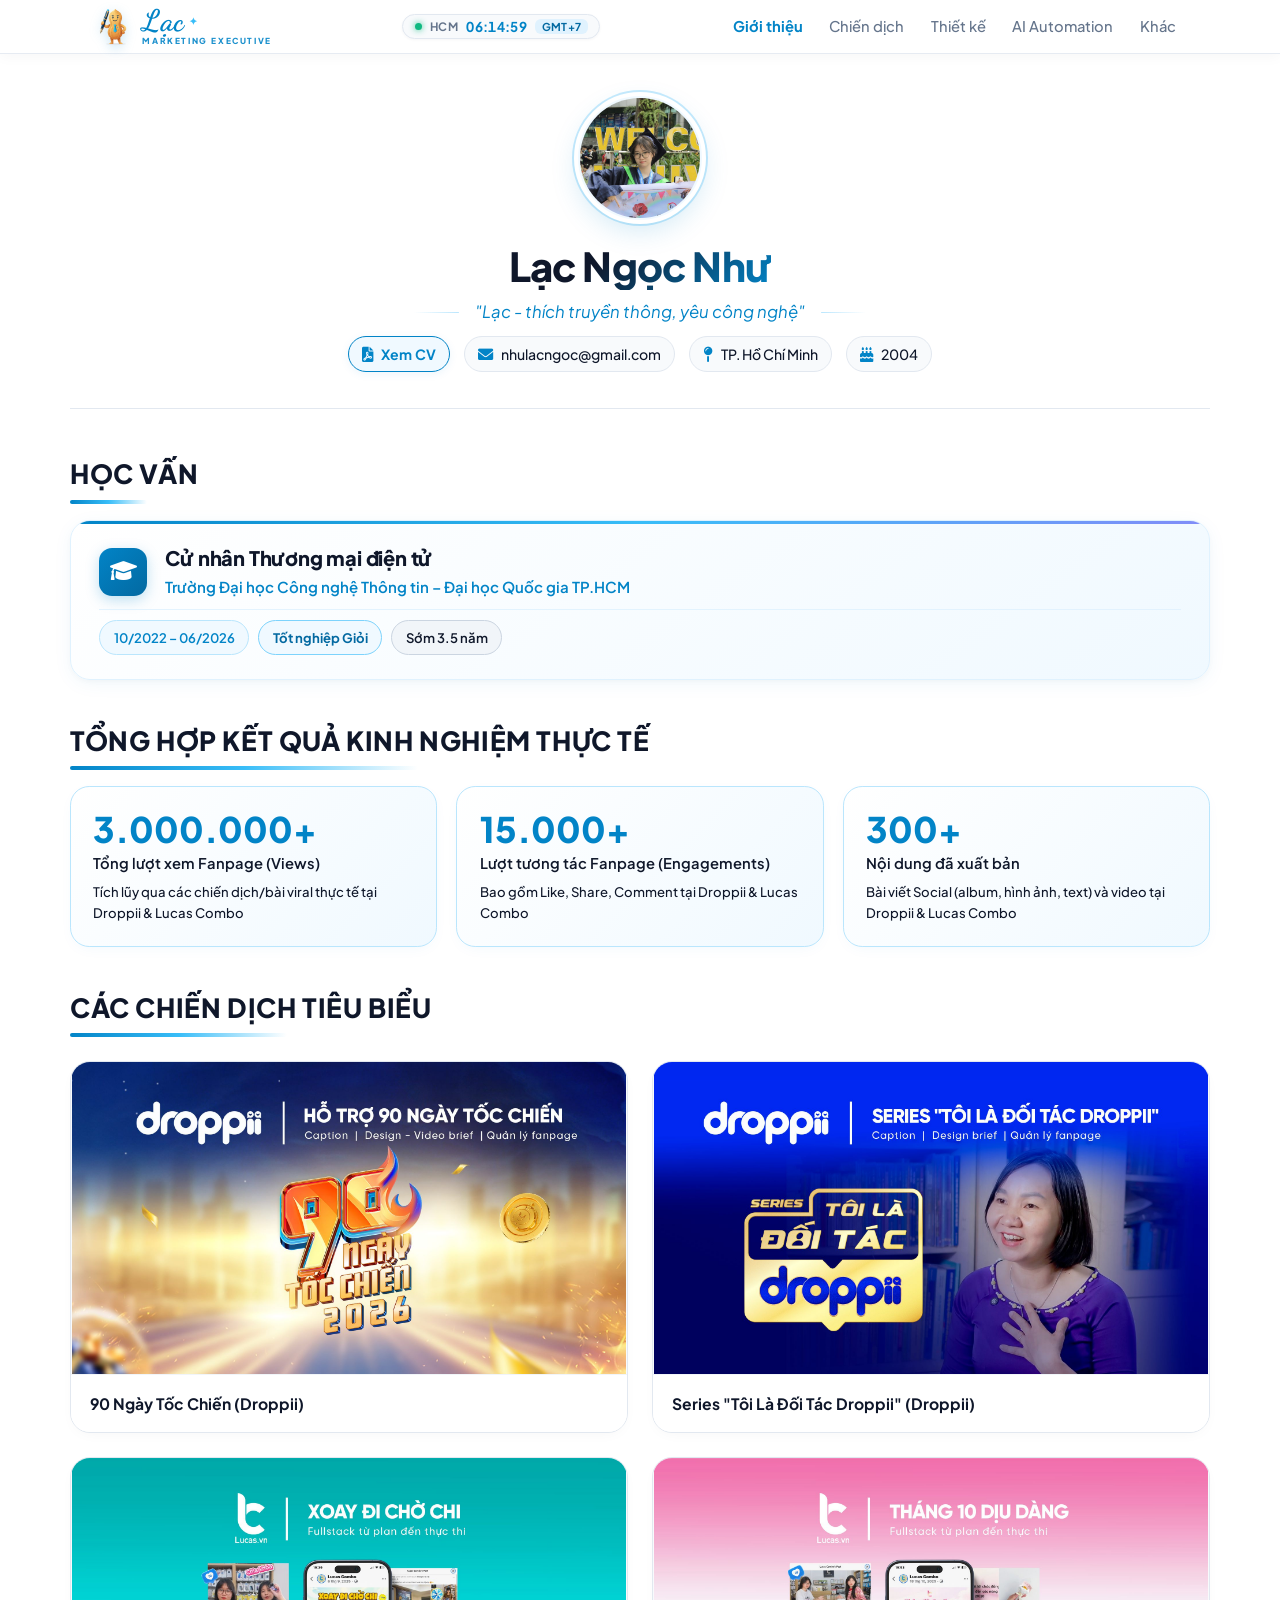
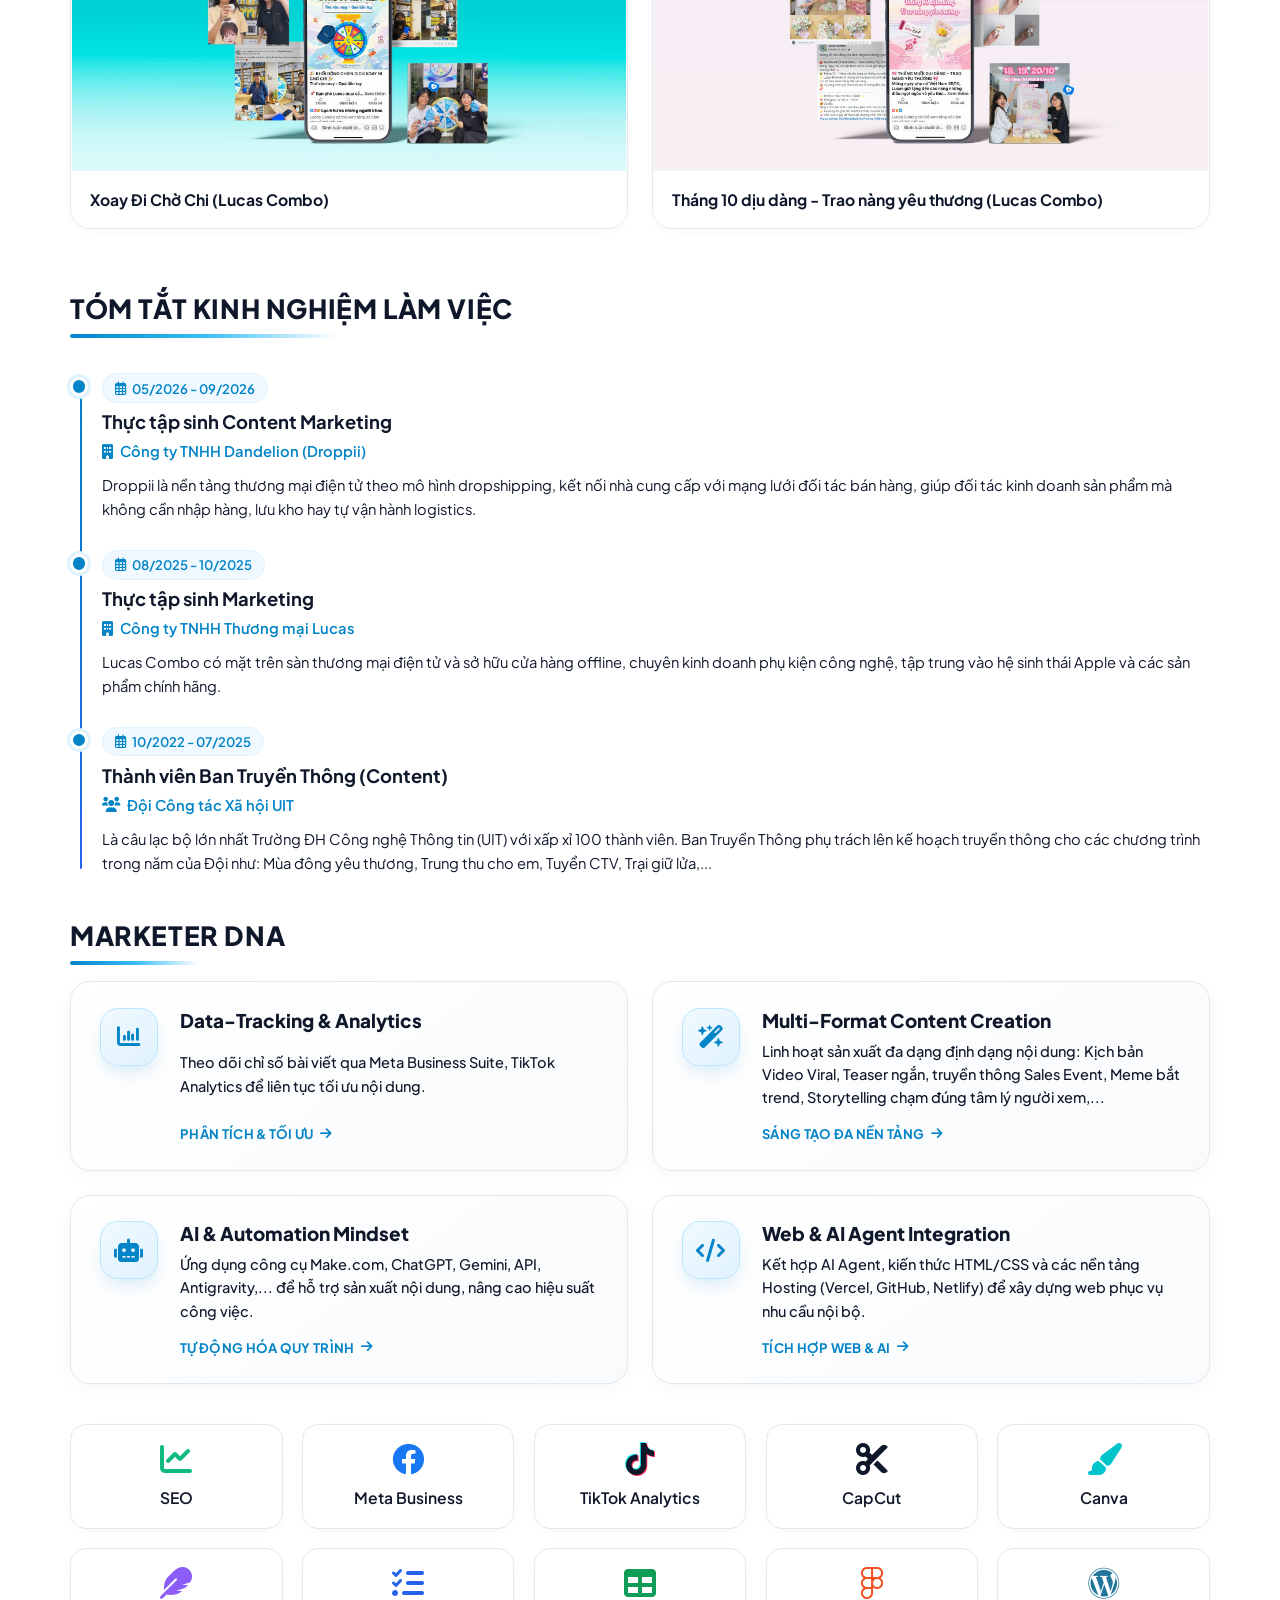
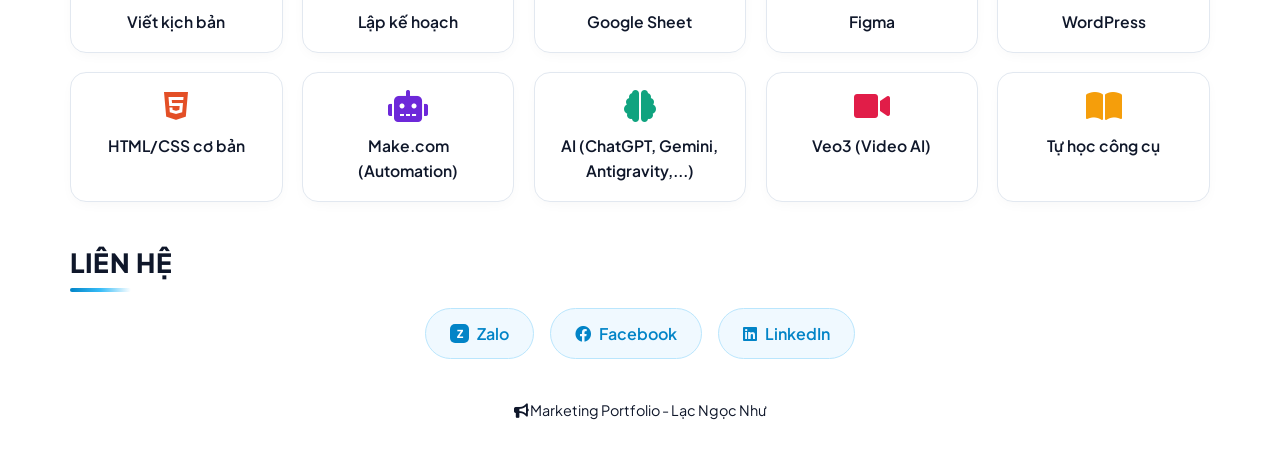
==== index.html @ 2275c8fd "perf: optimize portfolio media loading" ====
<!doctype html>
<html lang="vi">
  <head>
    <meta charset="UTF-8" />
    <meta name="viewport" content="width=device-width, initial-scale=1.0, viewport-fit=cover" />
    <title>Lạc Ngọc Như</title>
    <!-- Favicon Icon -->
    <link rel="icon" type="image/svg+xml" href="favicon.svg?v=2" />
    <!-- Google Fonts & Font Awesome -->
    <link rel="preconnect" href="https://fonts.googleapis.com" />
    <link rel="preconnect" href="https://fonts.gstatic.com" crossorigin />
    <link
      href="https://fonts.googleapis.com/css2?family=Dancing+Script:wght@700&family=Pacifico&family=Plus+Jakarta+Sans:wght@300;400;500;600;700;800;900&display=swap"
      rel="stylesheet"
    />
    <link
      rel="stylesheet"
      href="https://cdnjs.cloudflare.com/ajax/libs/font-awesome/6.0.0-beta3/css/all.min.css"
    />
    <link rel="stylesheet" href="style.css" />
  </head>
  <body>
    <div class="container">
      <!-- HEADER -->
      <header class="fixed-header">
        <div class="nav-container">
          <a href="index.html" class="nav-brand" id="lacBadge" title="Lạc - Marketing Executive ✨">
            <div class="nav-mascot-wrap" id="lacPeanutGroup">
              <img src="photo/lac_mascot_modern.png" alt="Bé Lạc Mascot" class="nav-mascot-img" decoding="async">
            </div>
            <div class="nav-typo-lockup">
              <div class="nav-wordmark">Lạc <span class="nav-star">✦</span></div>
              <div class="nav-sub-text">Marketing Executive</div>
            </div>
          </a>
          <!-- REALTIME CLOCK WIDGET IN HEADER -->
          <div
            class="nav-clock-pill"
            id="realtime-clock"
            title="Giờ địa phương real-time (GMT+7)"
          >
            <span class="clock-live-dot"></span>
            <span class="clock-city">HCM</span>
            <span id="clock-time">--:--:--</span>
            <span class="clock-tz">GMT+7</span>
          </div>
          <button
            class="nav-toggle"
            id="navToggle"
            aria-label="Toggle navigation"
          >
            <i class="fas fa-bars"></i>
          </button>
          <nav class="nav-bar" id="navBar">
            <a href="index.html" class="nav-link active"
              >Giới thiệu</a
            >
            <a href="campaigns.html" class="nav-link"
              >Chiến dịch</a
            >
            <a href="design.html" class="nav-link"
              >Thiết kế</a
            >
            <a href="ai.html" class="nav-link"
              >AI Automation</a
            >
            <a href="standalone.html" class="nav-link"
              >Khác</a
            >
          </nav>
        </div>
      </header>
      <!-- 1. INTRO & PERSONAL POSITIONING -->
      <section class="intro">
        <img src="photo/optimized/avt1.jpg" alt="Avatar Lạc Ngọc Như" class="avatar" fetchpriority="high" decoding="async">
        <div class="info">
          <div class="info-header">
            <h1>Lạc Ngọc Như</h1>
          </div>
          <p class="slogan">"Lạc - thích truyền thông, yêu công nghệ"</p>
          <div class="info-details">
            <a
              href="https://drive.google.com/file/d/1CRm0hvvJd5fkQZBLlEl1SQJHV02AQYpo/view?usp=sharing"
              target="_blank"
              rel="noopener noreferrer"
              class="cv-btn"
            >
              <i class="fas fa-file-pdf"></i> Xem CV
            </a>
            <span
              class="email-copy-btn"
              id="emailCopyBtn"
              data-email="nhulacngoc@gmail.com"
              role="button"
              tabindex="0"
              title="Click để sao chép email"
            >
              <i class="fas fa-envelope"></i>
              <span class="email-text">nhulacngoc@gmail.com</span>
              <span class="email-copy-tooltip" id="emailTooltip"
                >Click để copy email</span
              >
            </span>
            <span><i class="fas fa-map-pin"></i> TP. Hồ Chí Minh</span>
            <span><i class="fas fa-cake-candles"></i> 2004</span>
          </div>
        </div>

      </section>

      <!-- 2. HỌC VẤN (KHUNG CHUYÊN NGHIỆP TONE TRẮNG XANH) -->
      <section class="section">
        <h2 class="section-title">Học vấn</h2>
        <div class="education-card">
          <div class="edu-card-top">
            <div class="edu-badge-icon">
              <i class="fas fa-graduation-cap"></i>
            </div>
            <div class="edu-main-info">
              <div class="edu-degree">Cử nhân Thương mại điện tử</div>
              <div class="edu-school">
                Trường Đại học Công nghệ Thông tin – Đại học Quốc gia TP.HCM
              </div>
            </div>
          </div>
          <div class="edu-card-bottom">
            <div class="edu-pill-row">
              <span class="edu-pill time-pill">10/2022 – 06/2026</span>
              <span class="edu-pill grade-pill">Tốt nghiệp Giỏi</span>
              <span class="edu-pill fast-pill">Sớm 3.5 năm</span>
            </div>
          </div>
        </div>
      </section>

      <!-- 3. DASHBOARD TỔNG HỢP NHANH SỐ LIỆU TỪNG CAMPAIGN -->
      <section class="section">
        <h2 class="section-title">Tổng hợp kết quả kinh nghiệm thực tế</h2>
        <div class="dashboard-grid">
          <div class="dash-card">
            <div class="dash-num" data-target="3000000" data-suffix="+">
              3.000.000+
            </div>
            <div class="dash-label">Tổng lượt xem Fanpage (Views)</div>
            <div class="dash-sub">
              Tích lũy qua các chiến dịch/bài viral thực tế tại Droppii & Lucas
              Combo
            </div>
          </div>
          <div class="dash-card">
            <div class="dash-num" data-target="15000" data-suffix="+">
              15.000+
            </div>
            <div class="dash-label">Lượt tương tác Fanpage (Engagements)</div>
            <div class="dash-sub">
              Bao gồm Like, Share, Comment tại Droppii & Lucas Combo
            </div>
          </div>
          <div class="dash-card">
            <div class="dash-num" data-target="300" data-suffix="+">300+</div>
            <div class="dash-label">Nội dung đã xuất bản</div>
            <div class="dash-sub">
              Bài viết Social (album, hình ảnh, text) và video tại Droppii &
              Lucas Combo
            </div>
          </div>
        </div>
      </section>

      <!-- 4. CASE STUDIES NỔI BẬT -->
      <section class="section">
        <h2 class="section-title">Các Chiến dịch tiêu biểu</h2>
        <div class="work-samples">
          <a href="project.html?id=camp-90ntc" class="work-sample-item">
            <img src="photo/optimized/thumb_toc_chien.jpg" alt="90 Ngày Tốc Chiến Droppii" loading="lazy" decoding="async">
            <span>90 Ngày Tốc Chiến (Droppii)</span>
          </a>
          <a href="project.html?id=camp-tldt" class="work-sample-item">
            <img src="photo/optimized/thumb_chien_dich_toi_la_doi_tac.jpg" alt="Tôi Là Đối Tác Droppii" loading="lazy" decoding="async">
            <span>Series "Tôi Là Đối Tác Droppii" (Droppii)</span>
          </a>
          <a href="project.html?id=camp-xdcc" class="work-sample-item">
            <img src="photo/optimized/THUMB_XOAY_dI.jpg" alt="Xoay Đi Chờ Chi Lucas" loading="lazy" decoding="async">
            <span>Xoay Đi Chờ Chi (Lucas Combo)</span>
          </a>
          <a href="project.html?id=camp-2010" class="work-sample-item">
            <img src="photo/optimized/thumb_thang_10_diu_dang.jpg" alt="Tháng 10 dịu dàng Lucas" loading="lazy" decoding="async">
            <span>Tháng 10 dịu dàng - Trao nàng yêu thương (Lucas Combo)</span>
          </a>
        </div>
      </section>

      <!-- 6. TÓM TẮT KINH NGHIỆM LÀM VIỆC -->
      <section class="section">
        <h2 class="section-title">Tóm tắt kinh nghiệm làm việc</h2>
        <div class="exp-timeline">
          <div class="exp-timeline-item">
            <div class="exp-timeline-dot"></div>
            <div class="exp-timeline-content">
              <span class="exp-timeline-date"
                ><i class="far fa-calendar-alt"></i> 05/2026 - 09/2026</span
              >
              <h3 class="exp-timeline-role">Thực tập sinh Content Marketing</h3>
              <div class="exp-timeline-company">
                <i class="fas fa-building"></i> Công ty TNHH Dandelion (Droppii)
              </div>
              <p class="exp-timeline-desc">
                Droppii là nền tảng thương mại điện tử theo mô hình
                dropshipping, kết nối nhà cung cấp với mạng lưới đối tác bán
                hàng, giúp đối tác kinh doanh sản phẩm mà không cần nhập hàng,
                lưu kho hay tự vận hành logistics.
              </p>
            </div>
          </div>
          <div class="exp-timeline-item">
            <div class="exp-timeline-dot"></div>
            <div class="exp-timeline-content">
              <span class="exp-timeline-date"
                ><i class="far fa-calendar-alt"></i> 08/2025 - 10/2025</span
              >
              <h3 class="exp-timeline-role">Thực tập sinh Marketing</h3>
              <div class="exp-timeline-company">
                <i class="fas fa-building"></i> Công ty TNHH Thương mại Lucas
              </div>
              <p class="exp-timeline-desc">
                Lucas Combo có mặt trên sàn thương mại điện tử và sở hữu cửa
                hàng offline, chuyên kinh doanh phụ kiện công nghệ, tập trung
                vào hệ sinh thái Apple và các sản phẩm chính hãng.
              </p>
            </div>
          </div>
          <div class="exp-timeline-item">
            <div class="exp-timeline-dot"></div>
            <div class="exp-timeline-content">
              <span class="exp-timeline-date"
                ><i class="far fa-calendar-alt"></i> 10/2022 - 07/2025</span
              >
              <h3 class="exp-timeline-role">
                Thành viên Ban Truyền Thông (Content)
              </h3>
              <div class="exp-timeline-company">
                <i class="fas fa-users"></i> Đội Công tác Xã hội UIT
              </div>
              <p class="exp-timeline-desc">
                Là câu lạc bộ lớn nhất Trường ĐH Công nghệ Thông tin (UIT) với
                xấp xỉ 100 thành viên. Ban Truyền Thông phụ trách lên kế hoạch
                truyền thông cho các chương trình trong năm của Đội như: Mùa
                đông yêu thương, Trung thu cho em, Tuyển CTV, Trại giữ lửa,...
              </p>
            </div>
          </div>
        </div>
      </section>

      <!-- 5. MARKETER DNA -->
      <section class="section">
        <h2 class="section-title">Marketer DNA</h2>
        <div class="dna-grid">
          <div class="dna-card">
            <div class="dna-icon"><i class="fas fa-chart-column"></i></div>
            <div class="dna-body">
              <div class="dna-title">Data-Tracking & Analytics</div>
              <div class="dna-desc">
                Theo dõi chỉ số bài viết qua Meta Business Suite, TikTok
                Analytics để liên tục tối ưu nội dung.
              </div>
              <div class="dna-tag">
                Phân tích & Tối ưu <i class="fas fa-arrow-right"></i>
              </div>
            </div>
          </div>

          <div class="dna-card">
            <div class="dna-icon">
              <i class="fas fa-wand-magic-sparkles"></i>
            </div>
            <div class="dna-body">
              <div class="dna-title">Multi-Format Content Creation</div>
              <div class="dna-desc">
                Linh hoạt sản xuất đa dạng định dạng nội dung: Kịch bản Video
                Viral, Teaser ngắn, truyền thông Sales Event, Meme bắt trend,
                Storytelling chạm đúng tâm lý người xem,...
              </div>
              <div class="dna-tag">
                Sáng tạo đa nền tảng <i class="fas fa-arrow-right"></i>
              </div>
            </div>
          </div>

          <div class="dna-card">
            <div class="dna-icon"><i class="fas fa-robot"></i></div>
            <div class="dna-body">
              <div class="dna-title">AI & Automation Mindset</div>
              <div class="dna-desc">
                Ứng dụng công cụ Make.com, ChatGPT, Gemini, API, Antigravity,...
                để hỗ trợ sản xuất nội dung, nâng cao hiệu suất công việc.
              </div>
              <div class="dna-tag">
                Tự động hóa quy trình <i class="fas fa-arrow-right"></i>
              </div>
            </div>
          </div>

          <div class="dna-card">
            <div class="dna-icon"><i class="fas fa-code"></i></div>
            <div class="dna-body">
              <div class="dna-title">Web & AI Agent Integration</div>
              <div class="dna-desc">
                Kết hợp AI Agent, kiến thức HTML/CSS và các nền tảng Hosting
                (Vercel, GitHub, Netlify) để xây dựng web phục vụ nhu cầu nội
                bộ.
              </div>
              <div class="dna-tag">
                Tích hợp Web & AI <i class="fas fa-arrow-right"></i>
              </div>
            </div>
          </div>
        </div>
        <div class="skills-grid">
          <div class="skill-item">
            <div class="skill-name">
              <i class="fas fa-chart-line icon-seo"></i> SEO
            </div>
          </div>
          <div class="skill-item">
            <div class="skill-name">
              <i class="fab fa-facebook icon-meta"></i> Meta Business
            </div>
          </div>
          <div class="skill-item">
            <div class="skill-name">
              <i class="fab fa-tiktok icon-tiktok"></i> TikTok Analytics
            </div>
          </div>
          <div class="skill-item">
            <div class="skill-name">
              <i class="fas fa-scissors icon-capcut"></i> CapCut
            </div>
          </div>
          <div class="skill-item">
            <div class="skill-name">
              <i class="fas fa-paint-brush icon-canva"></i> Canva
            </div>
          </div>
          <div class="skill-item">
            <div class="skill-name">
              <i class="fas fa-feather icon-script"></i> Viết kịch bản
            </div>
          </div>
          <div class="skill-item">
            <div class="skill-name">
              <i class="fas fa-tasks icon-plan"></i> Lập kế hoạch
            </div>
          </div>
          <div class="skill-item">
            <div class="skill-name">
              <i class="fas fa-table icon-gsheet"></i> Google Sheet
            </div>
          </div>
          <div class="skill-item">
            <div class="skill-name">
              <i class="fab fa-figma icon-figma"></i> Figma
            </div>
          </div>
          <div class="skill-item">
            <div class="skill-name">
              <i class="fab fa-wordpress icon-wordpress"></i> WordPress
            </div>
          </div>
          <div class="skill-item">
            <div class="skill-name">
              <i class="fab fa-html5 icon-html"></i> HTML/CSS cơ bản
            </div>
          </div>
          <div class="skill-item">
            <div class="skill-name">
              <i class="fas fa-robot icon-make"></i> Make.com (Automation)
            </div>
          </div>
          <div class="skill-item">
            <div class="skill-name">
              <i class="fas fa-brain icon-ai"></i> AI (ChatGPT, Gemini,
              Antigravity,...)
            </div>
          </div>
          <div class="skill-item">
            <div class="skill-name">
              <i class="fas fa-video icon-veo"></i> Veo3 (Video AI)
            </div>
          </div>
          <div class="skill-item">
            <div class="skill-name">
              <i class="fas fa-book-open icon-learn"></i> Tự học công cụ
            </div>
          </div>
        </div>
      </section>

      <!-- 8. LIÊN HỆ -->
      <section class="section" id="contact">
        <h2 class="section-title">Liên hệ</h2>
        <div class="contact-links">
          <a
            href="https://zalo.me/0708478108"
            class="contact-btn"
            target="_blank"
            rel="noopener noreferrer"
            ><i class="zalo-icon">Z</i> Zalo</a
          >
          <a
            href="https://www.facebook.com/lacnhu04"
            class="contact-btn"
            target="_blank"
            rel="noopener noreferrer"
            ><i class="fab fa-facebook"></i> Facebook</a
          >
          <a
            href="https://www.linkedin.com/in/nh%C6%B0-l%E1%BA%A1c-ng%E1%BB%8Dc-947009350/"
            class="contact-btn"
            target="_blank"
            rel="noopener noreferrer"
            ><i class="fab fa-linkedin"></i> LinkedIn</a
          >
        </div>
      </section>

      <div class="footer-note">
        <i class="fas fa-bullhorn"></i> Marketing Portfolio - Lạc Ngọc Như
      </div>
    </div>

    <button
      id="back-to-top"
      class="back-to-top hidden"
      aria-label="Trở về đầu trang"
    >
      <i class="fas fa-arrow-up"></i>
    </button>
    <script src="script.js"></script>
  </body>
</html>
---- style.css ----
/* style.css - Portfolio Ver 2: Unified Modern Typography & Light Blue Theme */
@import url("https://fonts.googleapis.com/css2?family=Dancing+Script:wght@700&family=Pacifico&display=swap");

html {
  scroll-behavior: smooth;
  scroll-padding-top: 75px;
}

* {
  margin: 0;
  padding: 0;
  box-sizing: border-box;
}

body, p, span, div, h1, h2, h3, h4, h5, h6, a, button, input, textarea {
  font-family: "Plus Jakarta Sans", sans-serif;
}

body {
  font-family: "Plus Jakarta Sans", sans-serif;
  -webkit-font-smoothing: antialiased;
  -moz-osx-font-smoothing: grayscale;
  line-height: 1.6;
  color: #0f172a;
  background: #ffffff;
  min-height: 100vh;
  padding: 68px 1.5rem 3rem 1.5rem;
}

/* ===== HEADER CỐ ĐỊNH (FIXED FROSTED GLASS HEADER) ===== */
.fixed-header {
  position: fixed;
  top: 0;
  left: 0;
  right: 0;
  width: 100%;
  margin: 0;
  padding: 0.45rem 0;
  background: rgba(255, 255, 255, 0.95);
  backdrop-filter: blur(14px);
  -webkit-backdrop-filter: blur(14px);
  border-bottom: 1px solid rgba(226, 232, 240, 0.85);
  box-shadow: 0 2px 14px rgba(15, 23, 42, 0.04);
  z-index: 1000;
  transition: all 0.25s cubic-bezier(0.16, 1, 0.3, 1);
  box-sizing: border-box;
}

.fixed-header .nav-container {
  max-width: 1140px;
  margin: 0 auto;
  padding: 0 1.5rem;
  display: flex;
  align-items: center;
  justify-content: space-between;
  width: 100%;
  box-sizing: border-box;
  position: relative;
}

.nav-brand {
  display: flex;
  align-items: center;
  gap: 0.65rem;
  text-decoration: none;
  color: #0f172a;
  padding-right: 0.5rem;
  transition: transform 0.25s cubic-bezier(0.16, 1, 0.3, 1);
  position: relative;
  user-select: none;
  cursor: pointer;
  -webkit-tap-highlight-color: transparent;
}

.nav-brand:hover {
  transform: translateY(-2px);
}

.nav-mascot-wrap {
  width: 38px;
  height: 38px;
  flex-shrink: 0;
  display: flex;
  align-items: center;
  justify-content: center;
  transition: transform 0.3s cubic-bezier(0.34, 1.56, 0.64, 1);
}

.nav-mascot-img {
  width: 100%;
  height: 100%;
  object-fit: contain;
  filter: drop-shadow(0 3px 6px rgba(2, 132, 199, 0.2));
  animation: peanutBob 3.6s ease-in-out infinite;
}

.nav-brand:hover .nav-mascot-img {
  animation: peanutWiggle 0.6s ease-in-out infinite alternate;
}

.nav-typo-lockup {
  display: flex;
  flex-direction: column;
  align-items: flex-start;
  justify-content: center;
}

.nav-wordmark {
  font-family: "Dancing Script", cursive;
  font-weight: 700;
  font-size: 1.85rem;
  line-height: 0.95;
  color: #0284c7;
  letter-spacing: 0.5px;
  display: flex;
  align-items: center;
  gap: 0.25rem;
  transition: all 0.25s ease;
}

.nav-brand:hover .nav-wordmark {
  color: #0369a1;
  transform: translateY(-1px) rotate(-1deg);
}

.nav-star {
  font-size: 0.65rem;
  color: #38bdf8;
  line-height: 1;
  animation: starTwinkle 3s ease-in-out infinite;
}

.nav-sub-text {
  font-family: "Plus Jakarta Sans", sans-serif;
  font-size: 0.52rem;
  font-weight: 800;
  letter-spacing: 1.6px;
  text-transform: uppercase;
  color: #0284c7;
  white-space: nowrap;
  line-height: 1.2;
  margin-top: 1px;
  opacity: 0.9;
}

.nav-logo-badge {
  width: 36px;
  height: 36px;
  display: flex;
  align-items: center;
  justify-content: center;
  background: transparent;
  padding: 0;
  border: none;
  box-shadow: none;
  transition: transform 0.25s cubic-bezier(0.16, 1, 0.3, 1);
}

.nav-logo-img {
  width: 100%;
  height: 100%;
  object-fit: contain;
  display: block;
}

.nav-brand:hover .nav-logo-badge {
  transform: scale(1.08);
  box-shadow: none;
}

.nav-name {
  font-family: "Plus Jakarta Sans", sans-serif;
  font-weight: 800;
  font-size: 1.15rem;
  color: #0f172a;
  letter-spacing: -0.3px;
  white-space: nowrap;
}

.clock-live-dot {
  width: 7px;
  height: 7px;
  background-color: #10b981;
  border-radius: 50%;
  display: inline-block;
  box-shadow: 0 0 6px rgba(16, 185, 129, 0.8);
  animation: clock-pulse 2s infinite ease-in-out;
}

@keyframes clock-pulse {
  0% {
    transform: scale(0.9);
    opacity: 0.8;
  }
  50% {
    transform: scale(1.25);
    opacity: 1;
    box-shadow: 0 0 8px rgba(16, 185, 129, 0.9);
  }
  100% {
    transform: scale(0.9);
    opacity: 0.8;
  }
}

.clock-tz {
  font-size: 0.72rem;
  font-weight: 700;
  color: #0369a1;
  background: #e0f2fe;
  padding: 0.1rem 0.45rem;
  border-radius: 6px;
  letter-spacing: 0.2px;
}

/* Nút 3 Gạch Hamburger Nav Toggle (Mobile & Tablet) */
.nav-toggle {
  display: none;
  background: #ffffff;
  border: 1px solid #cbd5e1;
  border-radius: 12px;
  width: 40px;
  height: 40px;
  align-items: center;
  justify-content: center;
  color: #0f172a;
  font-size: 1.15rem;
  cursor: pointer;
  box-shadow: 0 2px 8px rgba(15, 23, 42, 0.06);
  transition: all 0.2s ease;
}

.nav-toggle:hover {
  background: #f0f9ff;
  color: #0284c7;
  border-color: #0284c7;
}

/* Navigation Links (Clean Modern Text Only) */
.nav-bar {
  display: flex;
  align-items: center;
  gap: 0.35rem;
  margin-bottom: 0;
  background: transparent;
  padding: 0;
  border: none;
}

.nav-link {
  display: inline-flex;
  align-items: center;
  text-decoration: none;
  font-weight: 500;
  font-size: 0.92rem;
  padding: 0.32rem 0.65rem;
  border-radius: 0;
  color: #64748b;
  background: transparent;
  border: none;
  transition: color 0.2s ease;
  white-space: nowrap;
}

.nav-link:hover {
  color: #0284c7;
  background: transparent;
}

.nav-link.active {
  color: #0284c7;
  background: transparent;
  font-weight: 700;
}

/* ===== CONTAINER PHONG CÁCH TỐI GIẢN HIỆN ĐẠI ===== */
.container {
  max-width: 1140px;
  margin: 0 auto;
  background: #ffffff;
  padding: 0;
  border-radius: 0;
  box-shadow: none;
  border: none;
}

/* ===== HEADER / GIỚI THIỆU CĂN GIỮA NGHỆ THUẬT & TRẢI RỘNG KHÔNG GIAN ===== */
.intro {
  display: flex;
  flex-direction: column;
  align-items: center;
  text-align: center;
  gap: 1.1rem;
  margin-bottom: 2.8rem;
  padding: 1.5rem 1rem 2.2rem;
  border-bottom: 1px solid #e2e8f0;
  position: relative;
}

.avatar {
  flex: 0 0 132px;
  width: 132px;
  height: 132px;
  border-radius: 50%;
  object-fit: cover;
  border: 4px solid #ffffff;
  box-shadow: 0 10px 28px -4px rgba(2, 132, 199, 0.18), 0 0 0 2px rgba(186, 230, 253, 0.8);
  background: #f0f9ff;
  padding: 2px;
  transition: transform 0.3s cubic-bezier(0.34, 1.56, 0.64, 1);
}

.avatar:hover {
  transform: scale(1.04) rotate(1deg);
}

.info {
  display: flex;
  flex-direction: column;
  align-items: center;
  width: 100%;
}

.info-header {
  display: flex;
  align-items: center;
  justify-content: center;
  gap: 1rem;
  flex-wrap: wrap;
  margin-bottom: 0.4rem;
}

.info h1 {
  font-family: "Plus Jakarta Sans", sans-serif;
  font-size: 2.5rem;
  font-weight: 800;
  letter-spacing: -0.6px;
  background: linear-gradient(135deg, #0f172a 35%, #0284c7 100%);
  -webkit-background-clip: text;
  -webkit-text-fill-color: transparent;
  background-clip: text;
  margin-bottom: 0;
  line-height: 1.2;
}

.cv-btn {
  display: inline-flex;
  align-items: center;
  gap: 0.4rem;
  background: #f0f9ff;
  color: #0284c7 !important;
  padding: 0.35rem 0.95rem;
  border-radius: 999px;
  text-decoration: none;
  font-weight: 600;
  font-size: 0.84rem;
  border: 1px solid #bae6fd;
  transition: all 0.2s ease;
}

.btn-outline-blue,
.cv-btn.btn-outline-blue,
.btn-campaign-action.btn-outline-blue {
  background: #ffffff !important;
  color: #0284c7 !important;
  border: 1.5px solid #0284c7 !important;
  box-shadow: 0 2px 8px rgba(2, 132, 199, 0.08);
  font-weight: 600;
  transition: all 0.2s cubic-bezier(0.16, 1, 0.3, 1);
}

.btn-outline-blue:hover,
.cv-btn.btn-outline-blue:hover,
.btn-campaign-action.btn-outline-blue:hover {
  background: #0284c7 !important;
  color: #ffffff !important;
  border-color: #0284c7 !important;
  box-shadow: 0 4px 14px rgba(2, 132, 199, 0.25);
  transform: translateY(-2px);
}

.btn-outline-blue i,
.cv-btn.btn-outline-blue i,
.btn-campaign-action.btn-outline-blue i {
  color: inherit !important;
}

.info .slogan {
  font-size: 1.05rem;
  font-style: italic;
  color: #0284c7;
  margin: 0.2rem auto 0.65rem auto;
  padding: 0;
  border-left: none;
  display: flex;
  align-items: center;
  justify-content: center;
  gap: 1rem;
  max-width: 600px;
}

.info .slogan::before,
.info .slogan::after {
  content: "";
  width: 45px;
  height: 1.5px;
  background: linear-gradient(90deg, transparent, #bae6fd);
  border-radius: 999px;
}

.info .slogan::after {
  background: linear-gradient(90deg, #bae6fd, transparent);
}

.info-details {
  display: flex;
  flex-wrap: wrap;
  justify-content: center;
  align-items: center;
  gap: 0.6rem 0.85rem;
  font-size: 0.88rem;
  color: #0f172a;
  font-weight: 500;
  width: 100%;
  max-width: 850px;
}

.info-details > span,
.info-details > a {
  display: inline-flex;
  align-items: center;
  gap: 0.45rem;
  padding: 0.36rem 0.85rem;
  background: #f8fafc;
  border: 1px solid #e2e8f0;
  border-radius: 999px;
  white-space: nowrap;
  transition: all 0.2s ease;
  font-size: 0.88rem;
  color: #0f172a;
  text-decoration: none;
}

.info-details > span:hover,
.info-details > a:hover {
  background: #f0f9ff;
  border-color: #bae6fd;
  color: #0284c7;
  transform: translateY(-1px);
}

.info-details i {
  color: #0284c7;
  font-size: 0.95rem;
  width: auto;
}

/* Nút Xem CV khi nằm chung hàng trước email */
.info-details .cv-btn {
  background: #f0f9ff;
  color: #0284c7 !important;
  border: 1.5px solid #0284c7;
  font-weight: 700;
  box-shadow: 0 2px 8px rgba(2, 132, 199, 0.08);
}

.info-details .cv-btn:hover {
  background: #0284c7;
  color: #ffffff !important;
  border-color: #0284c7;
  box-shadow: 0 4px 14px rgba(2, 132, 199, 0.25);
  transform: translateY(-2px);
}

.info-details .cv-btn i {
  color: inherit !important;
}

/* Nút bấm copy email tự động */
.email-copy-btn {
  cursor: pointer;
  position: relative;
  user-select: none;
  transition: all 0.25s cubic-bezier(0.16, 1, 0.3, 1);
}

.email-copy-btn.copied {
  background: #ecfdf5 !important;
  border-color: #6ee7b7 !important;
  color: #059669 !important;
  box-shadow: 0 2px 10px rgba(16, 185, 129, 0.18) !important;
  transform: scale(1.02);
}

.email-copy-btn.copied i {
  color: #059669 !important;
}

.email-copy-tooltip {
  position: absolute;
  bottom: calc(100% + 8px);
  left: 50%;
  transform: translateX(-50%) translateY(4px);
  background: #0f172a;
  color: #ffffff;
  font-size: 0.72rem;
  font-weight: 600;
  padding: 0.28rem 0.65rem;
  border-radius: 6px;
  white-space: nowrap;
  pointer-events: none;
  opacity: 0;
  transition: all 0.2s cubic-bezier(0.16, 1, 0.3, 1);
  box-shadow: 0 4px 12px rgba(15, 23, 42, 0.15);
  z-index: 100;
}

.email-copy-tooltip::after {
  content: "";
  position: absolute;
  top: 100%;
  left: 50%;
  transform: translateX(-50%);
  border-width: 4px;
  border-style: solid;
  border-color: #0f172a transparent transparent transparent;
}

.email-copy-btn:hover .email-copy-tooltip {
  opacity: 1;
  transform: translateX(-50%) translateY(0);
}

.email-copy-btn .email-text {
  background: transparent !important;
  border: none !important;
  padding: 0 !important;
  margin: 0 !important;
  border-radius: 0 !important;
  box-shadow: none !important;
  font-size: inherit !important;
  font-weight: inherit !important;
  color: inherit !important;
  line-height: inherit !important;
  display: inline !important;
  white-space: nowrap !important;
}

/* ===== HEADER & INFO REALTIME CLOCK ===== */
.nav-clock-pill,
.info-clock-item {
  display: inline-flex;
  align-items: center;
  gap: 0.5rem;
  background: #f8fafc;
  border: 1px solid #e2e8f0;
  border-radius: 999px;
  padding: 0.25rem 0.72rem;
  user-select: none;
  transition: all 0.25s cubic-bezier(0.16, 1, 0.3, 1);
  box-shadow: 0 1px 3px rgba(15, 23, 42, 0.04);
  text-decoration: none;
  margin: 0 auto;
}

.nav-clock-pill:hover,
.info-clock-item:hover {
  background: #f0f9ff;
  border-color: #bae6fd;
  transform: translateY(-1px);
  box-shadow: 0 3px 12px rgba(2, 132, 199, 0.1);
}

/* Chấm xanh tròn phát sáng chuẩn của Realtime Clock (giữ nguyên hình dạng tròn tuyệt đối) */
.clock-live-dot {
  width: 7px !important;
  height: 7px !important;
  min-width: 7px !important;
  min-height: 7px !important;
  max-width: 7px !important;
  max-height: 7px !important;
  background-color: #10b981 !important;
  border-radius: 50% !important;
  display: inline-block !important;
  padding: 0 !important;
  border: none !important;
  box-shadow: 0 0 6px rgba(16, 185, 129, 0.9) !important;
  animation: clock-pulse 2s infinite ease-in-out !important;
  flex-shrink: 0;
  margin: 0 !important;
}

.clock-city {
  font-family: "Plus Jakarta Sans", sans-serif;
  font-size: 0.72rem;
  font-weight: 700;
  color: #64748b;
  letter-spacing: 0.5px;
  line-height: 1;
}

#clock-time {
  padding: 0 !important;
  border: none !important;
  background: transparent !important;
  border-radius: 0 !important;
  font-family: "Plus Jakarta Sans", monospace;
  font-weight: 700;
  font-size: 0.85rem;
  color: #0284c7;
  letter-spacing: 0.35px;
  font-variant-numeric: tabular-nums;
  line-height: 1;
}

.clock-tz {
  font-family: "Plus Jakarta Sans", sans-serif;
  font-size: 0.68rem;
  font-weight: 700;
  color: #0369a1;
  background: #e0f2fe !important;
  padding: 0.1rem 0.42rem !important;
  border-radius: 6px !important;
  letter-spacing: 0.2px;
  border: none !important;
  line-height: 1.1;
}

/* ===== BÉ LẠC MASCOT & CREATIVE GRAPHIC TYPOGRAPHY ARTWORK ===== */
.lac-typo-artwork {
  position: relative;
  display: flex;
  flex-direction: column;
  align-items: center;
  justify-content: center;
  flex-shrink: 0;
  margin-left: auto;
  padding: 0.5rem 1rem 0.6rem;
  cursor: pointer;
  user-select: none;
  -webkit-tap-highlight-color: transparent;
  background: transparent;
  transition: transform 0.35s cubic-bezier(0.34, 1.56, 0.64, 1);
}

.lac-typo-artwork:hover {
  transform: translateY(-4px);
}

/* Graphic Decorative Stars Accent */
.lac-star {
  position: absolute;
  color: #38bdf8;
  pointer-events: none;
  user-select: none;
  animation: starTwinkle 3s ease-in-out infinite;
  z-index: 3;
}

.star-tl {
  top: 38%;
  left: 4px;
  font-size: 1.15rem;
  animation-delay: 0s;
}

.star-tr {
  top: 18%;
  right: 14px;
  font-size: 0.95rem;
  color: #f59e0b;
  animation-delay: 1.5s;
}

.star-br {
  bottom: 8px;
  right: 0px;
  font-size: 1rem;
  color: #0284c7;
  animation-delay: 0.8s;
}

@keyframes starTwinkle {
  0%, 100% { transform: scale(0.85) rotate(0deg); opacity: 0.65; }
  50% { transform: scale(1.3) rotate(25deg); opacity: 1; filter: drop-shadow(0 0 6px rgba(56, 189, 248, 0.8)); }
}

/* Mascot Bé Lạc Lying On Top of Typography */
.lac-mascot-wrap {
  position: relative;
  width: 126px;
  height: 92px;
  z-index: 2;
  margin-bottom: -20px;
  pointer-events: none;
  display: flex;
  align-items: center;
  justify-content: center;
  transition: transform 0.3s cubic-bezier(0.34, 1.56, 0.64, 1);
}

.lac-mascot-img {
  width: 100%;
  height: 100%;
  object-fit: contain;
  filter: drop-shadow(0 8px 16px rgba(2, 132, 199, 0.22));
  animation: peanutBob 3.6s ease-in-out infinite;
}

.lac-typo-artwork:hover .lac-mascot-img {
  animation: peanutWiggle 0.6s ease-in-out infinite alternate;
}

/* Mascot Bobbing Floating Animation */
@keyframes peanutBob {
  0%, 100% { transform: translateY(0) rotate(0deg); }
  50% { transform: translateY(-5px) rotate(1.2deg); }
}

@keyframes peanutWiggle {
  0% { transform: translateY(-3px) rotate(-3.5deg) scale(1.04); }
  100% { transform: translateY(-3px) rotate(3.5deg) scale(1.04); }
}

/* Main Display Wordmark "Lạc" (Chữ kiểu nghệ thuật không tô nền) */
.lac-wordmark {
  font-family: "Playfair Display", Georgia, serif;
  font-style: italic;
  font-weight: 900;
  font-size: 4.1rem;
  line-height: 0.95;
  color: #0284c7;
  position: relative;
  z-index: 1;
  letter-spacing: 1px;
  transform: rotate(-3deg);
  margin: 0;
  text-shadow: 
    1.5px 1.5px 0 #ffffff,
    3px 3px 0 #38bdf8,
    5px 5px 0 rgba(2, 132, 199, 0.22);
  transition: all 0.3s cubic-bezier(0.34, 1.56, 0.64, 1);
}

.lac-typo-artwork:hover .lac-wordmark {
  transform: rotate(-2deg) scale(1.04);
  text-shadow: 
    2px 2px 0 #ffffff,
    4px 4px 0 #38bdf8,
    7px 7px 0 rgba(2, 132, 199, 0.3);
}

/* Subtitle Typography Lockup "Marketing Executive" - HOÀN TOÀN KHÔNG TÔ NỀN */
.lac-sub-lockup {
  position: relative;
  z-index: 3;
  margin-top: 4px;
  display: inline-flex;
  align-items: center;
  justify-content: center;
  gap: 0.5rem;
  background: transparent !important;
  border: none !important;
  box-shadow: none !important;
  padding: 0;
  transform: rotate(-1deg);
  transition: all 0.3s cubic-bezier(0.34, 1.56, 0.64, 1);
}

.lac-typo-artwork:hover .lac-sub-lockup {
  transform: rotate(0deg) scale(1.03);
}

.lac-sub-line {
  width: 20px;
  height: 1.5px;
  background: linear-gradient(90deg, transparent, #0284c7);
  border-radius: 999px;
  opacity: 0.7;
}

.lac-sub-line:last-child {
  background: linear-gradient(90deg, #0284c7, transparent);
}

.lac-sub-star {
  font-size: 0.65rem;
  color: #38bdf8;
  line-height: 1;
}

.lac-sub-text {
  font-family: "Plus Jakarta Sans", sans-serif;
  font-size: 0.74rem;
  font-weight: 800;
  letter-spacing: 2.4px;
  text-transform: uppercase;
  color: #0284c7;
  white-space: nowrap;
  line-height: 1.2;
}

/* Tap / Click Jump Animation */
.lac-peanut-jump {
  animation: peanutJump 0.65s cubic-bezier(0.34, 1.56, 0.64, 1) !important;
}

@keyframes peanutJump {
  0% { transform: translateY(0) scale(1); }
  35% { transform: translateY(-14px) scale(1.1) rotate(-4deg); }
  65% { transform: translateY(-5px) scale(1.06) rotate(3deg); }
  100% { transform: translateY(0) scale(1) rotate(0deg); }
}

/* Micro-Particle Burst on Tap */
.lac-particle {
  position: absolute;
  pointer-events: none;
  font-size: 15px;
  animation: particleFly 0.9s cubic-bezier(0.16, 1, 0.3, 1) forwards;
  z-index: 25;
}

@keyframes particleFly {
  0% { opacity: 1; transform: translate(0, 0) scale(0.4); }
  100% { opacity: 0; transform: translate(var(--tx, 0px), var(--ty, -50px)) scale(1.3); }
}

/* ===== KHUNG HỌC VẤN HIỆN ĐẠI & SANG TRỌNG (UIT CREDENTIAL CARD) ===== */
.education-card {
  background: linear-gradient(145deg, #ffffff 0%, #f0f9ff 100%);
  border: 1.5px solid #e0f2fe;
  border-radius: 1.25rem;
  padding: 1.5rem 1.75rem;
  box-shadow: 0 4px 20px -2px rgba(2, 132, 199, 0.07), 0 2px 6px -1px rgba(15, 23, 42, 0.03);
  display: flex;
  flex-direction: column;
  gap: 0.65rem;
  transition: all 0.3s cubic-bezier(0.16, 1, 0.3, 1);
  position: relative;
  overflow: hidden;
}

.education-card::before {
  content: "";
  position: absolute;
  top: 0;
  left: 0;
  right: 0;
  height: 3px;
  background: linear-gradient(90deg, #0284c7, #38bdf8, #818cf8);
  border-radius: 1.25rem 1.25rem 0 0;
}

.education-card:hover {
  transform: translateY(-2px);
  box-shadow: 0 12px 28px -4px rgba(2, 132, 199, 0.16);
  border-color: #bae6fd;
}

.edu-card-top {
  display: flex;
  align-items: center;
  gap: 1.15rem;
  width: 100%;
}

.edu-badge-icon {
  width: 48px;
  height: 48px;
  border-radius: 13px;
  background: linear-gradient(135deg, #0284c7 0%, #0369a1 100%);
  color: #ffffff;
  display: flex;
  align-items: center;
  justify-content: center;
  font-size: 1.35rem;
  box-shadow: 0 4px 14px rgba(2, 132, 199, 0.25);
  flex-shrink: 0;
}

.edu-main-info {
  display: flex;
  flex-direction: column;
  gap: 0.35rem;
  width: 100%;
}

.edu-degree {
  font-family: "Plus Jakarta Sans", sans-serif;
  font-size: 1.25rem;
  font-weight: 800;
  color: #0f172a;
  letter-spacing: -0.01em;
  line-height: 1.3;
}

.edu-school {
  font-size: 0.94rem;
  font-weight: 600;
  color: #0284c7;
  line-height: 1.5;
}

.edu-card-bottom {
  padding-top: 0.6rem;
  border-top: 1px solid rgba(224, 242, 254, 0.9);
}

.edu-pill-row {
  display: flex;
  align-items: center;
  gap: 0.55rem;
  flex-wrap: wrap;
}

.edu-pill {
  display: inline-flex;
  align-items: center;
  gap: 0.45rem;
  padding: 0.38rem 0.85rem;
  border-radius: 999px;
  font-size: 0.82rem;
  font-weight: 600;
  white-space: nowrap;
  transition: all 0.2s ease;
}

/* Chuẩn Tone Màu Trắng - Xanh Cobalt Đồng Bộ (Bản Web Laptop) */
.time-pill {
  background: #f0f9ff;
  color: #0284c7;
  border: 1px solid #bae6fd;
}

.grade-pill {
  background: #f0f9ff;
  color: #0369a1;
  border: 1px solid #7dd3fc;
  font-weight: 700;
}

.fast-pill {
  background: #f1f5f9;
  color: #0f172a;
  border: 1px solid #cbd5e1;
}

/* ===== DNA & POSITIONING CARDS ===== */
/* ===== DNA & POSITIONING CARDS (MODERN 3D BADGE STYLE) ===== */
.dna-grid {
  display: grid;
  grid-template-columns: repeat(auto-fit, minmax(460px, 1fr));
  gap: 1.5rem;
  margin-bottom: 2.5rem;
}

.dna-card {
  background: linear-gradient(145deg, #ffffff 0%, #f8fafc 100%);
  border: 1.5px solid #e2e8f0;
  border-radius: 1.25rem;
  padding: 1.6rem 1.8rem;
  box-shadow: 0 4px 20px -4px rgba(15, 23, 42, 0.05);
  transition: all 0.3s cubic-bezier(0.16, 1, 0.3, 1);
  display: flex;
  align-items: flex-start;
  gap: 1.4rem;
  position: relative;
  overflow: hidden;
}

.dna-card:hover {
  transform: translateY(-4px);
  border-color: #0284c7;
  box-shadow: 0 16px 35px -8px rgba(2, 132, 199, 0.18);
}

.dna-icon {
  width: 58px;
  height: 58px;
  border-radius: 1.1rem;
  background: linear-gradient(135deg, #f0f9ff 0%, #e0f2fe 100%);
  border: 1.5px solid #bae6fd;
  color: #0284c7;
  display: flex;
  align-items: center;
  justify-content: center;
  font-size: 1.45rem;
  flex-shrink: 0;
  box-shadow: 0 8px 18px -4px rgba(2, 132, 199, 0.18);
  transition: all 0.3s cubic-bezier(0.16, 1, 0.3, 1);
}

.dna-card:hover .dna-icon {
  background: linear-gradient(135deg, #0284c7 0%, #2563eb 100%);
  color: #ffffff;
  border-color: transparent;
  box-shadow: 0 10px 22px rgba(2, 132, 199, 0.35);
  transform: scale(1.08) rotate(-3deg);
}

.dna-body {
  display: flex;
  flex-direction: column;
  justify-content: space-between;
  flex: 1;
  height: 100%;
}

.dna-title {
  font-family: "Plus Jakarta Sans", sans-serif;
  font-size: 1.18rem;
  font-weight: 800;
  color: #0f172a;
  margin-bottom: 0.45rem;
  line-height: 1.3;
}

.dna-desc {
  font-size: 0.91rem;
  color: #0f172a;
  font-weight: 500;
  line-height: 1.6;
}

.dna-tag {
  margin-top: 0.85rem;
  font-size: 0.82rem;
  font-weight: 700;
  color: #0284c7;
  display: inline-flex;
  align-items: center;
  gap: 0.4rem;
  text-transform: uppercase;
  letter-spacing: 0.3px;
  transition: transform 0.25s ease;
}

.dna-card:hover .dna-tag {
  color: #0369a1;
  transform: translateX(4px);
}

/* ===== METHODOLOGY 4-STEP FLOW ===== */
.methodology-flow {
  display: grid;
  grid-template-columns: repeat(auto-fit, minmax(220px, 1fr));
  gap: 1rem;
  margin-bottom: 2.5rem;
}

.step-card {
  background: #f8fafc;
  border: 1px solid #e2e8f0;
  border-radius: 1rem;
  padding: 1.2rem;
  position: relative;
}

.step-num {
  font-family: "Plus Jakarta Sans", sans-serif;
  font-size: 0.8rem;
  font-weight: 700;
  color: #0284c7;
  background: #e0f2fe;
  display: inline-block;
  padding: 0.2rem 0.6rem;
  border-radius: 20px;
  margin-bottom: 0.6rem;
}

.step-title {
  font-weight: 700;
  font-size: 1rem;
  color: #0f172a;
  margin-bottom: 0.4rem;
}

.step-desc {
  font-size: 0.86rem;
  color: #0f172a;
  font-weight: 500;
  line-height: 1.45;
}

/* ===== CAMPAIGN IMPACT DASHBOARD OVERVIEW ===== */
.dashboard-grid {
  display: grid;
  grid-template-columns: repeat(auto-fit, minmax(240px, 1fr));
  gap: 1.2rem;
  margin-bottom: 2.5rem;
}

.dash-card {
  background: linear-gradient(135deg, #ffffff 0%, #f0f9ff 100%);
  border: 1px solid #bae6fd;
  border-radius: 1.2rem;
  padding: 1.4rem;
  box-shadow: 0 4px 16px -6px rgba(2, 132, 199, 0.08);
  transition: all 0.25s ease;
}

.dash-card:hover {
  transform: translateY(-3px);
  box-shadow: 0 12px 25px -6px rgba(2, 132, 199, 0.18);
}

.dash-num {
  font-family: "Plus Jakarta Sans", sans-serif;
  font-size: 2.2rem;
  font-weight: 800;
  color: #0284c7;
  line-height: 1.1;
  margin-bottom: 0.2rem;
}

.dash-label {
  font-weight: 600;
  font-size: 0.92rem;
  color: #0f172a;
  margin-bottom: 0.4rem;
}

.dash-sub {
  font-size: 0.82rem;
  color: #0f172a;
  font-weight: 500;
}

/* ===== SECTION CHUNG ===== */
.section {
  margin: 2.5rem 0;
}

.section-title {
  font-family: "Plus Jakarta Sans", sans-serif;
  font-size: 1.65rem;
  font-weight: 800;
  text-transform: uppercase;
  letter-spacing: 0.6px;
  color: #0f172a;
  margin-bottom: 1.5rem;
  position: relative;
  display: inline-block;
}

.section-title::after {
  content: "";
  position: absolute;
  bottom: -8px;
  left: 0;
  width: 60%;
  height: 4px;
  background: linear-gradient(90deg, #0284c7, #38bdf8, transparent);
  border-radius: 4px;
}

.category-title {
  display: block;
  width: 100%;
  font-family: "Plus Jakarta Sans", sans-serif;
  font-size: 1.25rem;
  font-weight: 700;
  color: #0284c7;
  margin-top: 2rem;
  margin-bottom: 1rem;
  clear: both;
}

.simple-highlight {
  font-size: 0.92rem;
  font-weight: 600;
  color: #0284c7;
  background: #f0f9ff;
  display: inline-block;
  padding: 0.35rem 1.2rem;
  border-radius: 30px;
  margin-bottom: 0.8rem;
  border: 1px solid #e0f2fe;
}

/* ===== PROJECT DETAIL HEADER CARD (SINGLE-COLUMN STACKED LAYOUT) ===== */
.project-detail-header-card {
  background: #ffffff;
  border-radius: 1.25rem;
  padding: 1.8rem;
  margin-bottom: 2.2rem;
  box-shadow: 0 4px 20px -4px rgba(15, 23, 42, 0.05);
  border: 1px solid #e2e8f0;
  border-left: 5px solid #0284c7;
  display: flex;
  flex-direction: column;
  gap: 1rem;
}

.project-detail-header-row {
  display: flex;
  align-items: center;
  justify-content: space-between;
  flex-wrap: wrap;
  gap: 1rem;
  width: 100%;
}

.project-detail-title-group {
  display: flex;
  align-items: center;
  flex-wrap: wrap;
  gap: 0.75rem;
}

/* ===== PROJECT DETAIL HEADER v2 (PDH) ===== */
.pdh-card {
  background: #ffffff;
  border-radius: 1.5rem;
  padding: 2rem 2rem 1.8rem;
  margin-bottom: 2.2rem;
  box-shadow: 0 4px 24px -6px rgba(15, 23, 42, 0.07);
  border: 1px solid #e2e8f0;
  display: flex;
  flex-direction: column;
  gap: 1.4rem;
  position: relative;
  overflow: hidden;
}

.pdh-card::before {
  content: "";
  position: absolute;
  top: 0;
  left: 0;
  width: 4px;
  height: 100%;
  background: linear-gradient(180deg, #0284c7 0%, #2563eb 100%);
  border-radius: 4px 0 0 4px;
}

.pdh-top {
  display: flex;
  flex-direction: column;
  gap: 0.85rem;
}

.pdh-title-row {
  display: flex;
  align-items: center;
  gap: 0.75rem;
  flex-wrap: wrap;
}

.pdh-badge {
  display: inline-flex;
  align-items: center;
  gap: 0.4rem;
  font-size: 0.78rem;
  font-weight: 700;
  color: #0369a1;
  background: #e0f2fe;
  border: 1.5px solid #bae6fd;
  padding: 0.28rem 0.85rem;
  border-radius: 999px;
  text-transform: uppercase;
  letter-spacing: 0.4px;
  white-space: nowrap;
  flex-shrink: 0;
}

.pdh-title {
  font-family: "Plus Jakarta Sans", sans-serif;
  font-size: 1.65rem;
  font-weight: 800;
  color: #0f172a;
  line-height: 1.3;
  margin: 0;
}

.pdh-meta-row {
  display: flex;
  align-items: center;
  gap: 0.75rem;
  flex-wrap: wrap;
}

.pdh-date {
  display: inline-flex;
  align-items: center;
  gap: 0.35rem;
  font-size: 0.83rem;
  font-weight: 600;
  color: #64748b;
}

.pdh-sheet-btn {
  display: inline-flex;
  align-items: center;
  gap: 0.4rem;
  font-size: 0.8rem;
  font-weight: 700;
  color: #0284c7;
  background: #f0f9ff;
  border: 1.5px solid #bae6fd;
  padding: 0.3rem 0.9rem;
  border-radius: 999px;
  text-decoration: none;
  transition: all 0.2s ease;
  white-space: nowrap;
}

.pdh-sheet-btn:hover {
  background: #e0f2fe;
  border-color: #7dd3fc;
  color: #0369a1;
}

.pdh-tagline {
  font-size: 0.95rem;
  color: #475569;
  line-height: 1.7;
  font-weight: 400;
  padding: 0.9rem 1.1rem;
  background: #f8fafc;
  border-radius: 0.75rem;
  border-left: 3px solid #0284c7;
  margin: 0;
}

.pdh-psr-grid {
  display: grid;
  grid-template-columns: repeat(auto-fit, minmax(220px, 1fr));
  gap: 0.85rem;
}

.pdh-psr-box {
  background: #f8fafc;
  border: 1px solid #f1f5f9;
  border-radius: 0.85rem;
  padding: 0.9rem 1rem;
  transition: border-color 0.2s ease;
}

.pdh-psr-box:hover {
  border-color: #e0f2fe;
}

.pdh-psr-label {
  font-size: 0.73rem;
  font-weight: 700;
  text-transform: uppercase;
  letter-spacing: 0.6px;
  margin-bottom: 0.4rem;
  display: flex;
  align-items: center;
  gap: 0.4rem;
}

.pdh-psr-problem { color: #dc2626; }
.pdh-psr-strategy { color: #d97706; }
.pdh-psr-exec { color: #0284c7; }

.pdh-psr-text {
  font-size: 0.875rem;
  color: #334155;
  font-weight: 400;
  line-height: 1.6;
}

/* ===== CAMPAIGN CARD CASE STUDY (SPLIT 2-COLUMN LAYOUT) ===== */
.campaign-card {
  background: #ffffff;
  border-radius: 1.25rem;
  padding: 1.6rem;
  margin-bottom: 2rem;
  box-shadow: 0 4px 20px -4px rgba(15, 23, 42, 0.05);
  border: 1px solid #e2e8f0;
  border-left: 5px solid #0284c7;
  transition: all 0.25s cubic-bezier(0.16, 1, 0.3, 1);
  display: grid;
  grid-template-columns: 440px 1fr;
  gap: 1.6rem;
  align-items: center;
}

.campaign-card:hover {
  box-shadow: 0 12px 30px -8px rgba(2, 132, 199, 0.12);
  border-color: #cbd5e1;
  border-left-color: #0284c7;
  transform: translateY(-2px);
}

/* Campaign Thumbnail Column */
.campaign-thumb-col {
  width: 100%;
  display: flex;
  flex-direction: column;
}

.campaign-thumb-wrapper {
  width: 100%;
  aspect-ratio: 16 / 9;
  border-radius: 0.95rem;
  overflow: hidden;
  position: relative;
  background: #f8fafc;
  border: 1px solid #e2e8f0;
  cursor: pointer;
  box-shadow: 0 2px 10px rgba(15, 23, 42, 0.04);
}

.campaign-thumb-wrapper img {
  width: 100%;
  height: 100%;
  object-fit: cover;
  display: block;
  transition: transform 0.4s cubic-bezier(0.16, 1, 0.3, 1);
}

.campaign-thumb-wrapper:hover img {
  transform: scale(1.06);
}

.campaign-thumb-overlay {
  position: absolute;
  inset: 0;
  background: rgba(2, 132, 199, 0.25);
  backdrop-filter: blur(2px);
  -webkit-backdrop-filter: blur(2px);
  opacity: 0;
  display: flex;
  align-items: center;
  justify-content: center;
  color: #ffffff;
  font-size: 1.5rem;
  transition: opacity 0.25s ease;
}

.campaign-thumb-wrapper:hover .campaign-thumb-overlay {
  opacity: 1;
}

.campaign-content-col {
  display: flex;
  flex-direction: column;
  justify-content: space-between;
  gap: 0.8rem;
  min-width: 0;
}

.campaign-header-row {
  display: flex;
  flex-direction: column;
  align-items: flex-start;
  gap: 0.35rem;
  margin-bottom: 0.4rem;
}

.campaign-title {
  font-family: "Plus Jakarta Sans", sans-serif;
  font-size: 1.4rem;
  font-weight: 800;
  color: #0284c7;
  line-height: 1.3;
}

.campaign-title-link {
  text-decoration: none;
  color: #0284c7;
  display: inline-flex;
  align-items: center;
  gap: 0.5rem;
  transition: color 0.2s ease;
}

.campaign-title-link:hover {
  color: #0369a1;
}

.campaign-title-link i {
  font-size: 0.95rem;
  color: #0284c7;
  transition: transform 0.2s ease;
}

.campaign-title-link:hover i {
  transform: translateX(4px);
}

.media-link {
  display: inline-flex;
  align-items: center;
  gap: 0.5rem;
  background: linear-gradient(135deg, #0284c7 0%, #2563eb 100%) !important;
  color: #ffffff !important;
  border: 1px solid transparent !important;
  padding: 0.6rem 1.3rem;
  border-radius: 40px;
  font-weight: 700;
  font-size: 0.88rem;
  text-decoration: none;
  box-shadow: 0 4px 14px rgba(2, 132, 199, 0.25);
  transition: all 0.25s ease;
}

.media-link:hover {
  background: linear-gradient(135deg, #0369a1 0%, #1d4ed8 100%) !important;
  color: #ffffff !important;
  transform: translateY(-2px);
  box-shadow: 0 8px 20px rgba(2, 132, 199, 0.35);
}

.campaign-date {
  font-weight: 500;
  color: #0f172a;
  font-size: 0.88rem;
  white-space: nowrap;
}

.campaign-tagline {
  font-size: 0.92rem;
  font-weight: 500;
  color: #0f172a;
  line-height: 1.55;
  margin-bottom: 1.1rem;
  padding: 0.65rem 1rem;
  background: #f8fafc;
  border-radius: 10px;
  border-left: 3.5 solid #0284c7;
  border: 1px solid #f1f5f9;
  border-left: 3.5px solid #0284c7;
}

/* ===== TÓM TẮT KINH NGHIỆM LÀM VIỆC - CÂY HÀNH TRÌNH DỌC ===== */
.exp-timeline {
  position: relative;
  padding-left: 2rem;
  margin-top: 1.2rem;
}

.exp-timeline::before {
  content: "";
  position: absolute;
  left: 0.6rem;
  top: 0.4rem;
  bottom: 0.4rem;
  width: 2px;
  background: linear-gradient(180deg, #0284c7 0%, #2563eb 100%);
  border-radius: 2px;
}

.exp-timeline-item {
  position: relative;
  margin-bottom: 1.8rem;
}

.exp-timeline-item:last-child {
  margin-bottom: 0;
}

.exp-timeline-dot {
  position: absolute;
  left: -2rem;
  top: 0.25rem;
  width: 1.15rem;
  height: 1.15rem;
  border-radius: 50%;
  background: #0284c7;
  border: 3px solid #ffffff;
  box-shadow: 0 0 0 3px #e0f2fe;
  z-index: 2;
  transition: all 0.25s ease;
}

.exp-timeline-item:hover .exp-timeline-dot {
  transform: scale(1.25);
  background: #2563eb;
  box-shadow: 0 0 0 4px #bae6fd;
}

.exp-timeline-content {
  display: flex;
  flex-direction: column;
  gap: 0.35rem;
}

.exp-timeline-date {
  display: inline-flex;
  align-items: center;
  gap: 0.4rem;
  font-size: 0.82rem;
  font-weight: 600;
  color: #0284c7;
  background: #f0f9ff;
  padding: 0.2rem 0.75rem;
  border-radius: 20px;
  width: fit-content;
  border: 1px solid #e0f2fe;
}

.exp-timeline-role {
  font-family: "Plus Jakarta Sans", sans-serif;
  font-size: 1.15rem;
  font-weight: 700;
  color: #0f172a;
  line-height: 1.35;
  margin-top: 0.1rem;
}

.exp-timeline-company {
  font-size: 0.92rem;
  font-weight: 600;
  color: #0284c7;
  display: flex;
  align-items: center;
  gap: 0.45rem;
}

.exp-timeline-desc {
  font-family: "Plus Jakarta Sans", sans-serif;
  font-size: 0.92rem;
  color: #0f172a;
  line-height: 1.6;
  margin-top: 0.3rem;
}

/* PSR Case Study Blocks */
.psr-grid {
  display: grid;
  grid-template-columns: repeat(auto-fit, minmax(220px, 1fr));
  gap: 0.85rem;
  margin: 1rem 0 1.2rem 0;
}

.psr-box {
  background: #ffffff;
  border: 1px solid #f1f5f9;
  border-radius: 0.85rem;
  padding: 0.9rem 1rem;
  box-shadow: 0 2px 8px rgba(15, 23, 42, 0.02);
  transition: all 0.2s ease;
}

.psr-box:hover {
  border-color: #cbd5e1;
  background: #fafafa;
}

.psr-label {
  font-family: "Plus Jakarta Sans", sans-serif;
  font-size: 0.78rem;
  font-weight: 700;
  color: #0284c7;
  text-transform: uppercase;
  letter-spacing: 0.5px;
  margin-bottom: 0.35rem;
  display: flex;
  align-items: center;
  gap: 0.4rem;
}

.psr-label i {
  font-size: 0.85rem;
  color: #0284c7;
}

.psr-text {
  font-size: 0.88rem;
  color: #1e293b;
  font-weight: 500;
  line-height: 1.5;
}

.campaign-link {
  display: inline-flex;
  align-items: center;
  gap: 0.5rem;
  margin: 0.5rem 0;
  background: linear-gradient(135deg, #0284c7 0%, #2563eb 100%);
  color: #ffffff !important;
  padding: 0.55rem 1.2rem;
  border-radius: 40px;
  text-decoration: none;
  font-weight: 600;
  font-size: 0.88rem;
  transition: transform 0.2s ease, box-shadow 0.2s ease;
}

.campaign-link:hover {
  transform: translateY(-2px);
  box-shadow: 0 6px 16px rgba(2, 132, 199, 0.35);
  color: #ffffff !important;
}

/* ===== NEW CAMPAIGN FOOTER ACTION ROW & STAT BADGES ===== */
.campaign-footer-row {
  display: flex;
  align-items: center;
  justify-content: space-between;
  flex-wrap: wrap;
  gap: 1rem;
  margin-top: 1.1rem;
  padding-top: 0.9rem;
  border-top: 1px dashed #e2e8f0;
}

.campaign-stats-inline {
  display: flex;
  align-items: stretch;
  gap: 0.75rem;
  flex-wrap: wrap;
}

.stat-badge {
  display: inline-flex;
  flex-direction: column;
  justify-content: center;
  align-items: flex-start;
  gap: 0.15rem;
  background: linear-gradient(135deg, #ffffff 0%, #f0f9ff 100%);
  border: 1.5px solid #bae6fd;
  padding: 0.55rem 0.95rem;
  border-radius: 0.85rem;
  box-shadow: 0 4px 12px -3px rgba(2, 132, 199, 0.08);
  transition: all 0.25s cubic-bezier(0.16, 1, 0.3, 1);
  min-width: 120px;
}

.stat-badge:hover {
  transform: translateY(-2px);
  box-shadow: 0 8px 20px -4px rgba(2, 132, 199, 0.18);
  border-color: #38bdf8;
  background: linear-gradient(135deg, #ffffff 0%, #e0f2fe 100%);
}

.stat-badge .stat-val {
  font-family: "Plus Jakarta Sans", sans-serif;
  font-weight: 800;
  font-size: 1.3rem;
  line-height: 1.15;
  color: #0284c7;
  letter-spacing: -0.4px;
}

.stat-badge .stat-lbl {
  font-size: 0.76rem;
  font-weight: 600;
  color: #0f172a;
  white-space: nowrap;
}

.campaign-action-group {
  display: flex;
  align-items: center;
  gap: 0.6rem;
  flex-wrap: wrap;
  margin-left: auto;
}

.btn-campaign-action {
  display: inline-flex;
  align-items: center;
  gap: 0.45rem;
  padding: 0.55rem 1.15rem;
  border-radius: 999px;
  font-size: 0.85rem;
  font-weight: 700;
  text-decoration: none;
  transition: all 0.2s cubic-bezier(0.16, 1, 0.3, 1);
  white-space: nowrap;
}

.btn-campaign-action.btn-secondary {
  background: #f1f5f9;
  color: #0f172a;
  border: 1px solid #cbd5e1;
}

.btn-campaign-action.btn-secondary:hover {
  background: #e2e8f0;
  color: #0f172a;
  transform: translateY(-1px);
}

.btn-campaign-action.btn-primary {
  background: linear-gradient(135deg, #0284c7 0%, #2563eb 100%);
  color: #ffffff !important;
  border: 1px solid transparent;
  box-shadow: 0 3px 10px rgba(2, 132, 199, 0.25);
}

.btn-campaign-action.btn-primary:hover {
  background: linear-gradient(135deg, #0369a1 0%, #1d4ed8 100%);
  box-shadow: 0 6px 16px rgba(2, 132, 199, 0.35);
  transform: translateY(-2px);
}

.campaign-stats {
  display: grid;
  grid-template-columns: repeat(auto-fit, minmax(160px, 1fr));
  gap: 1rem;
  margin-top: 1.5rem;
  padding-top: 1.2rem;
  border-top: 1px dashed #e2e8f0;
}

.stat-item {
  background: linear-gradient(135deg, #ffffff 0%, #f0f9ff 100%);
  border: 1.5px solid #bae6fd;
  border-radius: 1rem;
  padding: 1rem 1.2rem;
  text-align: center;
  box-shadow: 0 4px 14px -4px rgba(2, 132, 199, 0.1);
  transition: all 0.25s cubic-bezier(0.16, 1, 0.3, 1);
}

.stat-item:hover {
  transform: translateY(-3px);
  box-shadow: 0 10px 22px -5px rgba(2, 132, 199, 0.2);
  border-color: #38bdf8;
}

.stat-number {
  font-family: "Plus Jakarta Sans", sans-serif;
  font-size: 1.65rem;
  font-weight: 800;
  color: #0284c7;
  line-height: 1.1;
  margin-bottom: 0.3rem;
}

.stat-label {
  font-size: 0.84rem;
  color: #0f172a;
  font-weight: 600;
}

/* ===== WORK SAMPLES & GRID LAYOUT ===== */
.work-samples {
  display: grid;
  grid-template-columns: repeat(2, 1fr);
  gap: 1.5rem;
  padding: 0.5rem 0 1.2rem 0;
}

.work-sample-item {
  width: 100%;
  text-decoration: none;
  color: #0f172a;
  transition: transform 0.3s cubic-bezier(0.16, 1, 0.3, 1), box-shadow 0.3s cubic-bezier(0.16, 1, 0.3, 1), border-color 0.3s ease;
  border-radius: 1.25rem;
  background: #ffffff;
  border: 1px solid #e2e8f0;
  box-shadow: 0 4px 16px -6px rgba(15, 23, 42, 0.05);
  overflow: hidden;
  display: flex;
  flex-direction: column;
}

.work-sample-item:hover {
  transform: translateY(-4px);
  box-shadow: 0 16px 35px -8px rgba(2, 132, 199, 0.18);
  border-color: #0284c7;
}

.work-sample-item img {
  width: 100%;
  aspect-ratio: 16 / 9;
  object-fit: contain;
  object-position: center;
  background-color: #f8fafc;
  border-bottom: 1px solid #f1f5f9;
  transition: transform 0.3s ease, filter 0.3s ease;
  cursor: pointer;
  display: block;
}

.work-sample-item:hover img {
  filter: brightness(1.02);
}

.work-sample-item span {
  display: block;
  font-size: 0.98rem;
  font-weight: 700;
  padding: 1rem 1.2rem;
  text-align: left;
  background: #ffffff;
  color: #0f172a;
  transition: color 0.2s ease;
}

.work-sample-item:hover span {
  color: #0284c7;
  text-decoration: none;
}

/* Frameless Work Sample Variant for Project Detail Pages */
.work-sample-item.frameless {
  width: 100%;
  background: transparent;
  border: none;
  box-shadow: none;
  border-radius: 0;
  overflow: visible;
}

.work-sample-item.frameless:hover {
  transform: none;
  box-shadow: none;
  border-color: transparent;
}

.work-sample-item.frameless img {
  width: 100%;
  height: auto;
  aspect-ratio: auto;
  object-fit: contain;
  background-color: transparent;
  border: none;
  border-radius: 0.5rem;
  box-shadow: none;
  transition: transform 0.2s ease, filter 0.2s ease;
  cursor: zoom-in;
  display: block;
}

.work-sample-item.frameless img:hover {
  transform: translateY(-2px);
  box-shadow: none;
  border-color: transparent;
  filter: brightness(1.02);
}

.work-sample-item.frameless a {
  text-decoration: none;
  display: block;
}

.work-sample-item.frameless span {
  background: transparent;
  padding: 0.55rem 0.25rem 0;
  font-size: 0.85rem;
  font-weight: 600;
  text-align: center;
  color: #0f172a;
  transition: color 0.2s ease, text-decoration 0.2s ease;
}

.work-sample-item.frameless a:hover span,
.work-sample-item.frameless span:hover {
  color: #0284c7;
  text-decoration: underline;
}

/* Project Detail Photos Wrap Base Styles */
.project-photos-wrap.photos-single {
  max-width: 680px;
  margin: 0 auto;
  display: block;
}

.project-photos-wrap.photos-four {
  display: grid;
  grid-template-columns: repeat(4, 1fr);
  gap: 1rem;
  align-items: start;
  width: 100%;
}

.project-photos-wrap.photos-multi {
  display: flex;
  flex-wrap: wrap;
  gap: 1.4rem;
  align-items: start;
  width: 100%;
}

.project-photos-wrap.photos-multi .work-sample-item {
  max-width: var(--item-max-w, 280px);
  width: 100%;
  flex: 1 1 var(--item-max-w, 280px);
}

/* ===== KỸ NĂNG & BRAND COLORS ===== */
.skills-grid {
  display: grid;
  grid-template-columns: repeat(auto-fill, minmax(180px, 1fr));
  gap: 1.2rem;
}

.skill-item {
  background: #ffffff;
  border-radius: 1rem;
  padding: 1.1rem;
  box-shadow: 0 4px 15px -5px rgba(15, 23, 42, 0.05);
  border: 1px solid #e2e8f0;
  transition: all 0.25s ease;
  text-align: center;
}

.skill-item:hover {
  transform: translateY(-4px);
  box-shadow: 0 12px 25px -8px rgba(15, 23, 42, 0.12);
  border-color: #cbd5e1;
}

.skill-name {
  font-weight: 600;
  font-size: 0.98rem;
  color: #0f172a;
  display: flex;
  flex-direction: column;
  align-items: center;
  gap: 0.65rem;
}

.skill-name i {
  font-size: 2rem;
  transition: transform 0.25s ease;
}

.skill-item:hover .skill-name i {
  transform: scale(1.15) rotate(4deg);
}

.skill-name i.icon-seo { color: #10b981; }                 /* SEO Green */
.skill-name i.icon-meta { color: #1877f2; }                /* Meta Facebook Blue */
.icon-meta-svg {
  width: 32px;
  height: 32px;
  display: block;
  transition: transform 0.25s ease;
}
.skill-item:hover .icon-meta-svg {
  transform: scale(1.15) rotate(4deg);
}
.skill-name i.icon-tiktok {                                /* TikTok Dual Glitch Color */
  color: #0f172a;
  filter: drop-shadow(-1px -1px 0px #25f4ee) drop-shadow(1.5px 1.5px 0px #fe2c55);
}
.skill-name i.icon-figma { color: #f24e1e; }               /* Figma Orange/Coral */
.skill-name i.icon-wordpress { color: #21759b; }           /* WordPress Blue */
.skill-name i.icon-camera { color: #ea580c; }              /* Camera Amber Orange */
.skill-name i.icon-capcut { color: #0f172a; }              /* CapCut Black */
.skill-name i.icon-canva { color: #00c4cc; }               /* Canva Cyan */
.skill-name i.icon-html { color: #e34f26; }                /* HTML5 Orange-Red */
.skill-name i.icon-script { color: #8b5cf6; }              /* Script Violet */
.skill-name i.icon-plan { color: #2563eb; }                /* Plan Royal Blue */
.skill-name i.icon-gsheet { color: #0f9d58; }              /* Google Sheet Green */
.skill-name i.icon-make { color: #6d28d9; }                /* Make.com Purple */
.skill-name i.icon-learn { color: #f59e0b; }               /* Book Gold */
.skill-name i.icon-ai { color: #10a37f; }                  /* OpenAI Emerald */
.skill-name i.icon-veo { color: #e11d48; }                 /* Veo AI Rose Red */

/* ===== REELS & VIDEO GRID ===== */
.reels-grid {
  display: flex;
  flex-wrap: wrap;
  gap: 1.25rem;
  align-items: flex-start;
  margin: 1.5rem 0;
}

.reel-card {
  background: #ffffff;
  border-radius: 1rem;
  overflow: hidden;
  box-shadow: 0 4px 16px -6px rgba(15, 23, 42, 0.05);
  border: 1px solid #e2e8f0;
  transition: all 0.25s ease;
  max-width: 100%;
}

.reel-card:hover {
  transform: translateY(-4px);
  box-shadow: 0 12px 25px -6px rgba(15, 23, 42, 0.09);
  border-color: #cbd5e1;
}

.reel-embed {
  position: relative;
  width: 100%;
  background: transparent;
  overflow: hidden;
}

.reel-embed iframe {
  width: 100%;
  height: 100%;
  border: 0;
  display: block;
}

.reel-caption {
  padding: 0.75rem 0.6rem;
  font-size: 0.85rem;
  font-weight: 600;
  color: #0f172a;
  text-align: center;
  background: #ffffff;
  border-top: 1px solid #f1f5f9;
}

/* ===== LOCKET GALLERY & MEME GRID ===== */
.meme-grid {
  display: grid;
  grid-template-columns: repeat(2, 1fr);
  gap: 1.5rem;
  margin: 1.5rem 0;
}

.meme-card {
  background: #ffffff;
  border-radius: 1.2rem;
  overflow: hidden;
  box-shadow: 0 4px 16px -6px rgba(15, 23, 42, 0.05);
  border: 1px solid #e2e8f0;
  transition: all 0.25s ease;
}

.meme-card:hover {
  transform: translateY(-4px);
  box-shadow: 0 12px 25px -6px rgba(15, 23, 42, 0.09);
  border-color: #cbd5e1;
}

.locket-gallery {
  position: relative;
  width: 100%;
  aspect-ratio: 16 / 9;
  height: auto;
  cursor: pointer;
  overflow: hidden;
  background: #f8fafc;
  border-bottom: 1px solid #e2e8f0;
}

.gallery-item {
  position: absolute;
  top: 0;
  left: 0;
  width: 100%;
  height: 100%;
  transition: transform 0.6s cubic-bezier(0.25, 0.46, 0.45, 0.94), opacity 0.5s ease;
  transform: translateY(0);
  opacity: 1;
  z-index: 2;
}

.gallery-item img {
  width: 100%;
  height: 100%;
  object-fit: contain;
  background-color: #f8fafc;
  cursor: zoom-in;
}

/* Keep off-screen portfolio cards out of layout/paint work until needed. */
.cmp-block,
.design-card,
.brief-edge-card,
.reel-card {
  content-visibility: auto;
  contain-intrinsic-size: auto 520px;
}

.gallery-counter {
  position: absolute;
  bottom: 10px;
  right: 10px;
  background: rgba(15, 23, 42, 0.75);
  color: white;
  padding: 0.3rem 0.8rem;
  border-radius: 30px;
  font-size: 0.8rem;
  font-weight: 500;
  z-index: 10;
  backdrop-filter: blur(5px);
  border: 1px solid rgba(255, 255, 255, 0.2);
}

.meme-caption {
  padding: 0.8rem;
  text-align: center;
  color: #0f172a;
  font-weight: 600;
  font-size: 0.9rem;
  background: #ffffff;
  border-top: 1px solid #f1f5f9;
}

.caption-highlight-view {
  display: block;
  margin-top: 0.35rem;
  color: #0284c7;
  font-weight: 700;
  font-size: 0.88rem;
}

/* Slider Arrows */
.slider-arrow {
  position: absolute;
  top: 50%;
  transform: translateY(-50%);
  width: 34px;
  height: 34px;
  border-radius: 50%;
  background: rgba(15, 23, 42, 0.65);
  color: #ffffff;
  border: 1px solid rgba(255, 255, 255, 0.3);
  cursor: pointer;
  display: flex;
  align-items: center;
  justify-content: center;
  font-size: 0.9rem;
  z-index: 20;
  backdrop-filter: blur(4px);
  transition: all 0.2s ease;
}

.slider-arrow:hover {
  background: #0284c7;
  border-color: transparent;
  transform: translateY(-50%) scale(1.1);
}

.prev-btn { left: 10px; }
.next-btn { right: 10px; }

.brief-title-link {
  color: #0f172a;
  text-decoration: none;
  transition: color 0.2s ease;
}

.brief-title-link:hover {
  color: #0284c7;
}

.brief-title-link:hover i {
  color: #0284c7;
}

/* ===== BRIEF VS OUTPUT CARD GRID ===== */
.brief-card-grid {
  display: grid;
  grid-template-columns: 1fr 1fr;
  gap: 1.5rem;
  background: #ffffff;
  border-radius: 1.2rem;
  padding: 1.5rem;
  border: 1px solid #e2e8f0;
  box-shadow: 0 4px 16px -6px rgba(15, 23, 42, 0.05);
  margin-bottom: 2rem;
}

.brief-col-header {
  font-family: "Plus Jakarta Sans", sans-serif;
  font-size: 1.05rem;
  font-weight: 700;
  color: #0284c7;
  margin-bottom: 0.8rem;
  padding-bottom: 0.4rem;
  border-bottom: 2px solid #e0f2fe;
}

.brief-img-wrapper {
  border-radius: 0.8rem;
  overflow: hidden;
  border: 1px solid #e2e8f0;
  background: #f8fafc;
}

.brief-img-wrapper img {
  width: 100%;
  height: auto;
  display: block;
  cursor: zoom-in;
}

/* ===== LIGHTBOX OVERLAY ===== */
#image-lightbox {
  position: fixed;
  top: 0;
  left: 0;
  width: 100vw;
  height: 100vh;
  background: rgba(15, 23, 42, 0.92);
  backdrop-filter: blur(12px);
  z-index: 9999;
  display: flex;
  align-items: center;
  justify-content: center;
  opacity: 0;
  visibility: hidden;
  transition: opacity 0.3s ease, visibility 0.3s ease;
  padding: 1.5rem;
}

#image-lightbox.active {
  opacity: 1;
  visibility: visible;
}

.lightbox-content {
  max-width: 90vw;
  max-height: 88vh;
  object-fit: contain;
  border-radius: 1rem;
  box-shadow: 0 25px 50px -12px rgba(0, 0, 0, 0.6);
  border: 1px solid rgba(255, 255, 255, 0.2);
  background: #0f172a;
}

.lightbox-close {
  position: absolute;
  top: 25px;
  right: 25px;
  width: 44px;
  height: 44px;
  border-radius: 50%;
  background: rgba(255, 255, 255, 0.2);
  color: white;
  border: 1px solid rgba(255, 255, 255, 0.4);
  cursor: pointer;
  display: flex;
  align-items: center;
  justify-content: center;
  font-size: 1.2rem;
  transition: all 0.25s ease;
  backdrop-filter: blur(4px);
  z-index: 10001;
}

.lightbox-close:hover {
  background: #0284c7;
  border-color: transparent;
  transform: scale(1.1) rotate(90deg);
}

.lightbox-nav {
  position: absolute;
  top: 50%;
  transform: translateY(-50%);
  width: 48px;
  height: 48px;
  border-radius: 50%;
  background: rgba(255, 255, 255, 0.18);
  color: #ffffff;
  border: 1px solid rgba(255, 255, 255, 0.4);
  cursor: pointer;
  display: flex;
  align-items: center;
  justify-content: center;
  font-size: 1.2rem;
  transition: all 0.25s ease;
  backdrop-filter: blur(8px);
  z-index: 10002;
}

.lightbox-nav:hover {
  background: #0284c7;
  border-color: transparent;
  transform: translateY(-50%) scale(1.1);
}

.lightbox-prev { left: 30px; }
.lightbox-next { right: 30px; }

.lightbox-counter {
  position: absolute;
  bottom: 25px;
  left: 50%;
  transform: translateX(-50%);
  background: rgba(15, 23, 42, 0.85);
  color: #bae6fd;
  padding: 0.4rem 1.2rem;
  border-radius: 30px;
  font-size: 0.9rem;
  font-weight: 600;
  border: 1px solid rgba(186, 230, 253, 0.3);
  backdrop-filter: blur(8px);
  z-index: 10001;
}

/* FOOTER */
.contact-links {
  display: flex;
  justify-content: center;
  align-items: center;
  gap: 1rem;
  flex-wrap: wrap;
}

.contact-btn {
  display: inline-flex;
  align-items: center;
  gap: 0.5rem;
  background: #f0f9ff;
  color: #0284c7 !important;
  padding: 0.75rem 1.5rem;
  border-radius: 40px;
  text-decoration: none;
  font-weight: 600;
  border: 1px solid #bae6fd;
  transition: all 0.25s ease;
}

.contact-btn:hover {
  background: #0284c7;
  color: #ffffff !important;
  border-color: transparent;
  transform: translateY(-2px);
}

.zalo-icon {
  display: inline-flex;
  align-items: center;
  justify-content: center;
  width: 19px;
  height: 19px;
  background: #0284c7;
  color: #ffffff;
  border-radius: 5px;
  font-weight: 800;
  font-size: 11px;
  font-family: 'Plus Jakarta Sans', system-ui, sans-serif;
  line-height: 1;
  font-style: normal;
  transition: all 0.25s ease;
}

.contact-btn:hover .zalo-icon {
  background: #ffffff;
  color: #0284c7;
}

.footer-note {
  text-align: center;
  margin-top: 2.5rem;
  color: #0f172a;
  font-size: 0.9rem;
}

/* ===== THIẾT KẾ (DESIGN SHOWCASE MASONRY) ===== */
.design-grid {
  column-count: 3;
  column-gap: 1.5rem;
  margin: 1.5rem 0;
}

@media (max-width: 900px) {
  .design-grid {
    column-count: 2;
    column-gap: 1.25rem;
  }
}

@media (max-width: 560px) {
  .design-grid {
    column-count: 1;
  }
}

.design-card {
  break-inside: avoid;
  margin-bottom: 1.5rem;
  display: inline-block;
  width: 100%;
  border-radius: 1.25rem;
  overflow: hidden;
  position: relative;
  background: transparent;
  box-shadow: 0 4px 20px -6px rgba(15, 23, 42, 0.1);
  border: 1px solid #e2e8f0;
  transition: transform 0.3s cubic-bezier(0.16, 1, 0.3, 1), box-shadow 0.3s ease;
  cursor: pointer;
}

.design-card:hover {
  transform: translateY(-4px);
  box-shadow: 0 16px 40px -10px rgba(2, 132, 199, 0.2);
  border-color: #cbd5e1;
}

/* Trong design card, gallery co giãn 100% tự nhiên theo ảnh gốc */
.design-card .locket-gallery {
  position: relative !important;
  width: 100% !important;
  height: auto !important;
  aspect-ratio: auto !important;
  border-bottom: none !important;
  background: transparent !important;
  display: block !important;
  overflow: hidden !important;
  font-size: 0;
  line-height: 0;
}

/* Ảnh active nằm trực tiếp trong luồng để định hình chiều cao chính xác của card */
.design-card .gallery-item {
  position: absolute;
  inset: 0;
  width: 100%;
  height: 100%;
  opacity: 0;
  z-index: 1;
  transition: opacity 0.4s ease, transform 0.4s ease;
}

.design-card .gallery-item.active {
  position: relative !important;
  inset: auto !important;
  width: 100% !important;
  height: auto !important;
  display: block !important;
  opacity: 1 !important;
  z-index: 2 !important;
}

.design-card .gallery-item img {
  display: block !important;
  width: 100% !important;
  height: auto !important;
  object-fit: unset !important;
  background-color: transparent !important;
  transition: transform 0.5s cubic-bezier(0.16, 1, 0.3, 1), filter 0.4s ease;
}

.design-card:hover .gallery-item img {
  transform: scale(1.04);
  filter: brightness(0.7);
}

/* Overlay thông tin thiết kế hiện đại */
.design-info {
  position: absolute;
  inset: 0;
  display: flex;
  flex-direction: column;
  justify-content: flex-end;
  padding: 1.25rem 1.25rem 1.25rem;
  background: linear-gradient(
    to top,
    rgba(10, 14, 28, 0.94) 0%,
    rgba(10, 14, 28, 0.65) 50%,
    transparent 100%
  );
  opacity: 0;
  transform: translateY(8px);
  transition: opacity 0.3s ease, transform 0.3s cubic-bezier(0.16, 1, 0.3, 1);
  z-index: 6;
  pointer-events: none;
}

.design-card:hover .design-info {
  opacity: 1;
  transform: translateY(0);
}

.design-info a,
.design-info button {
  pointer-events: auto;
}

.design-info h3 {
  font-size: 1.05rem;
  font-weight: 700;
  color: #ffffff;
  margin-bottom: 0.35rem;
  line-height: 1.35;
}

.design-info p {
  font-size: 0.82rem;
  color: rgba(226, 232, 240, 0.9);
  margin-bottom: 0.75rem;
  line-height: 1.5;
  font-weight: 400;
  display: -webkit-box;
  -webkit-line-clamp: 2;
  -webkit-box-orient: vertical;
  overflow: hidden;
}

.design-tools {
  display: flex;
  flex-wrap: wrap;
  gap: 0.35rem;
  margin-bottom: 0.75rem;
}

.tool-tag {
  background: rgba(2, 132, 199, 0.3);
  padding: 0.22rem 0.7rem;
  border-radius: 999px;
  font-size: 0.72rem;
  font-weight: 600;
  color: #7dd3fc;
  border: 1px solid rgba(125, 211, 252, 0.35);
  backdrop-filter: blur(6px);
}

.design-link {
  display: inline-flex;
  align-items: center;
  gap: 0.45rem;
  background: rgba(255, 255, 255, 0.15);
  color: #ffffff;
  padding: 0.4rem 0.95rem;
  border-radius: 999px;
  text-decoration: none;
  font-weight: 600;
  font-size: 0.8rem;
  transition: all 0.2s ease;
  border: 1px solid rgba(255, 255, 255, 0.25);
  backdrop-filter: blur(6px);
  width: fit-content;
}

.design-link:hover {
  background: #0284c7;
  border-color: #0284c7;
  color: #ffffff;
  transform: translateY(-1px);
}

.design-card .gallery-counter {
  z-index: 10;
  bottom: 10px;
  right: 10px;
  background: rgba(15, 23, 42, 0.75);
  color: white;
  padding: 0.25rem 0.65rem;
  border-radius: 30px;
  font-size: 0.75rem;
  font-weight: 600;
  backdrop-filter: blur(6px);
  border: 1px solid rgba(255, 255, 255, 0.2);
}

@media (max-width: 900px) {
  .design-info {
    opacity: 1;
    transform: translateY(0);
  }
  .design-card .gallery-item img {
    filter: brightness(0.65);
  }
}


/* ===== FACEBOOK REELS GRID ===== */
.reels-grid {
  display: flex;
  flex-wrap: wrap;
  gap: 1.25rem;
  align-items: flex-start;
  margin-top: 1.5rem;
}

.reel-card {
  background: #ffffff;
  border-radius: 1rem;
  overflow: hidden;
  box-shadow: 0 4px 16px -6px rgba(15, 23, 42, 0.05);
  border: 1px solid #e2e8f0;
  transition: all 0.25s ease;
  max-width: 100%;
  display: flex;
  flex-direction: column;
}

.reel-card:hover {
  transform: translateY(-4px);
  box-shadow: 0 12px 25px -6px rgba(15, 23, 42, 0.09);
  border-color: #cbd5e1;
}

.reel-card.landscape-card {
  width: 100%;
  max-width: 600px;
}

.reel-embed {
  position: relative;
  width: 100%;
  max-width: 100%;
  background: linear-gradient(90deg, #f1f5f9 0%, #f8fafc 50%, #f1f5f9 100%);
  background-size: 200% 100%;
  animation: mediaShimmer 2s infinite linear;
  overflow: hidden;
  margin: 0 auto;
}

.reel-embed iframe {
  width: 100%;
  height: 100%;
  max-width: 100%;
  border: none;
  display: block;
  position: relative;
  z-index: 1;
}

.landscape-embed {
  position: relative;
  width: 100%;
  aspect-ratio: 560 / 314;
  background: linear-gradient(90deg, #f1f5f9 0%, #f8fafc 50%, #f1f5f9 100%);
  background-size: 200% 100%;
  animation: mediaShimmer 2s infinite linear;
  overflow: hidden;
  margin: 0 auto;
}

@keyframes mediaShimmer {
  0% {
    background-position: 200% 0;
  }
  100% {
    background-position: -200% 0;
  }
}

/* Tối ưu render các khối dài giúp cuộn trang siêu mượt */
.design-item,
.meme-card,
.brief-edge-card {
  content-visibility: auto;
  contain-intrinsic-size: 380px;
}

.landscape-embed iframe {
  width: 100%;
  height: 100%;
  border: none;
  display: block;
}

.reel-caption {
  padding: 0.75rem 0.8rem;
  font-size: 0.85rem;
  font-weight: 600;
  color: #0f172a;
  text-align: center;
  background: #ffffff;
  border-top: 1px solid #f1f5f9;
  line-height: 1.4;
  margin-top: auto;
}

/* ===== BÀI ĐĂNG NỔI BẬT & MEME GRID ===== */
.meme-grid {
  display: grid;
  grid-template-columns: repeat(2, 1fr);
  gap: 1.8rem;
  margin: 1.5rem 0 2.5rem 0;
}

.meme-card {
  background: #ffffff;
  border-radius: 1.2rem;
  overflow: hidden;
  box-shadow: 0 4px 16px -6px rgba(15, 23, 42, 0.05);
  transition: all 0.25s ease;
  border: 1px solid #e2e8f0;
  height: fit-content;
}

.meme-card:hover {
  transform: translateY(-4px);
  box-shadow: 0 12px 25px -6px rgba(15, 23, 42, 0.09);
  border-color: #cbd5e1;
}

.meme-card .locket-gallery {
  width: 100%;
  aspect-ratio: 16 / 9;
  height: auto;
}

.meme-caption {
  padding: 1rem;
  text-align: center;
  color: #0f172a;
  font-weight: 600;
  font-size: 0.95rem;
  background: #ffffff;
  border-top: 1px solid #f1f5f9;
  line-height: 1.5;
}

.meme-caption p {
  margin: 0;
}

/* ===== RESPONSIVE TABLET & MOBILE ===== */
@media (max-width: 992px) {
  body { padding: 66px 0.5rem 2.5rem 0.5rem; }
  .fixed-header { margin: 0; width: 100%; padding: 0.42rem 0; }
  .fixed-header .nav-container { padding: 0 0.85rem; }
  .campaign-card {
    grid-template-columns: 1fr;
    gap: 1.2rem;
    padding: 1.3rem;
  }
  .campaign-thumb-wrapper {
    min-height: 200px;
    max-height: 260px;
  }
  .nav-toggle { display: flex; }
  .nav-bar {
    display: none;
    position: absolute;
    top: calc(100% + 10px);
    right: 0;
    left: 0;
    flex-direction: column;
    align-items: stretch;
    gap: 0.4rem;
    background: rgba(255, 255, 255, 0.98);
    backdrop-filter: blur(20px);
    -webkit-backdrop-filter: blur(20px);
    padding: 0.8rem;
    border-radius: 16px;
    border: 1px solid #e2e8f0;
    box-shadow: 0 15px 35px -10px rgba(15, 23, 42, 0.15);
    z-index: 1001;
  }
  .nav-bar.active { display: flex; animation: navSlideDown 0.25s ease forwards; }
  .nav-link { width: 100%; justify-content: flex-start; padding: 0.75rem 1rem; border-radius: 0; font-size: 0.95rem; }
  .container { padding: 1.6rem 1.2rem; margin: 1rem auto; border-radius: 1.2rem; }
}

@media (max-width: 768px) {
  body { padding: 0 0.4rem 2.5rem 0.4rem; }
  .container { padding: 1.4rem 1rem; margin: 0.5rem auto; border-radius: 1rem; }
  .intro { flex-direction: column; text-align: center; align-items: center; gap: 1.2rem; padding-bottom: 1.5rem; }
  .avatar { margin: 0 auto; width: 125px; height: 125px; flex: 0 0 125px; }
  .info { display: flex; flex-direction: column; align-items: center; width: 100%; }
  .info-header { flex-direction: column; justify-content: center; align-items: center; gap: 0.5rem; width: 100%; }
  .info h1 { font-size: 1.75rem; text-align: center; }
  .info .slogan { text-align: center; border-left: none; border-bottom: 2px solid #0284c7; padding-left: 0; padding-bottom: 0.4rem; margin: 0.3rem auto 0.6rem; max-width: 90%; font-size: 0.92rem; }
  .info-details {
    display: flex;
    flex-direction: row;
    flex-wrap: wrap;
    justify-content: center;
    align-items: center;
    gap: 0.5rem;
    width: 100%;
  }
  .info-details > span,
  .info-details > a {
    display: inline-flex;
    align-items: center;
    justify-content: center;
    white-space: nowrap;
    text-align: center;
    font-size: 0.82rem;
  }
  .section-title { font-size: 1.5rem; text-align: left; margin-bottom: 1.2rem; }
  .section-title::after { left: 0; transform: none; width: 60px; }
  .brief-card-grid { grid-template-columns: 1fr; gap: 1.2rem; }
  .meme-grid, .reels-grid, .dna-grid, .work-samples { grid-template-columns: 1fr; gap: 1.2rem; }
  .education-card { padding: 1.15rem 1rem; border-radius: 1.1rem; gap: 0.6rem; }
  .edu-card-top { display: flex; align-items: flex-start; gap: 0.85rem; width: 100%; }
  .edu-badge-icon { width: 42px; height: 42px; font-size: 1.15rem; border-radius: 11px; flex-shrink: 0; margin-top: 2px; }
  .edu-degree { font-size: 1.05rem; }
  .edu-school { font-size: 0.85rem; }
  .edu-pill-row { width: 100%; gap: 0.45rem; }
}

/* ===== NÚT TRỞ VỀ ĐẦU TRANG (BACK TO TOP) ===== */
#back-to-top,
.back-to-top {
  position: fixed;
  bottom: 110px;
  right: 24px;
  width: 46px;
  height: 46px;
  border-radius: 50%;
  background: linear-gradient(135deg, #0284c7 0%, #2563eb 100%);
  color: #ffffff !important;
  border: none;
  cursor: pointer;
  display: flex;
  align-items: center;
  justify-content: center;
  font-size: 1.1rem;
  box-shadow: 0 6px 18px rgba(2, 132, 199, 0.35);
  z-index: 9999;
  opacity: 1;
  visibility: visible;
  transform: translateY(0) scale(1);
  transition: all 0.3s cubic-bezier(0.16, 1, 0.3, 1);
}

#back-to-top.hidden,
.back-to-top.hidden {
  opacity: 0;
  visibility: hidden;
  transform: translateY(20px) scale(0.8);
  pointer-events: none;
}

#back-to-top:hover,
.back-to-top:hover {
  background: linear-gradient(135deg, #0369a1 0%, #0284c7 100%);
  transform: translateY(-4px) scale(1.08);
  box-shadow: 0 12px 25px rgba(2, 132, 199, 0.45);
}

#back-to-top i,
.back-to-top i {
  color: #ffffff !important;
  transition: transform 0.2s ease;
}

#back-to-top:hover i,
.back-to-top:hover i {
  transform: translateY(-2px);
}

@keyframes navSlideDown {
  from {
    opacity: 0;
    transform: translateY(-8px);
  }
  to {
    opacity: 1;
    transform: translateY(0);
  }
}

/* ===== BRIEF & SẢN PHẨM / DELIVERABLES ===== */
.brief-edge-grid {
  display: grid;
  grid-template-columns: repeat(2, 1fr);
  gap: 1.8rem;
  align-items: stretch;
}

.brief-edge-grid.single-card {
  max-width: 540px;
  grid-template-columns: 1fr;
}

.brief-edge-card {
  background: #ffffff;
  border-radius: 1.25rem;
  overflow: hidden;
  border: 1px solid #e2e8f0;
  box-shadow: 0 4px 20px -4px rgba(15, 23, 42, 0.06);
  transition: all 0.3s cubic-bezier(0.16, 1, 0.3, 1);
  display: flex;
  flex-direction: column;
  justify-content: space-between;
  height: 100%;
}

.brief-edge-card:hover {
  transform: translateY(-4px);
  box-shadow: 0 16px 35px -8px rgba(2, 132, 199, 0.16);
  border-color: #cbd5e1;
}

.brief-edge-gallery {
  width: 100%;
  aspect-ratio: 16 / 9 !important;
  height: auto !important;
  position: relative;
  background: #f8fafc;
  overflow: hidden;
  border-bottom: 1px solid #e2e8f0;
}

.brief-edge-gallery .gallery-item {
  width: 100%;
  height: 100%;
}

.brief-edge-img,
.brief-edge-gallery .gallery-item img {
  width: 100%;
  height: 100%;
  object-fit: contain;
  background: #f8fafc;
  cursor: zoom-in;
  transition: transform 0.3s ease;
}

.brief-edge-body {
  padding: 1.25rem 1.4rem;
  display: flex;
  flex-direction: column;
  justify-content: space-between;
  flex: 1;
  gap: 1rem;
}

.brief-edge-header {
  display: flex;
  flex-direction: column;
  gap: 0.35rem;
}

.brief-edge-title {
  font-family: "Plus Jakarta Sans", sans-serif;
  font-size: 1.08rem;
  font-weight: 700;
  color: #0f172a;
  line-height: 1.4;
}

.brief-title-link {
  color: #0f172a;
  text-decoration: none;
  transition: color 0.2s ease;
  display: inline;
}

.brief-title-link:hover {
  color: #0284c7;
}

.brief-title-link::after {
  content: "\f08e";
  font-family: "Font Awesome 6 Free";
  font-weight: 900;
  font-size: 0.82rem;
  color: #0284c7;
  margin-left: 0.35rem;
  display: inline-block;
  opacity: 0.8;
  transition: opacity 0.2s ease, transform 0.2s ease;
}

.brief-title-link:hover::after {
  opacity: 1;
  transform: translate(2px, -2px);
}

.brief-edge-note {
  font-size: 0.83rem;
  color: #0f172a;
  font-weight: 500;
  line-height: 1.4;
}

.brief-edge-footer {
  padding-top: 0.8rem;
  border-top: 1px dashed #e2e8f0;
  display: flex;
  align-items: center;
  justify-content: flex-end;
}

.brief-edge-stats {
  display: flex;
  align-items: center;
  gap: 0.6rem;
  flex-wrap: wrap;
}

.brief-stat-pill {
  display: inline-flex;
  align-items: center;
  gap: 0.35rem;
  background: #f0f9ff;
  color: #0284c7;
  border: 1.5px solid #bae6fd;
  padding: 0.35rem 0.85rem;
  border-radius: 999px;
  font-size: 0.85rem;
  font-weight: 700;
  white-space: nowrap;
}

.brief-card {
  background: #ffffff;
  border-radius: 1.2rem;
  padding: 1.8rem;
  margin-bottom: 2.2rem;
  box-shadow: 0 4px 18px -6px rgba(15, 23, 42, 0.05);
  border: 1px solid #e2e8f0;
  border-left: 5px solid #0284c7;
  transition: all 0.25s ease;
}

.brief-card:hover {
  box-shadow: 0 12px 28px -6px rgba(15, 23, 42, 0.08);
  border-color: #cbd5e1;
  border-left-color: #0284c7;
}

.brief-card-title {
  font-size: 1.35rem;
  font-weight: 700;
  color: #0f172a;
  margin-bottom: 1.2rem;
  display: flex;
  align-items: center;
  gap: 0.6rem;
  flex-wrap: wrap;
}

.brief-card-title a {
  color: #0f172a;
  text-decoration: none;
  transition: color 0.2s ease;
  display: inline-flex;
  align-items: center;
  gap: 0.4rem;
}

.brief-card-title a:hover {
  color: #0284c7;
  text-decoration: underline;
}

.brief-card-title a::after {
  content: "\f08e";
  font-family: "Font Awesome 6 Free";
  font-weight: 900;
  font-size: 0.85rem;
  color: #0284c7;
  opacity: 0.75;
  transition: opacity 0.2s ease, transform 0.2s ease;
}

.brief-card-title a:hover::after {
  opacity: 1;
  transform: translate(2px, -2px);
}

.brief-grid {
  display: grid;
  grid-template-columns: 1fr 1fr;
  gap: 1.5rem;
  margin-bottom: 1.5rem;
}

@media (max-width: 868px) {
  .brief-grid {
    grid-template-columns: 1fr;
  }
}

.brief-column {
  display: flex;
  flex-direction: column;
}

.column-header {
  font-size: 0.9rem;
  font-weight: 600;
  color: #0284c7;
  background: #f0f9ff;
  padding: 0.4rem 0.9rem;
  border-radius: 30px;
  width: fit-content;
  margin-bottom: 0.8rem;
  border: 1px solid #e0f2fe;
  display: flex;
  align-items: center;
  gap: 0.4rem;
}

.brief-slider {
  position: relative;
  width: 100%;
  aspect-ratio: 16 / 9;
  height: auto;
  background: #f8fafc;
  border-radius: 1rem;
  overflow: hidden;
  border: 1px solid #e2e8f0;
}

.slider-wrapper {
  position: relative;
  width: 100%;
  height: 100%;
}

.slide-item {
  position: absolute;
  top: 0;
  left: 0;
  width: 100%;
  height: 100%;
  opacity: 0;
  visibility: hidden;
  transition: opacity 0.3s ease;
}

.slide-item.active {
  opacity: 1;
  visibility: visible;
  z-index: 2;
}

.slide-item img {
  width: 100%;
  height: 100%;
  object-fit: contain;
  background: #f8fafc;
  cursor: zoom-in;
}

.brief-footer {
  border-top: 1px solid #e2e8f0;
  padding-top: 1.2rem;
  display: flex;
  flex-direction: column;
  gap: 1rem;
}

.brief-desc {
  color: #0f172a;
  font-size: 0.95rem;
  line-height: 1.5;
}

.brief-stats {
  display: flex;
  gap: 1.2rem;
  flex-wrap: wrap;
}

.stat-box {
  flex: 0 0 auto;
  white-space: nowrap;
  background: #f8fafc;
  border: 1px solid #e2e8f0;
  border-radius: 0.9rem;
  padding: 0.8rem 1.2rem;
  text-align: center;
  display: flex;
  flex-direction: column;
  gap: 0.2rem;
}

.stat-number {
  font-size: 1.45rem;
  font-weight: 700;
  color: #0284c7;
}

.stat-label {
  font-size: 0.82rem;
  color: #0f172a;
  font-weight: 500;
}

/* ===== TRANG AI AUTOMATION & MAKE.COM ===== */
.ai-hero-card {
  background: linear-gradient(135deg, #0f172a 0%, #1e293b 100%);
  border-radius: 1.4rem;
  padding: 2.2rem 2rem;
  color: #ffffff;
  box-shadow: 0 10px 30px -10px rgba(15, 23, 42, 0.25);
  border: 1px solid rgba(255, 255, 255, 0.1);
  margin-bottom: 2rem;
}

.ai-badge {
  display: inline-flex;
  align-items: center;
  gap: 0.5rem;
  background: rgba(2, 132, 199, 0.2);
  color: #38bdf8;
  border: 1px solid rgba(56, 189, 248, 0.3);
  padding: 0.35rem 0.9rem;
  border-radius: 999px;
  font-size: 0.85rem;
  font-weight: 600;
  margin-bottom: 1rem;
}

.ai-hero-title {
  font-family: "Plus Jakarta Sans", sans-serif;
  font-size: 1.85rem;
  font-weight: 800;
  line-height: 1.3;
  margin-bottom: 1rem;
  background: linear-gradient(135deg, #ffffff 0%, #bae6fd 100%);
  -webkit-background-clip: text;
  -webkit-text-fill-color: transparent;
  background-clip: text;
}

.ai-hero-desc {
  color: #e2e8f0;
  font-size: 0.98rem;
  line-height: 1.6;
  margin-bottom: 1.5rem;
  max-width: 950px;
}

.ai-tech-stack {
  display: flex;
  flex-wrap: wrap;
  gap: 0.6rem;
}

.tech-pill {
  display: inline-flex;
  align-items: center;
  gap: 0.4rem;
  padding: 0.4rem 0.85rem;
  border-radius: 999px;
  font-size: 0.82rem;
  font-weight: 600;
  background: rgba(255, 255, 255, 0.08);
  color: #e2e8f0;
  border: 1px solid rgba(255, 255, 255, 0.12);
  transition: all 0.2s ease;
}

.tech-pill:hover {
  transform: translateY(-2px);
  background: rgba(255, 255, 255, 0.15);
}

.pill-make { color: #d946ef; border-color: rgba(217, 70, 239, 0.4); }
.pill-gemini { color: #10b981; border-color: rgba(16, 185, 129, 0.4); }
.pill-leonardo { color: #f97316; border-color: rgba(249, 115, 22, 0.4); }
.pill-telegram { color: #38bdf8; border-color: rgba(56, 189, 248, 0.4); }
.pill-gsheet { color: #22c55e; border-color: rgba(34, 197, 94, 0.4); }
.pill-meta { color: #3b82f6; border-color: rgba(59, 130, 246, 0.4); }

.ai-projects-list {
  display: flex;
  flex-direction: column;
  gap: 2.2rem;
}

.ai-project-card {
  background: #ffffff;
  border-radius: 1.2rem;
  overflow: hidden;
  border: 1px solid #e2e8f0;
  box-shadow: 0 4px 20px -6px rgba(15, 23, 42, 0.06);
  display: grid;
  grid-template-columns: 1.2fr 1fr;
  transition: all 0.3s ease;
}

.ai-project-card:hover {
  transform: translateY(-4px);
  box-shadow: 0 12px 30px -8px rgba(15, 23, 42, 0.12);
  border-color: #cbd5e1;
}

@media (max-width: 900px) {
  .ai-project-card {
    grid-template-columns: 1fr;
  }
}

.ai-project-img-wrapper {
  position: relative;
  width: 100%;
  min-height: 320px;
  background: #f8fafc;
  overflow: hidden;
  display: flex;
  align-items: center;
  justify-content: center;
  border-right: 1px solid #e2e8f0;
}

@media (max-width: 900px) {
  .ai-project-img-wrapper {
    border-right: none;
    border-bottom: 1px solid #e2e8f0;
    min-height: 250px;
  }
}

.ai-project-img-wrapper img {
  width: 100%;
  height: 100%;
  object-fit: contain;
  background-color: #f8fafc;
  cursor: zoom-in;
  transition: transform 0.3s ease;
  padding: 0.6rem;
}

.ai-project-img-wrapper:hover img {
  transform: scale(1.02);
}

.ai-img-zoom-hint {
  position: absolute;
  bottom: 12px;
  right: 12px;
  background: rgba(15, 23, 42, 0.75);
  color: #ffffff;
  font-size: 0.75rem;
  font-weight: 600;
  padding: 0.3rem 0.75rem;
  border-radius: 20px;
  backdrop-filter: blur(4px);
  pointer-events: none;
  border: 1px solid rgba(255, 255, 255, 0.2);
}

.ai-project-content {
  padding: 1.8rem;
  display: flex;
  flex-direction: column;
  justify-content: center;
}

.ai-step-tag {
  font-size: 0.82rem;
  font-weight: 700;
  color: #0284c7;
  background: #f0f9ff;
  border: 1px solid #e0f2fe;
  padding: 0.3rem 0.8rem;
  border-radius: 30px;
  width: fit-content;
  margin-bottom: 0.8rem;
  text-transform: uppercase;
  letter-spacing: 0.5px;
}

.ai-project-title {
  font-family: "Plus Jakarta Sans", sans-serif;
  font-size: 1.25rem;
  font-weight: 700;
  color: #0f172a;
  margin-bottom: 0.8rem;
  line-height: 1.35;
}

.ai-project-desc {
  color: #0f172a;
  font-size: 0.94rem;
  line-height: 1.6;
  margin-bottom: 1.2rem;
}

.ai-project-features {
  display: flex;
  flex-direction: column;
  gap: 0.45rem;
  border-top: 1px dashed #e2e8f0;
  padding-top: 0.9rem;
}

.ai-project-features span {
  font-size: 0.86rem;
  color: #0f172a;
  font-weight: 500;
  display: flex;
  align-items: center;
  gap: 0.45rem;
}

.ai-project-features i {
  color: #10b981;
  font-size: 0.9rem;
}


/* =====================================================
   CAMPAIGNS PAGE v2 – MODERN ALTERNATING LAYOUT
   ===================================================== */

/* --- Hero Section --- */
.cmp-hero {
  display: flex;
  align-items: flex-start;
  justify-content: space-between;
  gap: 2rem;
  padding: 2.5rem 2rem 3rem;
  background: linear-gradient(135deg, #f0f9ff 0%, #ffffff 60%);
  border-radius: 1.5rem;
  border: 1px solid #e0f2fe;
  margin-bottom: 3rem;
  position: relative;
  overflow: hidden;
}

.cmp-hero::before {
  content: "";
  position: absolute;
  top: -60px;
  right: -60px;
  width: 220px;
  height: 220px;
  background: radial-gradient(circle, rgba(2, 132, 199, 0.1) 0%, transparent 70%);
  border-radius: 50%;
  pointer-events: none;
}

.cmp-hero-text {
  flex: 1;
  min-width: 0;
}

.cmp-hero-label {
  font-size: 0.85rem;
  font-weight: 700;
  color: #0284c7;
  text-transform: uppercase;
  letter-spacing: 0.8px;
  margin-bottom: 0.75rem;
  display: flex;
  align-items: center;
  gap: 0.4rem;
}

.cmp-hero-title {
  font-family: "Plus Jakarta Sans", sans-serif;
  font-size: 2.6rem;
  font-weight: 800;
  color: #0f172a;
  line-height: 1.2;
  margin-bottom: 1rem;
}

.cmp-hero-accent {
  color: #0284c7;
  position: relative;
}

.cmp-hero-sub {
  font-size: 0.98rem;
  color: #475569;
  line-height: 1.65;
  max-width: 520px;
  font-weight: 400;
}

.cmp-hero-stats {
  display: flex;
  flex-direction: column;
  gap: 1rem;
  min-width: 160px;
  padding: 1.25rem 1.5rem;
  background: #ffffff;
  border-radius: 1.1rem;
  border: 1px solid #e2e8f0;
  box-shadow: 0 4px 20px -6px rgba(15, 23, 42, 0.08);
  align-self: flex-start;
}

.cmp-hero-stat {
  display: flex;
  flex-direction: column;
  gap: 0.1rem;
}

.cmp-hero-stat-num {
  font-family: "Plus Jakarta Sans", sans-serif;
  font-size: 1.85rem;
  font-weight: 800;
  color: #0284c7;
  line-height: 1.1;
  letter-spacing: -0.5px;
}

.cmp-hero-stat-lbl {
  font-size: 0.78rem;
  font-weight: 600;
  color: #94a3b8;
  text-transform: uppercase;
  letter-spacing: 0.4px;
}

/* --- Campaign List --- */
.cmp-list {
  display: flex;
  flex-direction: column;
  gap: 4rem;
  margin-bottom: 4rem;
}

/* --- Campaign Block --- */
.cmp-block {
  display: grid;
  grid-template-columns: 1fr 1fr;
  gap: 3rem;
  align-items: center;
}

.cmp-block-reverse {
  grid-template-columns: 1fr 1fr;
}

.cmp-block-reverse .cmp-block-img-col {
  order: 2;
}

.cmp-block-reverse .cmp-block-body {
  order: 1;
}

/* --- Image Column --- */
.cmp-block-img-col {
  position: relative;
}

.cmp-block-img-wrap {
  position: relative;
  width: 100%;
  aspect-ratio: 16 / 9;
  border-radius: 1.5rem;
  overflow: hidden;
  background: #f1f5f9;
  border: 1px solid #e2e8f0;
  box-shadow: 0 8px 30px -8px rgba(15, 23, 42, 0.1);
  transition: all 0.35s cubic-bezier(0.16, 1, 0.3, 1);
  cursor: pointer;
}

.cmp-block-img-wrap:hover {
  box-shadow: 0 20px 50px -12px rgba(2, 132, 199, 0.22);
  border-color: #7dd3fc;
  transform: translateY(-4px) scale(1.01);
}

.cmp-block-img-wrap img {
  width: 100%;
  height: 100%;
  object-fit: cover;
  display: block;
  transition: transform 0.45s cubic-bezier(0.16, 1, 0.3, 1);
}

.cmp-block-img-wrap:hover img {
  transform: scale(1.05);
}

.cmp-block-img-overlay {
  position: absolute;
  inset: 0;
  background: rgba(2, 132, 199, 0.2);
  backdrop-filter: blur(2px);
  display: flex;
  align-items: center;
  justify-content: center;
  opacity: 0;
  transition: opacity 0.3s ease;
  color: #ffffff;
  font-size: 1.6rem;
}

.cmp-block-img-wrap:hover .cmp-block-img-overlay {
  opacity: 1;
}

/* --- Body Column --- */
.cmp-block-body {
  display: flex;
  flex-direction: column;
  gap: 1.1rem;
}

.cmp-block-top {
  display: flex;
  align-items: center;
  gap: 0.75rem;
  flex-wrap: wrap;
}

/* --- Brand Tag --- */
.cmp-brand-tag {
  display: inline-flex;
  align-items: center;
  gap: 0.4rem;
  font-size: 0.78rem;
  font-weight: 700;
  padding: 0.3rem 0.85rem;
  border-radius: 999px;
  text-transform: uppercase;
  letter-spacing: 0.4px;
  border: 1.5px solid;
}

.cmp-brand-droppii {
  color: #0369a1;
  background: #e0f2fe;
  border-color: #bae6fd;
}

.cmp-brand-lucas {
  color: #7c3aed;
  background: #ede9fe;
  border-color: #c4b5fd;
}

.cmp-brand-school {
  color: #0f766e;
  background: #ccfbf1;
  border-color: #99f6e4;
}

.cmp-block-date {
  font-size: 0.82rem;
  color: #94a3b8;
  font-weight: 500;
  display: inline-flex;
  align-items: center;
  gap: 0.35rem;
  white-space: nowrap;
  text-decoration: none !important;
}

/* --- Title --- */
.cmp-block-title {
  font-family: "Plus Jakarta Sans", sans-serif;
  font-size: 1.6rem;
  font-weight: 800;
  line-height: 1.3;
  color: #0f172a;
  margin: 0;
}

.cmp-block-title-link {
  text-decoration: none;
  color: #0f172a;
  display: inline-flex;
  align-items: center;
  gap: 0.6rem;
  transition: color 0.2s ease;
}

.cmp-block-title-link:hover {
  color: #0284c7;
}

.cmp-title-arrow {
  font-size: 0.95rem;
  color: #0284c7;
  transition: transform 0.25s ease;
  flex-shrink: 0;
}

.cmp-block-title-link:hover .cmp-title-arrow {
  transform: translateX(5px);
}

/* --- Description --- */
.cmp-block-desc {
  font-size: 0.95rem;
  color: #475569;
  line-height: 1.7;
  font-weight: 400;
}

/* --- Stats Row --- */
.cmp-stats-row {
  display: flex;
  gap: 0.75rem;
  flex-wrap: wrap;
  margin-top: 0.25rem;
}

.cmp-stat-card {
  display: flex;
  flex-direction: column;
  gap: 0.15rem;
  background: #f8fafc;
  border: 1.5px solid #e2e8f0;
  border-radius: 1rem;
  padding: 0.8rem 1.1rem;
  min-width: 100px;
  transition: all 0.25s ease;
}

.cmp-stat-card:hover {
  border-color: #7dd3fc;
  background: #f0f9ff;
  transform: translateY(-2px);
  box-shadow: 0 6px 16px -4px rgba(2, 132, 199, 0.12);
}


.cmp-stat-val {
  font-family: "Plus Jakarta Sans", sans-serif;
  font-size: 1.35rem;
  font-weight: 800;
  color: #0284c7;
  line-height: 1.15;
  letter-spacing: -0.3px;
}

.cmp-stat-lbl {
  font-size: 0.74rem;
  font-weight: 600;
  color: #94a3b8;
  white-space: nowrap;
}

/* --- CTA Button --- */
.cmp-cta-btn {
  display: inline-flex;
  align-items: center;
  gap: 0.5rem;
  background: linear-gradient(135deg, #0284c7 0%, #2563eb 100%);
  color: #ffffff !important;
  text-decoration: none;
  padding: 0.65rem 1.4rem;
  border-radius: 999px;
  font-weight: 700;
  font-size: 0.88rem;
  box-shadow: 0 4px 14px rgba(2, 132, 199, 0.3);
  transition: all 0.25s cubic-bezier(0.16, 1, 0.3, 1);
  align-self: flex-start;
  margin-top: 0.25rem;
}

.cmp-cta-btn:hover {
  background: linear-gradient(135deg, #0369a1 0%, #1d4ed8 100%);
  box-shadow: 0 8px 22px rgba(2, 132, 199, 0.4);
  transform: translateY(-2px);
  color: #ffffff !important;
}

.cmp-cta-btn i {
  transition: transform 0.25s ease;
}

.cmp-cta-btn:hover i {
  transform: translateX(4px);
}

/* --- Responsive --- */
@media (max-width: 900px) {
  .cmp-hero {
    flex-direction: column;
    padding: 2rem 1.5rem;
  }

  .cmp-hero-title {
    font-size: 2rem;
  }

  .cmp-hero-stats {
    flex-direction: row;
    align-self: stretch;
    min-width: unset;
    justify-content: space-around;
  }

  .cmp-block,
  .cmp-block-reverse {
    grid-template-columns: 1fr;
    gap: 1.75rem;
  }

  .cmp-block-reverse .cmp-block-img-col,
  .cmp-block-reverse .cmp-block-body {
    order: unset;
  }

  .cmp-block-title {
    font-size: 1.35rem;
  }

  .cmp-list {
    gap: 2.5rem;
  }
}

@media (max-width: 480px) {
  .cmp-hero-title {
    font-size: 1.7rem;
  }

  .cmp-stats-row {
    gap: 0.5rem;
  }

  .cmp-stat-card {
    min-width: 85px;
    padding: 0.65rem 0.85rem;
  }
}

/* =========================================================
   TỐI ƯU HIỂN THỊ TOÀN DIỆN TRÊN ĐIỆN THOẠI & MÁY TÍNH BẢNG
   Đặc biệt tối ưu cho iPhone XR (414px) và các thiết bị iOS/Android.
   Ghi đè tất cả các rule phía trên để bảo đảm giao diện điện thoại hoàn hảo.
   ========================================================= */

/* Ngăn ngừa tràn trang theo chiều ngang và tối ưu cảm ứng */
html,
body {
  overflow-x: hidden;
  max-width: 100%;
  width: 100%;
  -webkit-text-size-adjust: 100%;
}

button,
a,
.slider-arrow,
.nav-toggle,
.cv-btn,
.contact-btn,
.pdh-sheet-btn,
.cmp-cta-btn {
  touch-action: manipulation;
  -webkit-tap-highlight-color: transparent;
}

img {
  max-width: 100%;
  height: auto;
}

/* ---------- MÁY TÍNH BẢNG (600px – 1024px) ---------- */
@media (min-width: 600px) and (max-width: 1024px) {
  .dna-grid {
    grid-template-columns: repeat(2, 1fr);
    gap: 1.1rem;
  }

  .brief-card-grid,
  .meme-grid,
  .work-samples {
    grid-template-columns: repeat(2, 1fr);
    gap: 1.1rem;
  }

  .brief-edge-grid {
    grid-template-columns: repeat(2, 1fr);
    gap: 1.2rem;
  }

  .design-grid {
    column-count: 2;
  }

  .skills-grid {
    grid-template-columns: repeat(auto-fill, minmax(140px, 1fr));
    gap: 0.85rem;
  }

  .dashboard-grid {
    grid-template-columns: repeat(3, 1fr);
    gap: 0.85rem;
  }

  .dash-num {
    font-size: 1.75rem;
  }
}

/* ---------- TOÀN BỘ THIẾT BỊ DI ĐỘNG (DƯỚI 768px - ĐẶC BIỆT IPHONE XR 414px) ---------- */
@media (max-width: 768px) {
  body {
    padding-top: calc(max(0px, env(safe-area-inset-top, 0px)) + 56px) !important;
    padding-bottom: max(2.5rem, env(safe-area-inset-bottom, 0px));
    padding-left: max(0.5rem, env(safe-area-inset-left, 0px));
    padding-right: max(0.5rem, env(safe-area-inset-right, 0px));
  }

  .container {
    padding: 0.85rem 0.65rem;
    margin: 0 auto;
    border-radius: 0.9rem;
    width: 100%;
    max-width: 100%;
  }

  /* Fixed Header */
  .fixed-header {
    margin: 0;
    padding-top: max(0.4rem, env(safe-area-inset-top, 0px));
    padding-bottom: 0.4rem;
  }

  .fixed-header .nav-container {
    padding: 0 0.65rem;
  }

  .nav-container {
    display: flex;
    align-items: center;
    justify-content: space-between;
    gap: 0.35rem;
    position: relative;
    width: 100%;
  }

  .nav-brand {
    flex-shrink: 0;
    gap: 0.45rem;
    padding-right: 0;
  }

  .nav-name {
    font-size: 1.05rem;
  }

  .nav-mascot-wrap {
    width: 38px;
    height: 38px;
  }

  .nav-wordmark {
    font-size: 1.65rem;
  }

  .nav-sub-text {
    font-size: 0.46rem;
    letter-spacing: 1.2px;
  }

  .nav-toggle {
    width: 38px;
    height: 38px;
    font-size: 1.05rem;
    border-radius: 10px;
    flex-shrink: 0;
  }

  .nav-clock-pill {
    padding: 0.22rem 0.55rem;
    gap: 0.32rem;
    margin: 0 auto;
    flex-shrink: 0;
    white-space: nowrap;
    border-radius: 999px;
  }

  .nav-clock-pill .clock-city,
  .nav-clock-pill .clock-tz {
    display: none !important;
  }

  .nav-clock-pill #clock-time {
    font-size: 0.78rem;
    font-weight: 700;
  }

  .nav-bar {
    top: calc(100% + 8px);
    padding: 0.6rem;
    border-radius: 14px;
    background: rgba(255, 255, 255, 0.98);
    backdrop-filter: blur(20px);
    -webkit-backdrop-filter: blur(20px);
    border: 1px solid #e2e8f0;
    box-shadow: 0 15px 35px -10px rgba(15, 23, 42, 0.15);
  }

  .nav-link {
    padding: 0.75rem 1rem;
    font-size: 0.92rem;
    border-radius: 8px;
    font-weight: 600;
  }

  .nav-link.active {
    background: #f0f9ff;
    color: #0284c7;
    font-weight: 700;
    border-left: 3px solid #0284c7;
  }

  .nav-link:hover {
    background: #f8fafc;
    color: #0284c7;
  }

  /* Intro Section */
  .intro {
    flex-direction: column;
    text-align: center;
    align-items: center;
    gap: 0.95rem;
    padding-bottom: 1.2rem;
    margin-bottom: 1.4rem;
  }

  .avatar {
    margin: 0 auto;
    width: 110px;
    height: 110px;
    flex: 0 0 110px;
  }

  .info {
    display: flex;
    flex-direction: column;
    align-items: center;
    width: 100%;
  }

  .info-header {
    flex-direction: column;
    justify-content: center;
    align-items: center;
    gap: 0.45rem;
    width: 100%;
  }

  .info h1 {
    font-size: 1.6rem;
    text-align: center;
    line-height: 1.25;
    letter-spacing: -0.4px;
  }

  .info .slogan {
    text-align: center;
    border-left: none;
    border-bottom: none;
    padding: 0;
    margin: 0.2rem auto 0.5rem;
    max-width: 95%;
    font-size: 0.88rem;
    color: #0284c7;
    font-style: italic;
    line-height: 1.4;
  }

  .info-details {
    display: flex;
    flex-wrap: wrap;
    justify-content: center;
    align-items: center;
    gap: 0.45rem 0.5rem;
    width: 100%;
  }

  .info-details > span,
  .info-details > a {
    display: inline-flex;
    align-items: center;
    justify-content: center;
    gap: 0.35rem;
    padding: 0.32rem 0.7rem;
    background: #f8fafc;
    border: 1px solid #e2e8f0;
    border-radius: 999px;
    font-size: 0.78rem;
    font-weight: 600;
    color: #475569;
    white-space: nowrap;
    text-decoration: none;
    line-height: 1.25;
    box-sizing: border-box;
  }

  .info-details .cv-btn {
    background: #f0f9ff !important;
    color: #0284c7 !important;
    border: 1.5px solid #0284c7 !important;
    box-shadow: 0 2px 8px rgba(2, 132, 199, 0.08) !important;
    font-weight: 700 !important;
  }

  .info-details .cv-btn i {
    color: #0284c7 !important;
  }

  .lac-typo-artwork {
    margin: 0.85rem auto 0.2rem auto;
    padding: 0.4rem 0.6rem;
  }

  .lac-mascot-wrap {
    width: 105px;
    height: 78px;
    margin-bottom: -15px;
  }

  .lac-wordmark {
    font-size: 3.3rem;
  }

  .lac-sub-lockup {
    gap: 0.35rem;
    margin-top: 3px;
  }

  .lac-sub-line {
    width: 14px;
  }

  .lac-sub-text {
    font-size: 0.68rem;
    letter-spacing: 1.6px;
  }

  /* Section Title */
  .section-title {
    font-size: 1.32rem;
    text-align: left;
    margin-bottom: 1.2rem;
    display: inline-block;
  }

  .section-title::after {
    left: 0;
    transform: none;
    width: 50px;
  }

  /* 3 Thẻ Dashboard: 2 cột gọn gàng, số không bị gãy dòng */
  .dashboard-grid {
    grid-template-columns: repeat(2, 1fr);
    gap: 0.55rem;
    margin-bottom: 1.5rem;
  }

  .dash-card {
    padding: 0.85rem 0.75rem;
    border-radius: 0.85rem;
    text-align: left;
  }

  .dash-card:last-child {
    grid-column: 1 / -1;
  }

  .dash-num {
    font-size: clamp(1.15rem, 4.6vw, 1.45rem);
    white-space: nowrap;
    letter-spacing: -0.5px;
    line-height: 1.2;
    margin-bottom: 0.25rem;
  }

  .dash-label {
    font-size: 0.78rem;
    font-weight: 700;
    line-height: 1.35;
    margin-bottom: 0.25rem;
  }

  .dash-sub {
    font-size: 0.72rem;
    line-height: 1.4;
    color: #64748b;
  }

  /* Marketer DNA: Tối ưu kích thước icon và căn chỉnh */
  .dna-grid {
    grid-template-columns: 1fr;
    gap: 0.75rem;
  }

  .dna-card {
    padding: 0.95rem 0.85rem;
    border-radius: 0.95rem;
    gap: 0.85rem;
    align-items: flex-start;
  }

  .dna-icon {
    width: 44px !important;
    height: 44px !important;
    font-size: 1.15rem !important;
    border-radius: 0.75rem !important;
    flex-shrink: 0 !important;
  }

  .dna-title {
    font-size: 0.98rem;
  }

  .dna-desc {
    font-size: 0.82rem;
    line-height: 1.5;
  }

  .dna-tag {
    font-size: 0.78rem;
  }

  /* Kỹ năng */
  .skills-grid {
    grid-template-columns: repeat(2, 1fr);
    gap: 0.55rem;
  }

  .skill-item {
    padding: 0.75rem 0.5rem;
    border-radius: 0.85rem;
  }

  .skill-name {
    font-size: 0.8rem;
    gap: 0.35rem;
    word-break: break-word;
    overflow-wrap: break-word;
    text-align: center;
    line-height: 1.35;
  }

  .skill-name i,
  .skill-name .icon-meta-svg {
    font-size: 1.45rem !important;
    width: 24px !important;
    height: 24px !important;
  }

  /* Học vấn */
  .education-card {
    padding: 1.1rem 0.95rem;
    border-radius: 1rem;
    gap: 0.55rem;
  }

  .edu-card-top {
    display: flex;
    align-items: flex-start;
    gap: 0.85rem;
    width: 100%;
  }

  .edu-badge-icon {
    width: 42px;
    height: 42px;
    font-size: 1.15rem;
    border-radius: 11px;
    flex-shrink: 0;
    margin-top: 2px;
  }

  .edu-degree {
    font-size: 1.05rem;
    font-weight: 800;
    line-height: 1.35;
    color: #0f172a;
  }

  .edu-school {
    font-size: 0.82rem;
    line-height: 1.45;
    color: #0284c7;
  }

  .edu-card-bottom {
    padding-top: 0.48rem;
  }

  .edu-pill-row {
    gap: 0.45rem;
    width: 100%;
  }

  .edu-pill {
    padding: 0.32rem 0.68rem;
    font-size: 0.76rem;
    border-radius: 999px;
  }

  /* Danh sách chiến dịch (campaigns.html) */
  .cmp-hero {
    flex-direction: column;
    padding: 1.4rem 1.1rem;
    gap: 1.1rem;
    margin-bottom: 1.8rem;
    border-radius: 1.1rem;
  }

  .cmp-hero-title {
    font-size: 1.6rem;
    line-height: 1.25;
    margin-bottom: 0.5rem;
  }

  .cmp-hero-sub {
    font-size: 0.86rem;
    line-height: 1.6;
  }

  .cmp-hero-stats {
    width: 100%;
    flex-direction: row;
    justify-content: space-around;
    padding: 0.8rem 1rem;
    border-radius: 0.85rem;
    gap: 0.5rem;
  }

  .cmp-hero-stat-num {
    font-size: 1.4rem;
  }

  .cmp-hero-stat-lbl {
    font-size: 0.7rem;
  }

  .cmp-list {
    display: flex !important;
    flex-direction: column !important;
    gap: 2.5rem !important;
    margin-bottom: 2.5rem !important;
  }

  .cmp-block,
  .cmp-block-reverse {
    display: flex !important;
    flex-direction: column !important;
    grid-template-columns: none !important;
    gap: 1.15rem !important;
    width: 100% !important;
    position: relative !important;
    contain: none !important;
    content-visibility: visible !important;
  }

  .cmp-block-reverse .cmp-block-img-col {
    order: 1 !important;
  }

  .cmp-block-reverse .cmp-block-body {
    order: 2 !important;
  }

  .cmp-block-img-wrap {
    border-radius: 0.95rem;
    aspect-ratio: 16 / 9;
  }

  .cmp-block-body {
    display: flex !important;
    flex-direction: column !important;
    gap: 0.85rem !important;
    width: 100% !important;
  }

  .cmp-block-top {
    display: flex !important;
    align-items: center !important;
    justify-content: space-between !important;
    flex-wrap: wrap !important;
    gap: 0.45rem !important;
    width: 100% !important;
  }

  .cmp-block-date {
    font-size: 0.76rem !important;
    white-space: nowrap !important;
    display: inline-flex !important;
    align-items: center !important;
    gap: 0.35rem !important;
    color: #64748b !important;
    text-decoration: none !important;
  }

  .cmp-block-title {
    font-size: 1.2rem;
    line-height: 1.35;
  }

  .cmp-block-desc {
    font-size: 0.85rem;
    line-height: 1.55;
  }

  .cmp-stats-row {
    display: grid;
    grid-template-columns: repeat(3, 1fr);
    gap: 0.4rem;
    width: 100%;
  }

  .cmp-stat-card {
    min-width: 0;
    padding: 0.6rem 0.25rem;
    border-radius: 0.75rem;
    text-align: center;
    display: flex;
    flex-direction: column;
    align-items: center;
    justify-content: center;
  }

  .cmp-stat-val {
    font-size: 1.12rem;
    font-weight: 800;
    line-height: 1.15;
  }

  .cmp-stat-lbl {
    font-size: 0.66rem;
    line-height: 1.25;
    text-align: center;
    white-space: normal;
  }

  .cmp-cta-btn {
    width: 100%;
    justify-content: center;
    padding: 0.72rem 1.1rem;
    font-size: 0.88rem;
    border-radius: 999px;
    margin-top: 0.35rem;
    position: relative;
    z-index: 1;
  }

  /* Chi tiết chiến dịch (project.html) */
  .pdh-card {
    padding: 1.1rem 0.95rem;
    border-radius: 1rem;
    gap: 0.85rem;
    margin-bottom: 1.5rem;
  }

  .pdh-title {
    font-size: 1.25rem;
    line-height: 1.35;
  }

  .pdh-meta-row {
    display: flex;
    flex-wrap: wrap;
    gap: 0.45rem 0.6rem;
    align-items: center;
  }

  .pdh-date {
    font-size: 0.78rem;
  }

  .pdh-sheet-btn {
    font-size: 0.74rem;
    padding: 0.28rem 0.7rem;
    white-space: nowrap;
  }

  .pdh-tagline {
    font-size: 0.82rem;
    padding: 0.65rem 0.75rem;
    line-height: 1.55;
  }

  .pdh-psr-grid {
    grid-template-columns: 1fr !important;
    gap: 0.6rem;
  }

  .pdh-psr-box {
    padding: 0.7rem 0.8rem;
    border-radius: 0.75rem;
  }

  .pdh-psr-label {
    font-size: 0.72rem;
  }

  .pdh-psr-text {
    font-size: 0.82rem;
    line-height: 1.55;
  }

  /* Brief to Output & Deliverables */
  .brief-edge-grid {
    grid-template-columns: 1fr !important;
    gap: 1.2rem !important;
  }

  .brief-edge-card {
    border-radius: 1rem;
    width: 100% !important;
    max-width: 100% !important;
  }

  .brief-edge-gallery {
    aspect-ratio: 16 / 9;
  }

  .brief-edge-body {
    padding: 0.9rem 0.95rem;
    gap: 0.65rem;
  }

  .brief-edge-title {
    font-size: 0.94rem;
    line-height: 1.45;
  }

  .brief-edge-note {
    font-size: 0.8rem;
  }

  .brief-edge-footer {
    padding-top: 0.6rem;
  }

  .brief-stat-pill {
    font-size: 0.75rem;
    padding: 0.28rem 0.65rem;
  }

  /* Video Reels trên Mobile: 2 cột đối xứng, không trống cạnh, video landscape chiếm full hàng */
  .reels-grid {
    display: grid !important;
    grid-template-columns: repeat(2, 1fr) !important;
    gap: 0.65rem !important;
    width: 100% !important;
    margin: 1.2rem 0 !important;
    align-items: start !important;
    justify-content: stretch !important;
  }

  .reel-card {
    border-radius: 0.85rem;
    width: 100% !important;
    max-width: 100% !important;
    margin: 0 !important;
  }

  .reel-card.landscape-card,
  .reel-card.landscape-reel {
    grid-column: 1 / -1 !important;
    width: 100% !important;
    max-width: 100% !important;
  }

  .reel-caption {
    font-size: 0.76rem !important;
    padding: 0.55rem 0.6rem !important;
    line-height: 1.35 !important;
  }

  /* Kết quả chiến dịch (Photos Grid): Luôn 2 cột cân đối trên điện thoại, không ép 4 cột */
  .project-photos-wrap.photos-four {
    display: grid !important;
    grid-template-columns: repeat(2, 1fr) !important;
    gap: 0.65rem !important;
    width: 100% !important;
  }

  .project-photos-wrap.photos-multi {
    display: grid !important;
    grid-template-columns: repeat(2, 1fr) !important;
    gap: 0.65rem !important;
    width: 100% !important;
  }

  .project-photos-wrap.photos-single {
    max-width: 100% !important;
    width: 100% !important;
    margin: 0 auto !important;
    display: block !important;
  }

  .project-photos-wrap .work-sample-item {
    max-width: 100% !important;
    width: 100% !important;
    flex: none !important;
  }

  .project-photos-wrap .work-sample-item img {
    border-radius: 0.75rem;
    background-color: #f8fafc;
  }

  .project-photos-wrap .work-sample-item span {
    font-size: 0.78rem !important;
    padding: 0.6rem 0.65rem !important;
    line-height: 1.4 !important;
  }

  /* Design Gallery (design.html): Hiển thị thông tin rõ ràng dưới ảnh thay vì ẩn hover */
  .design-card {
    border-radius: 1rem;
    margin-bottom: 1.2rem;
    overflow: hidden;
  }

  .design-info {
    position: static;
    opacity: 1;
    transform: none;
    background: #ffffff;
    padding: 0.85rem 0.95rem;
    pointer-events: auto;
    border-top: 1px solid #f1f5f9;
  }

  .design-info h3 {
    color: #0f172a;
    font-size: 0.94rem;
    margin-bottom: 0.25rem;
  }

  .design-info p {
    color: #475569;
    font-size: 0.8rem;
    margin-bottom: 0.55rem;
    -webkit-line-clamp: 3;
  }

  .tool-tag {
    background: #f0f9ff;
    color: #0284c7;
    border: 1px solid #bae6fd;
    font-size: 0.68rem;
    padding: 0.18rem 0.55rem;
  }

  .design-link {
    background: #f0f9ff;
    color: #0284c7;
    border: 1px solid #bae6fd;
    font-size: 0.76rem;
    padding: 0.35rem 0.8rem;
    width: 100%;
    justify-content: center;
  }

  /* AI Automation (ai.html) */
  .ai-hero-card {
    padding: 1.2rem 1rem;
    border-radius: 1rem;
    margin-bottom: 1.4rem;
  }

  .ai-hero-title {
    font-size: 1.28rem;
    line-height: 1.35;
  }

  .ai-hero-desc {
    font-size: 0.82rem;
    line-height: 1.55;
  }

  .ai-tech-stack {
    gap: 0.45rem;
  }

  .tech-pill {
    padding: 0.28rem 0.65rem;
    font-size: 0.74rem;
  }

  .ai-project-card {
    grid-template-columns: 1fr !important;
    border-radius: 1rem;
    margin-bottom: 1.3rem;
  }

  .ai-project-img-wrapper {
    min-height: unset !important;
    max-height: unset !important;
    aspect-ratio: 16 / 9;
    border-right: none;
    border-bottom: 1px solid #e2e8f0;
  }

  .ai-project-content {
    padding: 1rem 0.95rem;
  }

  .ai-project-title {
    font-size: 1.05rem;
  }

  .ai-project-desc {
    font-size: 0.82rem;
    line-height: 1.55;
  }

  .ai-project-features span {
    font-size: 0.78rem;
  }

  /* Lightbox Overlay */
  .lightbox-nav {
    width: 38px;
    height: 38px;
    font-size: 1rem;
  }

  .lightbox-prev {
    left: 8px;
  }

  .lightbox-next {
    right: 8px;
  }

  .lightbox-close {
    top: 12px;
    right: 12px;
    width: 38px;
    height: 38px;
    font-size: 1.1rem;
  }

  .lightbox-counter {
    bottom: 14px;
    font-size: 0.78rem;
    padding: 0.25rem 0.8rem;
  }

  .lightbox-content {
    max-width: 95vw;
    max-height: 80vh;
  }

  /* Nút Back to Top (Nằm an toàn trên Chatbot Tawk.to và thanh điều hướng Safari) */
  #back-to-top,
  .back-to-top {
    bottom: calc(85px + env(safe-area-inset-bottom, 0px));
    right: calc(16px + env(safe-area-inset-right, 0px));
    width: 42px;
    height: 42px;
    font-size: 1rem;
    box-shadow: 0 4px 14px rgba(2, 132, 199, 0.4);
    z-index: 9998;
  }

  /* Nút liên hệ thu gọn tinh tế */
  #contact {
    margin-top: 2.5rem !important;
    padding-top: 1rem !important;
    clear: both !important;
    position: relative !important;
    z-index: 2 !important;
  }

  .contact-links {
    display: flex;
    justify-content: center;
    align-items: center;
    gap: 0.45rem 0.55rem;
    flex-wrap: wrap;
    width: 100%;
  }

  .contact-btn {
    flex: 0 0 auto;
    width: auto;
    display: inline-flex;
    align-items: center;
    gap: 0.35rem;
    padding: 0.42rem 0.9rem;
    font-size: 0.8rem;
    font-weight: 600;
    border-radius: 999px;
  }
}

/* ---------- ĐIỆN THOẠI THÔNG DỤNG (DƯỚI 560px - BAO GỒM IPHONE XR 414px) ---------- */
@media (max-width: 559px) {
  /* Chiến dịch tiêu biểu trên trang chủ xếp 1 cột rõ nét, thumbnail lớn 16:9 */
  .work-samples {
    grid-template-columns: 1fr;
    gap: 1.1rem;
  }

  .work-sample-item {
    border-radius: 1rem;
  }

  .work-sample-item span {
    padding: 0.8rem 0.95rem;
    font-size: 0.9rem;
  }

  /* Meme grid 1 cột để đọc chữ caption rõ ràng */
  .meme-grid {
    grid-template-columns: 1fr !important;
    gap: 1.1rem !important;
  }

  /* Design grid 1 cột masonry */
  .design-grid {
    column-count: 1 !important;
  }

  /* Ảnh báo cáo kích thước lớn trên trang chi tiết chiếm trọn hàng để dễ đọc */
  .project-photos-wrap.photos-multi .custom-max-w {
    grid-column: 1 / -1 !important;
  }
}

/* ---------- MÀN HÌNH RẤT HẸP (DƯỚI 360px) ---------- */
@media (max-width: 359px) {
  .skills-grid {
    grid-template-columns: 1fr;
  }

  .dashboard-grid {
    grid-template-columns: 1fr;
  }

  .dash-card:last-child {
    grid-column: auto;
  }

  .reels-grid {
    grid-template-columns: 1fr !important;
  }

  .project-photos-wrap.photos-four,
  .project-photos-wrap.photos-multi {
    grid-template-columns: 1fr !important;
  }

  .lac-mascot-wrap {
    width: 90px;
    height: 66px;
    margin-bottom: -12px;
  }

  .lac-wordmark {
    font-size: 2.75rem;
  }

  .lac-sub-text {
    font-size: 0.62rem;
    letter-spacing: 0.8px;
  }

  .nav-clock-pill {
    padding: 0.2rem 0.45rem;
    gap: 0.28rem;
  }

  .clock-city {
    display: none;
  }

  #clock-time {
    font-size: 0.75rem;
  }

  .clock-tz {
    display: none;
  }
}

/* ---------- TỐI ƯU CẢM ỨNG & HIỆU ỨNG TƯƠNG TÁC MOBILE ---------- */
@media (hover: none) and (pointer: coarse) {
  a:active,
  button:active,
  .cv-btn:active,
  .contact-btn:active,
  .cmp-cta-btn:active,
  .nav-toggle:active,
  .email-copy-btn:active,
  .work-sample-item:active,
  .brief-edge-card:active {
    transform: scale(0.97) !important;
    transition: transform 0.1s ease !important;
  }
}
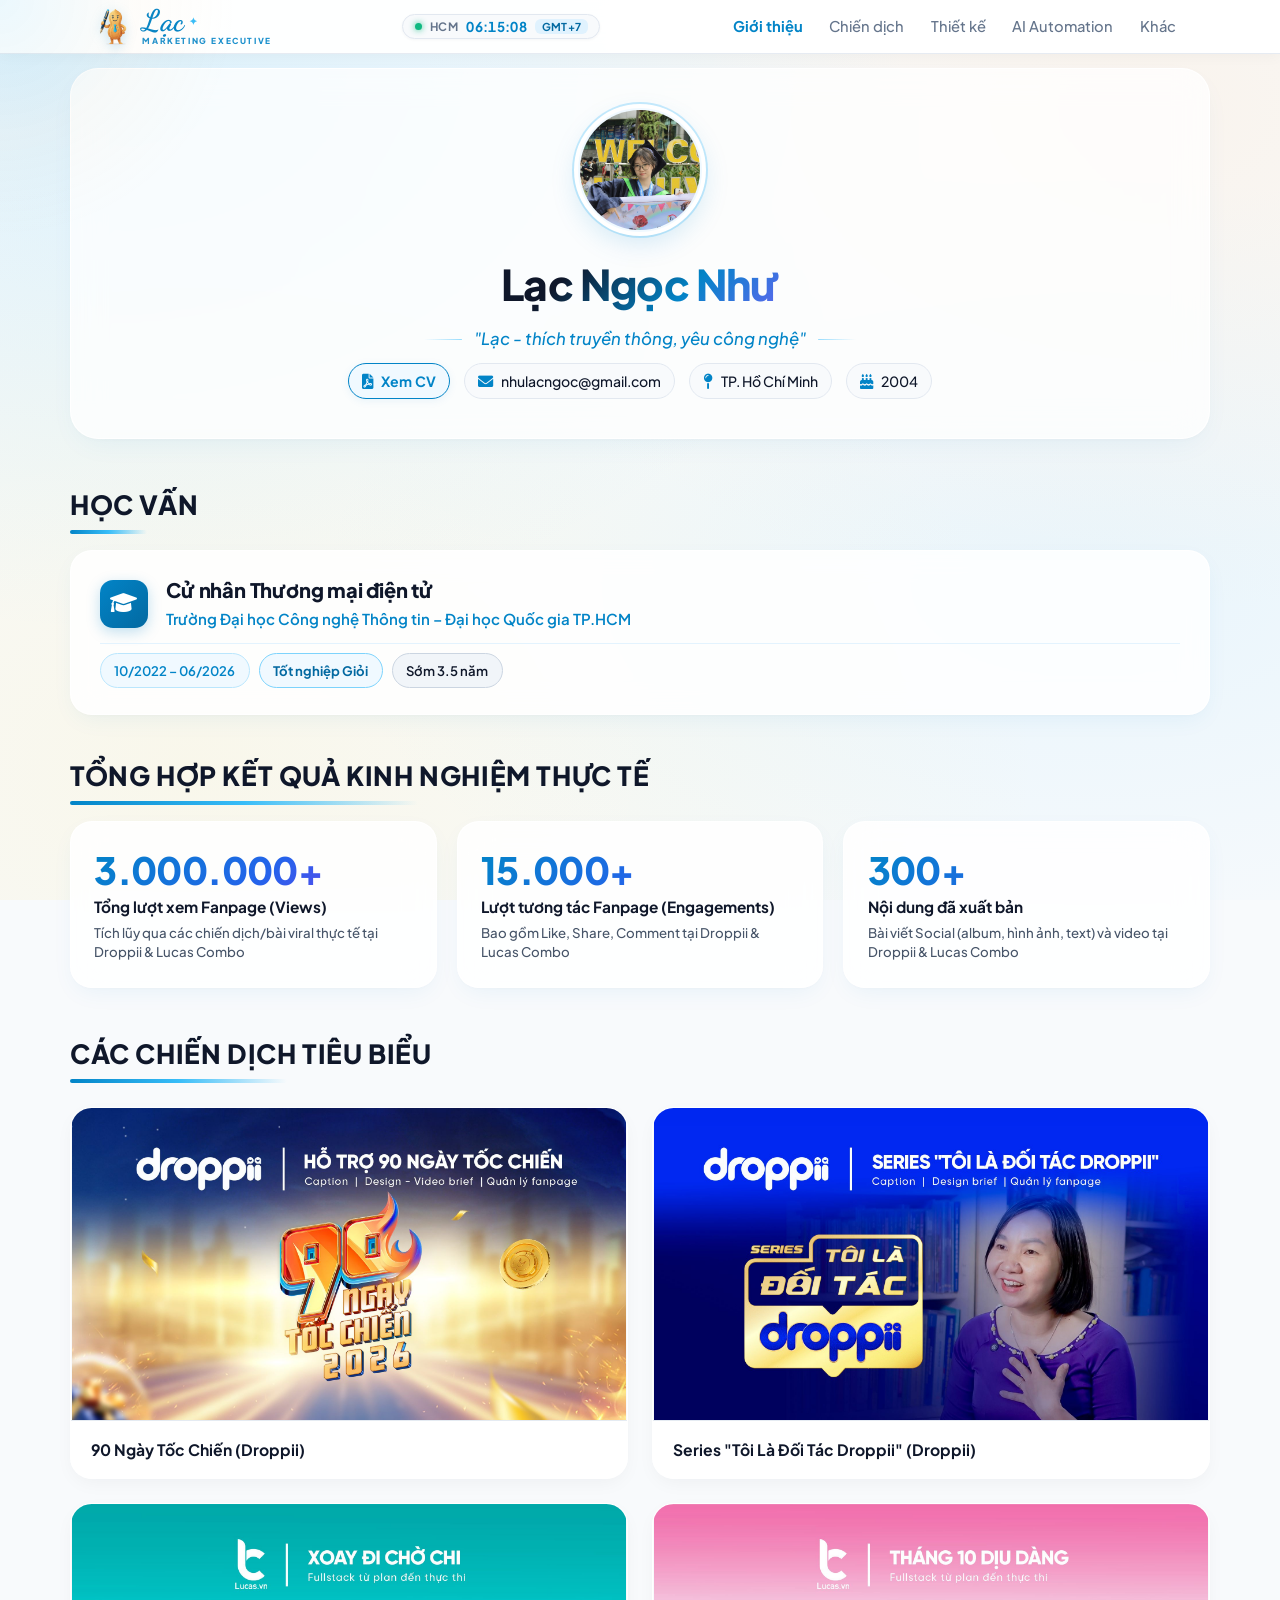
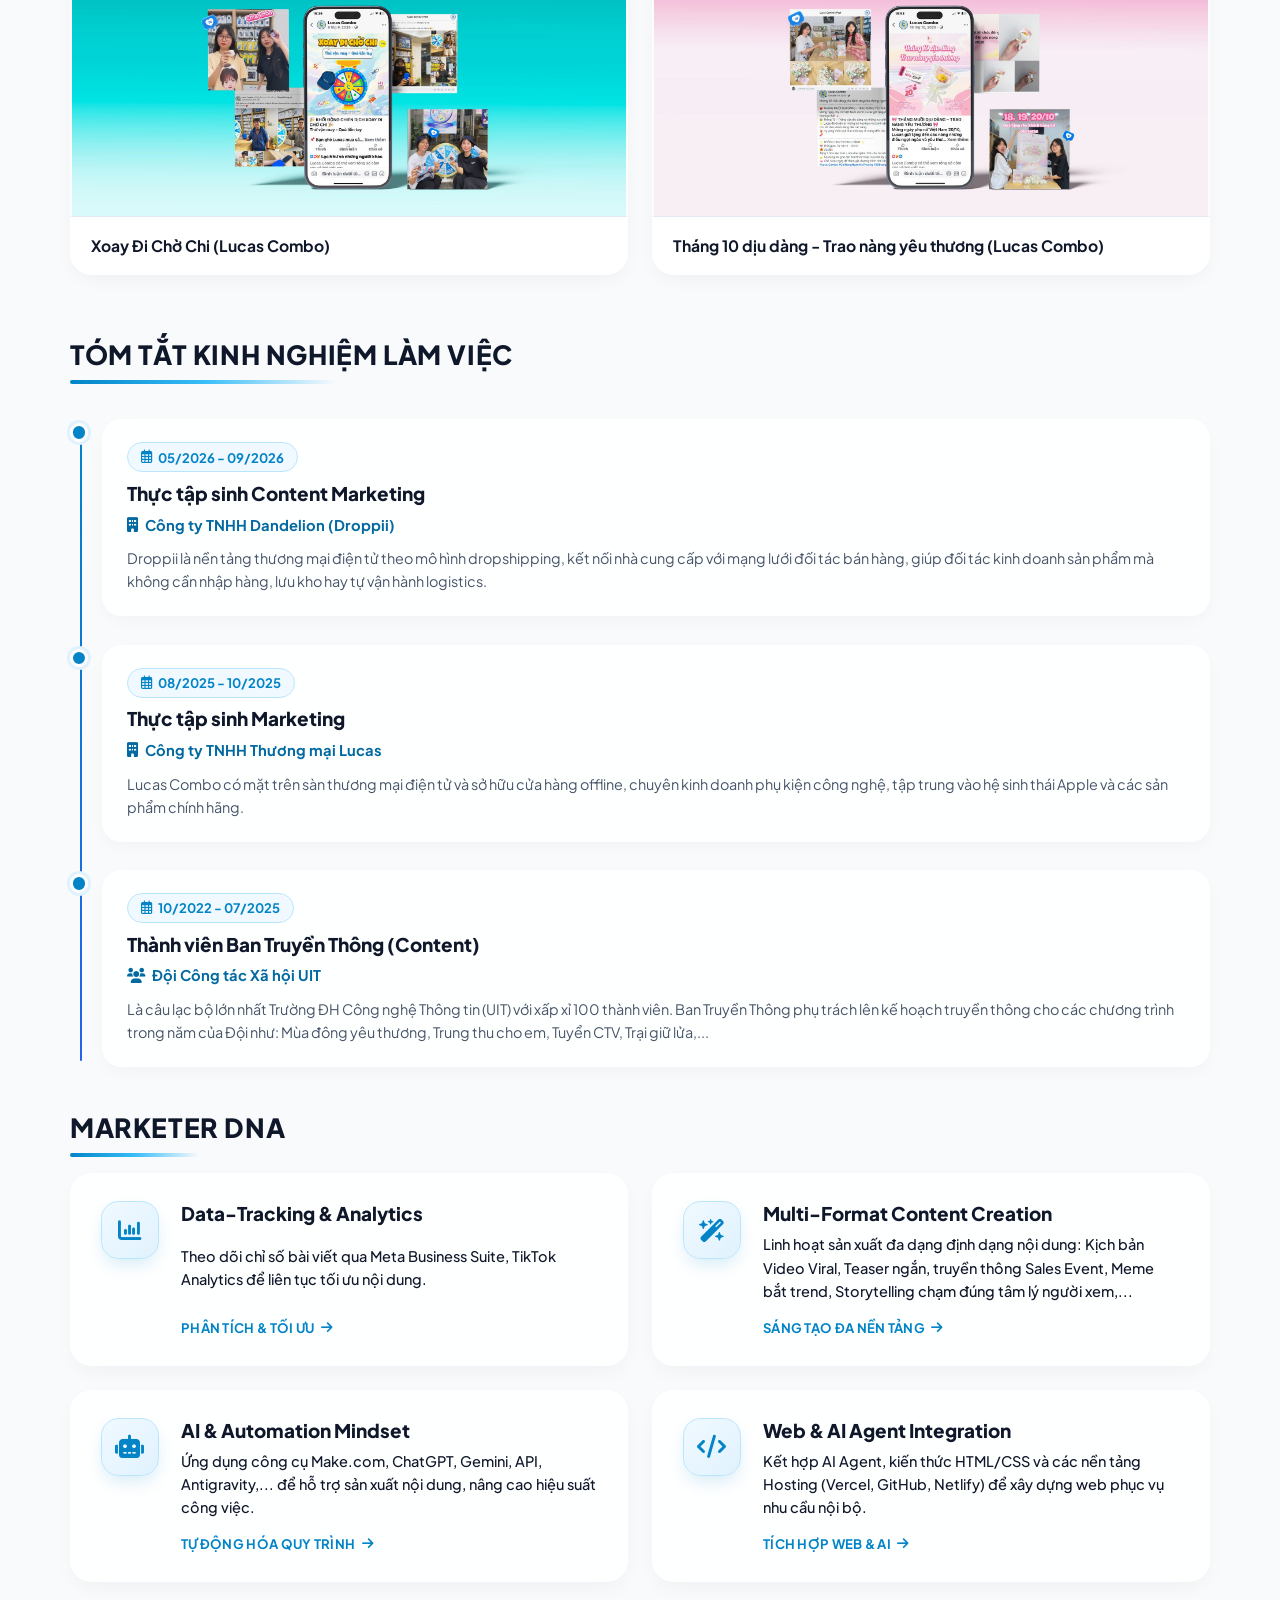
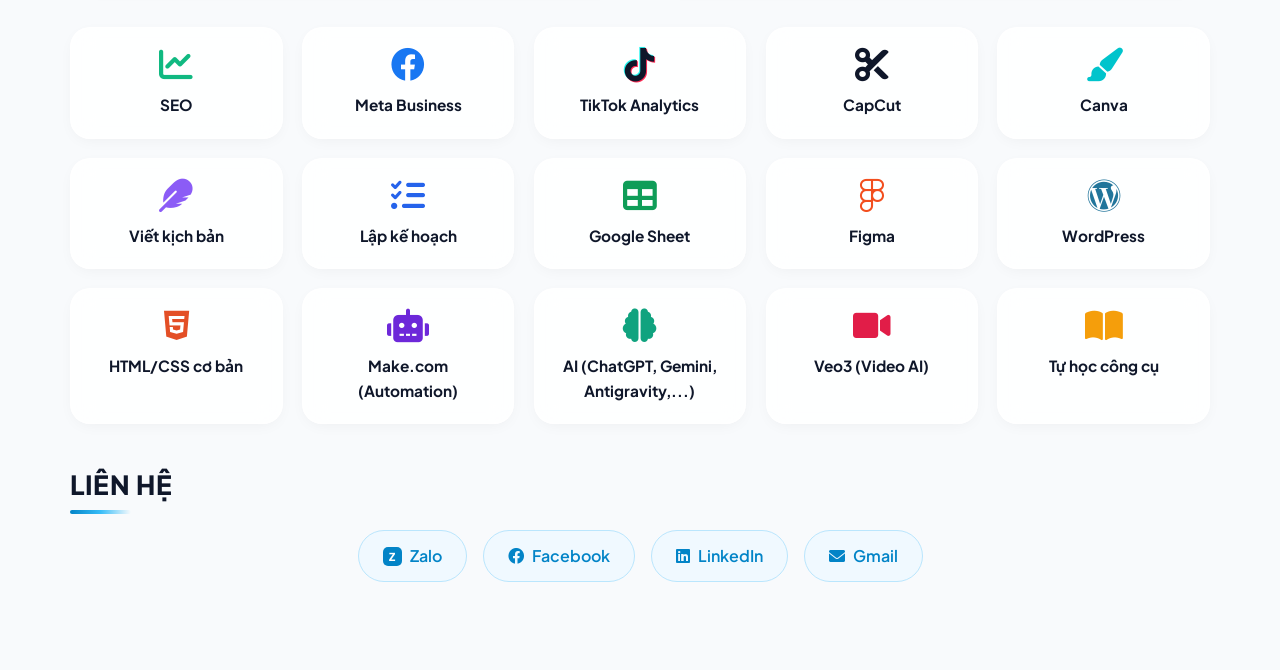
==== commit 686d92d6: "style: remove slogan border box, add Gmail button to contact section, and remove marketing portfolio" ====
--- a/index.html
+++ b/index.html
@@ -415,18 +415,19 @@
             ><i class="fab fa-facebook"></i> Facebook</a
           >
           <a
-            href="https://www.linkedin.com/in/nh%C6%B0-l%E1%BA%A1c-ng%E1%BB%8Dc-947009350/"
+            href="https://linkedin.com/in/nh%C6%B0-l%E1%BA%A1c-ng%E1%BB%8Dc-947009350/"
             class="contact-btn"
             target="_blank"
             rel="noopener noreferrer"
             ><i class="fab fa-linkedin"></i> LinkedIn</a
           >
-        </div>
-      </section>
-
-      <div class="footer-note">
-        <i class="fas fa-bullhorn"></i> Marketing Portfolio - Lạc Ngọc Như
-      </div>
+          <a
+            href="mailto:nhulacngoc@gmail.com"
+            class="contact-btn"
+            ><i class="fas fa-envelope"></i> Gmail</a
+          >
+        </div>
+      </section>
     </div>
 
     <button
--- a/style.css
+++ b/style.css
@@ -1,5 +1,17 @@
-/* style.css - Portfolio Ver 2: Unified Modern Typography & Light Blue Theme */
-@import url("https://fonts.googleapis.com/css2?family=Dancing+Script:wght@700&family=Pacifico&display=swap");
+/* style.css - Portfolio Ver 2: Modern Neo-Creative Marketer Design System */
+@import url("https://fonts.googleapis.com/css2?family=Dancing+Script:wght@700&family=Pacifico&family=Plus+Jakarta+Sans:ital,wght@0,300;0,400;0,500;0,600;0,700;0,800;1,400;1,600;1,700&display=swap");
+
+:root {
+  --primary-blue: #0284c7;
+  --primary-dark: #0369a1;
+  --primary-gradient: linear-gradient(135deg, #0284c7 0%, #2563eb 50%, #7c3aed 100%);
+  --accent-peach: #fed7aa;
+  --accent-gold: #f59e0b;
+  --glass-bg: rgba(255, 255, 255, 0.82);
+  --glass-border: rgba(255, 255, 255, 0.7);
+  --glass-shadow: 0 10px 30px -8px rgba(2, 132, 199, 0.08), 0 2px 8px -2px rgba(15, 23, 42, 0.04);
+  --glass-hover-shadow: 0 18px 40px -10px rgba(2, 132, 199, 0.2), 0 4px 14px -2px rgba(15, 23, 42, 0.06);
+}
 
 html {
   scroll-behavior: smooth;
@@ -22,9 +34,32 @@
   -moz-osx-font-smoothing: grayscale;
   line-height: 1.6;
   color: #0f172a;
-  background: #ffffff;
+  background-color: #f8fafc;
+  background-image: 
+    radial-gradient(at 10% 8%, rgba(56, 189, 248, 0.14) 0px, transparent 48%),
+    radial-gradient(at 90% 12%, rgba(254, 215, 170, 0.18) 0px, transparent 45%),
+    radial-gradient(at 85% 65%, rgba(125, 211, 252, 0.12) 0px, transparent 50%),
+    radial-gradient(at 15% 85%, rgba(253, 230, 138, 0.15) 0px, transparent 55%);
+  background-attachment: fixed;
   min-height: 100vh;
   padding: 68px 1.5rem 3rem 1.5rem;
+  position: relative;
+}
+
+/* Ambient Cursor Spotlight Tracker (Desktop) */
+.cursor-spotlight {
+  position: fixed;
+  top: 0;
+  left: 0;
+  width: 480px;
+  height: 480px;
+  border-radius: 50%;
+  pointer-events: none;
+  background: radial-gradient(circle, rgba(14, 165, 233, 0.08) 0%, rgba(253, 186, 116, 0.04) 40%, transparent 70%);
+  transform: translate(-50%, -50%);
+  z-index: 9990;
+  transition: opacity 0.3s ease;
+  will-change: left, top;
 }
 
 /* ===== HEADER CỐ ĐỊNH (FIXED FROSTED GLASS HEADER) ===== */
@@ -277,7 +312,7 @@
 .container {
   max-width: 1140px;
   margin: 0 auto;
-  background: #ffffff;
+  background: transparent;
   padding: 0;
   border-radius: 0;
   box-shadow: none;
@@ -290,10 +325,15 @@
   flex-direction: column;
   align-items: center;
   text-align: center;
-  gap: 1.1rem;
+  gap: 1.2rem;
   margin-bottom: 2.8rem;
-  padding: 1.5rem 1rem 2.2rem;
-  border-bottom: 1px solid #e2e8f0;
+  padding: 2.2rem 1.5rem 2.4rem;
+  background: rgba(255, 255, 255, 0.75);
+  backdrop-filter: blur(16px);
+  -webkit-backdrop-filter: blur(16px);
+  border-radius: 1.75rem;
+  border: 1px solid rgba(255, 255, 255, 0.9);
+  box-shadow: 0 10px 30px -10px rgba(2, 132, 199, 0.08), 0 2px 10px -2px rgba(15, 23, 42, 0.03);
   position: relative;
 }
 
@@ -332,15 +372,17 @@
 
 .info h1 {
   font-family: "Plus Jakarta Sans", sans-serif;
-  font-size: 2.5rem;
+  font-size: 2.65rem;
   font-weight: 800;
-  letter-spacing: -0.6px;
-  background: linear-gradient(135deg, #0f172a 35%, #0284c7 100%);
+  letter-spacing: -0.8px;
+  background: linear-gradient(135deg, #0f172a 25%, #0284c7 65%, #6366f1 100%);
   -webkit-background-clip: text;
   -webkit-text-fill-color: transparent;
   background-clip: text;
   margin-bottom: 0;
-  line-height: 1.2;
+  line-height: 1.35;
+  padding-bottom: 0.25rem;
+  display: inline-block;
 }
 
 .cv-btn {
@@ -387,29 +429,33 @@
 
 .info .slogan {
   font-size: 1.05rem;
+  font-weight: 500;
   font-style: italic;
   color: #0284c7;
   margin: 0.2rem auto 0.65rem auto;
   padding: 0;
-  border-left: none;
+  background: transparent !important;
+  border: none !important;
+  box-shadow: none !important;
   display: flex;
   align-items: center;
   justify-content: center;
-  gap: 1rem;
-  max-width: 600px;
+  gap: 0.75rem;
+  max-width: 650px;
 }
 
 .info .slogan::before,
 .info .slogan::after {
   content: "";
-  width: 45px;
+  width: 38px;
   height: 1.5px;
-  background: linear-gradient(90deg, transparent, #bae6fd);
+  background: linear-gradient(90deg, transparent, #7dd3fc);
   border-radius: 999px;
+  opacity: 0.8;
 }
 
 .info .slogan::after {
-  background: linear-gradient(90deg, #bae6fd, transparent);
+  background: linear-gradient(90deg, #7dd3fc, transparent);
 }
 
 .info-details {
@@ -828,33 +874,24 @@
 
 /* ===== KHUNG HỌC VẤN HIỆN ĐẠI & SANG TRỌNG (UIT CREDENTIAL CARD) ===== */
 .education-card {
-  background: linear-gradient(145deg, #ffffff 0%, #f0f9ff 100%);
-  border: 1.5px solid #e0f2fe;
-  border-radius: 1.25rem;
-  padding: 1.5rem 1.75rem;
-  box-shadow: 0 4px 20px -2px rgba(2, 132, 199, 0.07), 0 2px 6px -1px rgba(15, 23, 42, 0.03);
+  background: rgba(255, 255, 255, 0.85);
+  backdrop-filter: blur(14px);
+  -webkit-backdrop-filter: blur(14px);
+  border: 1.5px solid rgba(255, 255, 255, 0.95);
+  border-radius: 1.35rem;
+  padding: 1.6rem 1.8rem;
+  box-shadow: 0 8px 24px -6px rgba(2, 132, 199, 0.08), 0 2px 6px -2px rgba(15, 23, 42, 0.03);
   display: flex;
   flex-direction: column;
-  gap: 0.65rem;
+  gap: 0.75rem;
   transition: all 0.3s cubic-bezier(0.16, 1, 0.3, 1);
   position: relative;
-  overflow: hidden;
-}
-
-.education-card::before {
-  content: "";
-  position: absolute;
-  top: 0;
-  left: 0;
-  right: 0;
-  height: 3px;
-  background: linear-gradient(90deg, #0284c7, #38bdf8, #818cf8);
-  border-radius: 1.25rem 1.25rem 0 0;
 }
 
 .education-card:hover {
-  transform: translateY(-2px);
-  box-shadow: 0 12px 28px -4px rgba(2, 132, 199, 0.16);
+  transform: translateY(-4px);
+  background: rgba(255, 255, 255, 0.95);
+  box-shadow: 0 16px 36px -6px rgba(2, 132, 199, 0.18);
   border-color: #bae6fd;
 }
 
@@ -952,15 +989,17 @@
   display: grid;
   grid-template-columns: repeat(auto-fit, minmax(460px, 1fr));
   gap: 1.5rem;
-  margin-bottom: 2.5rem;
+  margin-bottom: 2.8rem;
 }
 
 .dna-card {
-  background: linear-gradient(145deg, #ffffff 0%, #f8fafc 100%);
-  border: 1.5px solid #e2e8f0;
-  border-radius: 1.25rem;
-  padding: 1.6rem 1.8rem;
-  box-shadow: 0 4px 20px -4px rgba(15, 23, 42, 0.05);
+  background: rgba(255, 255, 255, 0.85);
+  backdrop-filter: blur(14px);
+  -webkit-backdrop-filter: blur(14px);
+  border: 1.5px solid rgba(255, 255, 255, 0.95);
+  border-radius: 1.35rem;
+  padding: 1.7rem 1.85rem;
+  box-shadow: 0 8px 24px -6px rgba(15, 23, 42, 0.05);
   transition: all 0.3s cubic-bezier(0.16, 1, 0.3, 1);
   display: flex;
   align-items: flex-start;
@@ -970,9 +1009,10 @@
 }
 
 .dna-card:hover {
-  transform: translateY(-4px);
-  border-color: #0284c7;
-  box-shadow: 0 16px 35px -8px rgba(2, 132, 199, 0.18);
+  transform: translateY(-5px);
+  background: rgba(255, 255, 255, 0.96);
+  border-color: #7dd3fc;
+  box-shadow: 0 18px 40px -8px rgba(2, 132, 199, 0.2);
 }
 
 .dna-icon {
@@ -1087,44 +1127,55 @@
 .dashboard-grid {
   display: grid;
   grid-template-columns: repeat(auto-fit, minmax(240px, 1fr));
-  gap: 1.2rem;
-  margin-bottom: 2.5rem;
+  gap: 1.25rem;
+  margin-bottom: 2.8rem;
 }
 
 .dash-card {
-  background: linear-gradient(135deg, #ffffff 0%, #f0f9ff 100%);
-  border: 1px solid #bae6fd;
-  border-radius: 1.2rem;
-  padding: 1.4rem;
-  box-shadow: 0 4px 16px -6px rgba(2, 132, 199, 0.08);
-  transition: all 0.25s ease;
+  background: rgba(255, 255, 255, 0.85);
+  backdrop-filter: blur(16px);
+  -webkit-backdrop-filter: blur(16px);
+  border: 1.5px solid rgba(255, 255, 255, 0.9);
+  border-radius: 1.35rem;
+  padding: 1.6rem 1.45rem;
+  box-shadow: 0 8px 24px -6px rgba(2, 132, 199, 0.08), 0 2px 6px -2px rgba(15, 23, 42, 0.03);
+  transition: all 0.3s cubic-bezier(0.16, 1, 0.3, 1);
+  position: relative;
 }
 
 .dash-card:hover {
-  transform: translateY(-3px);
-  box-shadow: 0 12px 25px -6px rgba(2, 132, 199, 0.18);
+  transform: translateY(-5px);
+  background: rgba(255, 255, 255, 0.95);
+  border-color: #7dd3fc;
+  box-shadow: 0 16px 36px -8px rgba(2, 132, 199, 0.22), 0 4px 12px -2px rgba(15, 23, 42, 0.06);
 }
 
 .dash-num {
   font-family: "Plus Jakarta Sans", sans-serif;
-  font-size: 2.2rem;
+  font-size: 2.35rem;
   font-weight: 800;
-  color: #0284c7;
-  line-height: 1.1;
-  margin-bottom: 0.2rem;
+  letter-spacing: -0.6px;
+  background: linear-gradient(135deg, #0284c7 0%, #2563eb 55%, #7c3aed 100%);
+  -webkit-background-clip: text;
+  -webkit-text-fill-color: transparent;
+  background-clip: text;
+  line-height: 1.15;
+  margin-bottom: 0.35rem;
 }
 
 .dash-label {
-  font-weight: 600;
-  font-size: 0.92rem;
+  font-weight: 700;
+  font-size: 0.96rem;
   color: #0f172a;
-  margin-bottom: 0.4rem;
+  margin-bottom: 0.35rem;
+  line-height: 1.35;
 }
 
 .dash-sub {
-  font-size: 0.82rem;
-  color: #0f172a;
+  font-size: 0.83rem;
+  color: #475569;
   font-weight: 500;
+  line-height: 1.45;
 }
 
 /* ===== SECTION CHUNG ===== */
@@ -1578,7 +1629,23 @@
 .exp-timeline-content {
   display: flex;
   flex-direction: column;
-  gap: 0.35rem;
+  gap: 0.45rem;
+  background: rgba(255, 255, 255, 0.85);
+  backdrop-filter: blur(12px);
+  -webkit-backdrop-filter: blur(12px);
+  border: 1.5px solid rgba(255, 255, 255, 0.9);
+  border-radius: 1.25rem;
+  padding: 1.35rem 1.5rem;
+  box-shadow: 0 6px 20px -4px rgba(15, 23, 42, 0.04);
+  transition: all 0.3s cubic-bezier(0.16, 1, 0.3, 1);
+  position: relative;
+}
+
+.exp-timeline-item:hover .exp-timeline-content {
+  transform: translateX(5px);
+  background: rgba(255, 255, 255, 0.96);
+  border-color: #bae6fd;
+  box-shadow: 0 12px 28px -6px rgba(2, 132, 199, 0.16);
 }
 
 .exp-timeline-date {
@@ -1586,19 +1653,19 @@
   align-items: center;
   gap: 0.4rem;
   font-size: 0.82rem;
-  font-weight: 600;
+  font-weight: 700;
   color: #0284c7;
   background: #f0f9ff;
-  padding: 0.2rem 0.75rem;
+  padding: 0.22rem 0.8rem;
   border-radius: 20px;
   width: fit-content;
-  border: 1px solid #e0f2fe;
+  border: 1px solid #bae6fd;
 }
 
 .exp-timeline-role {
   font-family: "Plus Jakarta Sans", sans-serif;
-  font-size: 1.15rem;
-  font-weight: 700;
+  font-size: 1.18rem;
+  font-weight: 800;
   color: #0f172a;
   line-height: 1.35;
   margin-top: 0.1rem;
@@ -1606,8 +1673,8 @@
 
 .exp-timeline-company {
   font-size: 0.92rem;
-  font-weight: 600;
-  color: #0284c7;
+  font-weight: 700;
+  color: #0369a1;
   display: flex;
   align-items: center;
   gap: 0.45rem;
@@ -1615,10 +1682,10 @@
 
 .exp-timeline-desc {
   font-family: "Plus Jakarta Sans", sans-serif;
-  font-size: 0.92rem;
-  color: #0f172a;
+  font-size: 0.9rem;
+  color: #475569;
   line-height: 1.6;
-  margin-top: 0.3rem;
+  margin-top: 0.2rem;
 }
 
 /* PSR Case Study Blocks */
@@ -1844,20 +1911,23 @@
   width: 100%;
   text-decoration: none;
   color: #0f172a;
-  transition: transform 0.3s cubic-bezier(0.16, 1, 0.3, 1), box-shadow 0.3s cubic-bezier(0.16, 1, 0.3, 1), border-color 0.3s ease;
-  border-radius: 1.25rem;
-  background: #ffffff;
-  border: 1px solid #e2e8f0;
-  box-shadow: 0 4px 16px -6px rgba(15, 23, 42, 0.05);
+  transition: transform 0.35s cubic-bezier(0.16, 1, 0.3, 1), box-shadow 0.35s cubic-bezier(0.16, 1, 0.3, 1), border-color 0.3s ease;
+  border-radius: 1.35rem;
+  background: rgba(255, 255, 255, 0.85);
+  backdrop-filter: blur(12px);
+  -webkit-backdrop-filter: blur(12px);
+  border: 1.5px solid rgba(255, 255, 255, 0.95);
+  box-shadow: 0 6px 20px -4px rgba(15, 23, 42, 0.05);
   overflow: hidden;
   display: flex;
   flex-direction: column;
+  position: relative;
 }
 
 .work-sample-item:hover {
-  transform: translateY(-4px);
-  box-shadow: 0 16px 35px -8px rgba(2, 132, 199, 0.18);
-  border-color: #0284c7;
+  transform: translateY(-6px);
+  box-shadow: 0 20px 40px -10px rgba(2, 132, 199, 0.22);
+  border-color: #7dd3fc;
 }
 
 .work-sample-item img {
@@ -1866,13 +1936,14 @@
   object-fit: contain;
   object-position: center;
   background-color: #f8fafc;
-  border-bottom: 1px solid #f1f5f9;
-  transition: transform 0.3s ease, filter 0.3s ease;
+  border-bottom: 1px solid rgba(226, 232, 240, 0.8);
+  transition: transform 0.4s cubic-bezier(0.16, 1, 0.3, 1), filter 0.3s ease;
   cursor: pointer;
   display: block;
 }
 
 .work-sample-item:hover img {
+  transform: scale(1.03);
   filter: brightness(1.02);
 }
 
@@ -1880,11 +1951,11 @@
   display: block;
   font-size: 0.98rem;
   font-weight: 700;
-  padding: 1rem 1.2rem;
+  padding: 1rem 1.25rem;
   text-align: left;
-  background: #ffffff;
+  background: rgba(255, 255, 255, 0.95);
   color: #0f172a;
-  transition: color 0.2s ease;
+  transition: color 0.25s ease;
 }
 
 .work-sample-item:hover span {
@@ -1987,38 +2058,41 @@
 }
 
 .skill-item {
-  background: #ffffff;
-  border-radius: 1rem;
-  padding: 1.1rem;
-  box-shadow: 0 4px 15px -5px rgba(15, 23, 42, 0.05);
-  border: 1px solid #e2e8f0;
-  transition: all 0.25s ease;
+  background: rgba(255, 255, 255, 0.85);
+  backdrop-filter: blur(12px);
+  -webkit-backdrop-filter: blur(12px);
+  border-radius: 1.25rem;
+  padding: 1.25rem 1rem;
+  box-shadow: 0 4px 16px -4px rgba(15, 23, 42, 0.05);
+  border: 1.5px solid rgba(255, 255, 255, 0.95);
+  transition: all 0.3s cubic-bezier(0.16, 1, 0.3, 1);
   text-align: center;
 }
 
 .skill-item:hover {
-  transform: translateY(-4px);
-  box-shadow: 0 12px 25px -8px rgba(15, 23, 42, 0.12);
-  border-color: #cbd5e1;
+  transform: translateY(-5px);
+  background: rgba(255, 255, 255, 0.96);
+  box-shadow: 0 16px 32px -8px rgba(2, 132, 199, 0.18);
+  border-color: #7dd3fc;
 }
 
 .skill-name {
-  font-weight: 600;
-  font-size: 0.98rem;
+  font-weight: 700;
+  font-size: 0.96rem;
   color: #0f172a;
   display: flex;
   flex-direction: column;
   align-items: center;
-  gap: 0.65rem;
+  gap: 0.7rem;
 }
 
 .skill-name i {
-  font-size: 2rem;
-  transition: transform 0.25s ease;
+  font-size: 2.1rem;
+  transition: transform 0.3s cubic-bezier(0.34, 1.56, 0.64, 1);
 }
 
 .skill-item:hover .skill-name i {
-  transform: scale(1.15) rotate(4deg);
+  transform: scale(1.18) rotate(5deg);
 }
 
 .skill-name i.icon-seo { color: #10b981; }                 /* SEO Green */
@@ -3767,27 +3841,31 @@
   display: flex;
   flex-direction: column;
   gap: 0.15rem;
-  background: #f8fafc;
-  border: 1.5px solid #e2e8f0;
-  border-radius: 1rem;
-  padding: 0.8rem 1.1rem;
-  min-width: 100px;
-  transition: all 0.25s ease;
+  background: rgba(255, 255, 255, 0.85);
+  backdrop-filter: blur(8px);
+  -webkit-backdrop-filter: blur(8px);
+  border: 1.5px solid rgba(226, 232, 240, 0.9);
+  border-radius: 1.1rem;
+  padding: 0.85rem 1.2rem;
+  min-width: 105px;
+  transition: all 0.25s cubic-bezier(0.16, 1, 0.3, 1);
 }
 
 .cmp-stat-card:hover {
   border-color: #7dd3fc;
-  background: #f0f9ff;
-  transform: translateY(-2px);
-  box-shadow: 0 6px 16px -4px rgba(2, 132, 199, 0.12);
-}
-
+  background: #ffffff;
+  transform: translateY(-3px);
+  box-shadow: 0 8px 20px -4px rgba(2, 132, 199, 0.18);
+}
 
 .cmp-stat-val {
   font-family: "Plus Jakarta Sans", sans-serif;
-  font-size: 1.35rem;
+  font-size: 1.4rem;
   font-weight: 800;
-  color: #0284c7;
+  background: linear-gradient(135deg, #0284c7 0%, #2563eb 100%);
+  -webkit-background-clip: text;
+  -webkit-text-fill-color: transparent;
+  background-clip: text;
   line-height: 1.15;
   letter-spacing: -0.3px;
 }
@@ -3795,7 +3873,7 @@
 .cmp-stat-lbl {
   font-size: 0.74rem;
   font-weight: 600;
-  color: #94a3b8;
+  color: #64748b;
   white-space: nowrap;
 }
 
@@ -3803,18 +3881,18 @@
 .cmp-cta-btn {
   display: inline-flex;
   align-items: center;
-  gap: 0.5rem;
-  background: linear-gradient(135deg, #0284c7 0%, #2563eb 100%);
+  gap: 0.55rem;
+  background: linear-gradient(135deg, #0284c7 0%, #2563eb 60%, #7c3aed 100%);
   color: #ffffff !important;
   text-decoration: none;
-  padding: 0.65rem 1.4rem;
+  padding: 0.7rem 1.5rem;
   border-radius: 999px;
   font-weight: 700;
-  font-size: 0.88rem;
-  box-shadow: 0 4px 14px rgba(2, 132, 199, 0.3);
-  transition: all 0.25s cubic-bezier(0.16, 1, 0.3, 1);
+  font-size: 0.9rem;
+  box-shadow: 0 6px 18px rgba(2, 132, 199, 0.3);
+  transition: all 0.3s cubic-bezier(0.16, 1, 0.3, 1);
   align-self: flex-start;
-  margin-top: 0.25rem;
+  margin-top: 0.35rem;
 }
 
 .cmp-cta-btn:hover {
@@ -4108,8 +4186,9 @@
   .info h1 {
     font-size: 1.6rem;
     text-align: center;
-    line-height: 1.25;
+    line-height: 1.35;
     letter-spacing: -0.4px;
+    padding-bottom: 0.15rem;
   }
 
   .info .slogan {
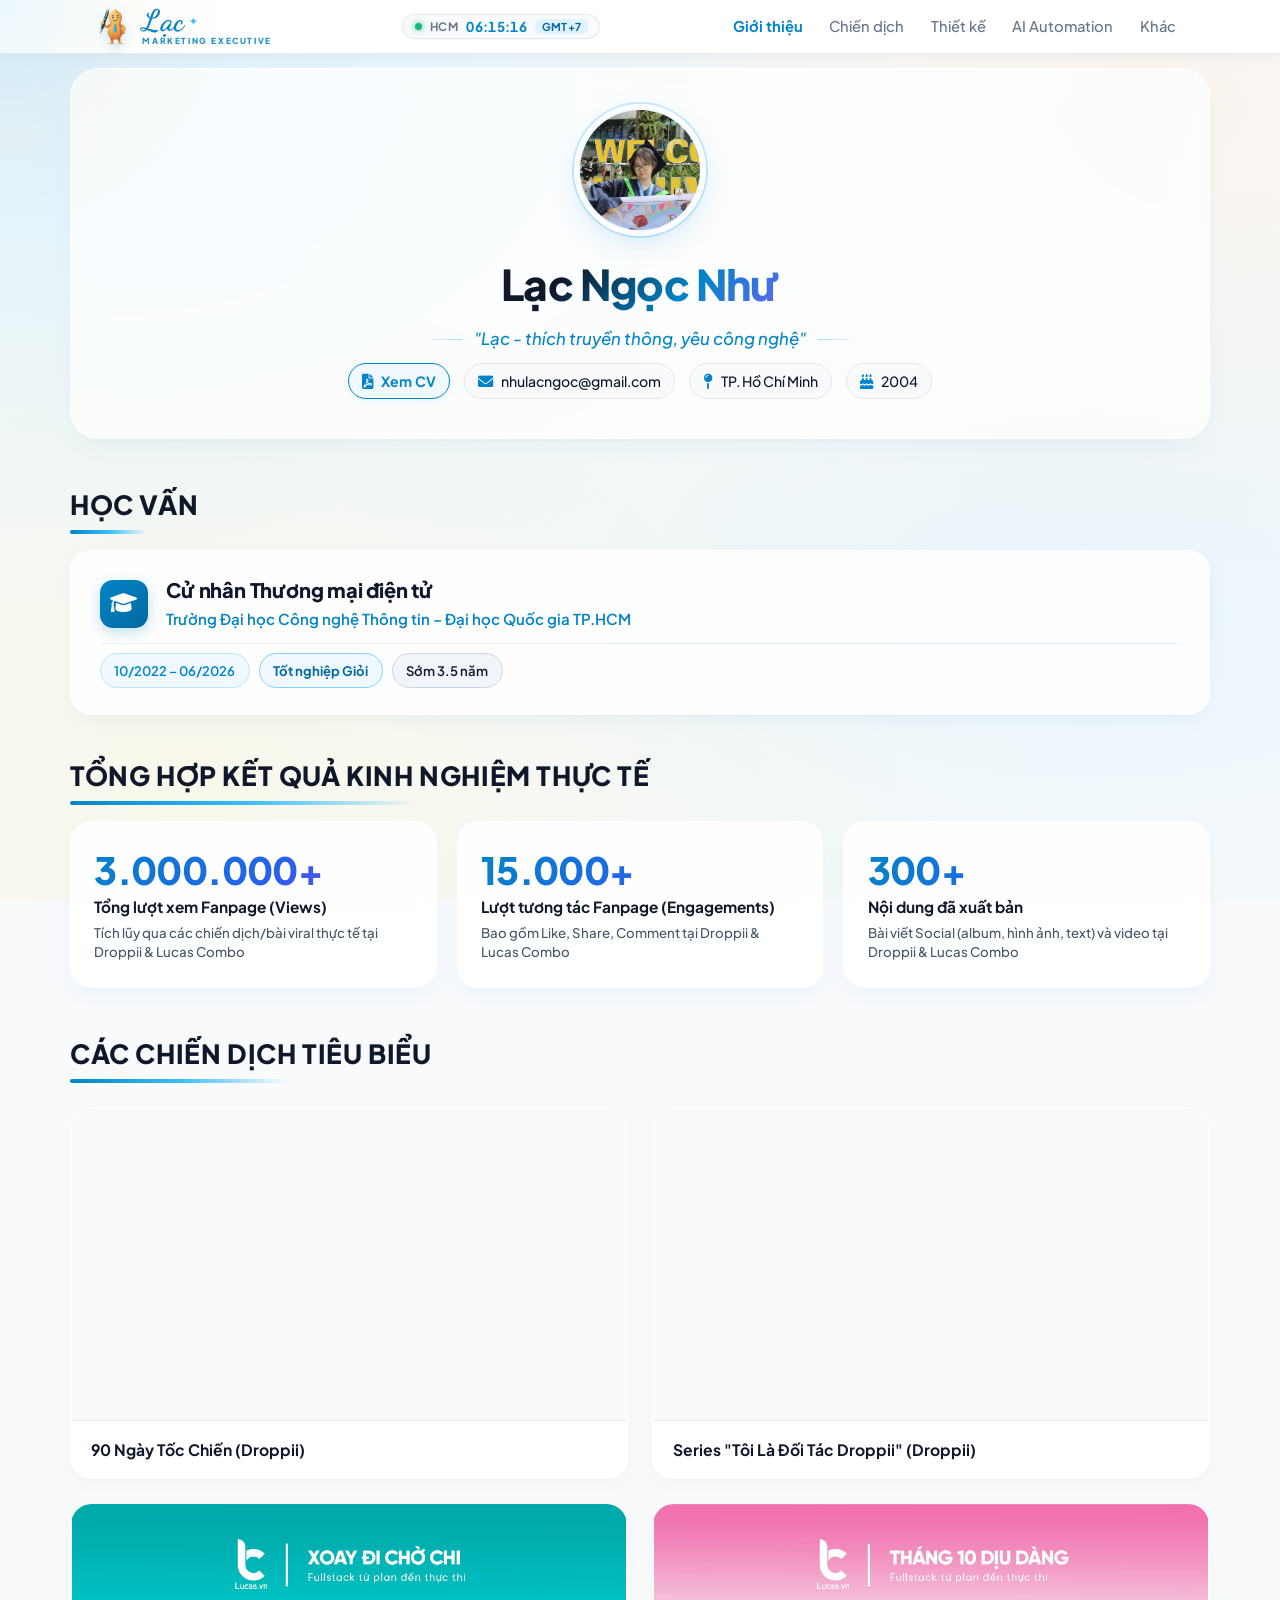
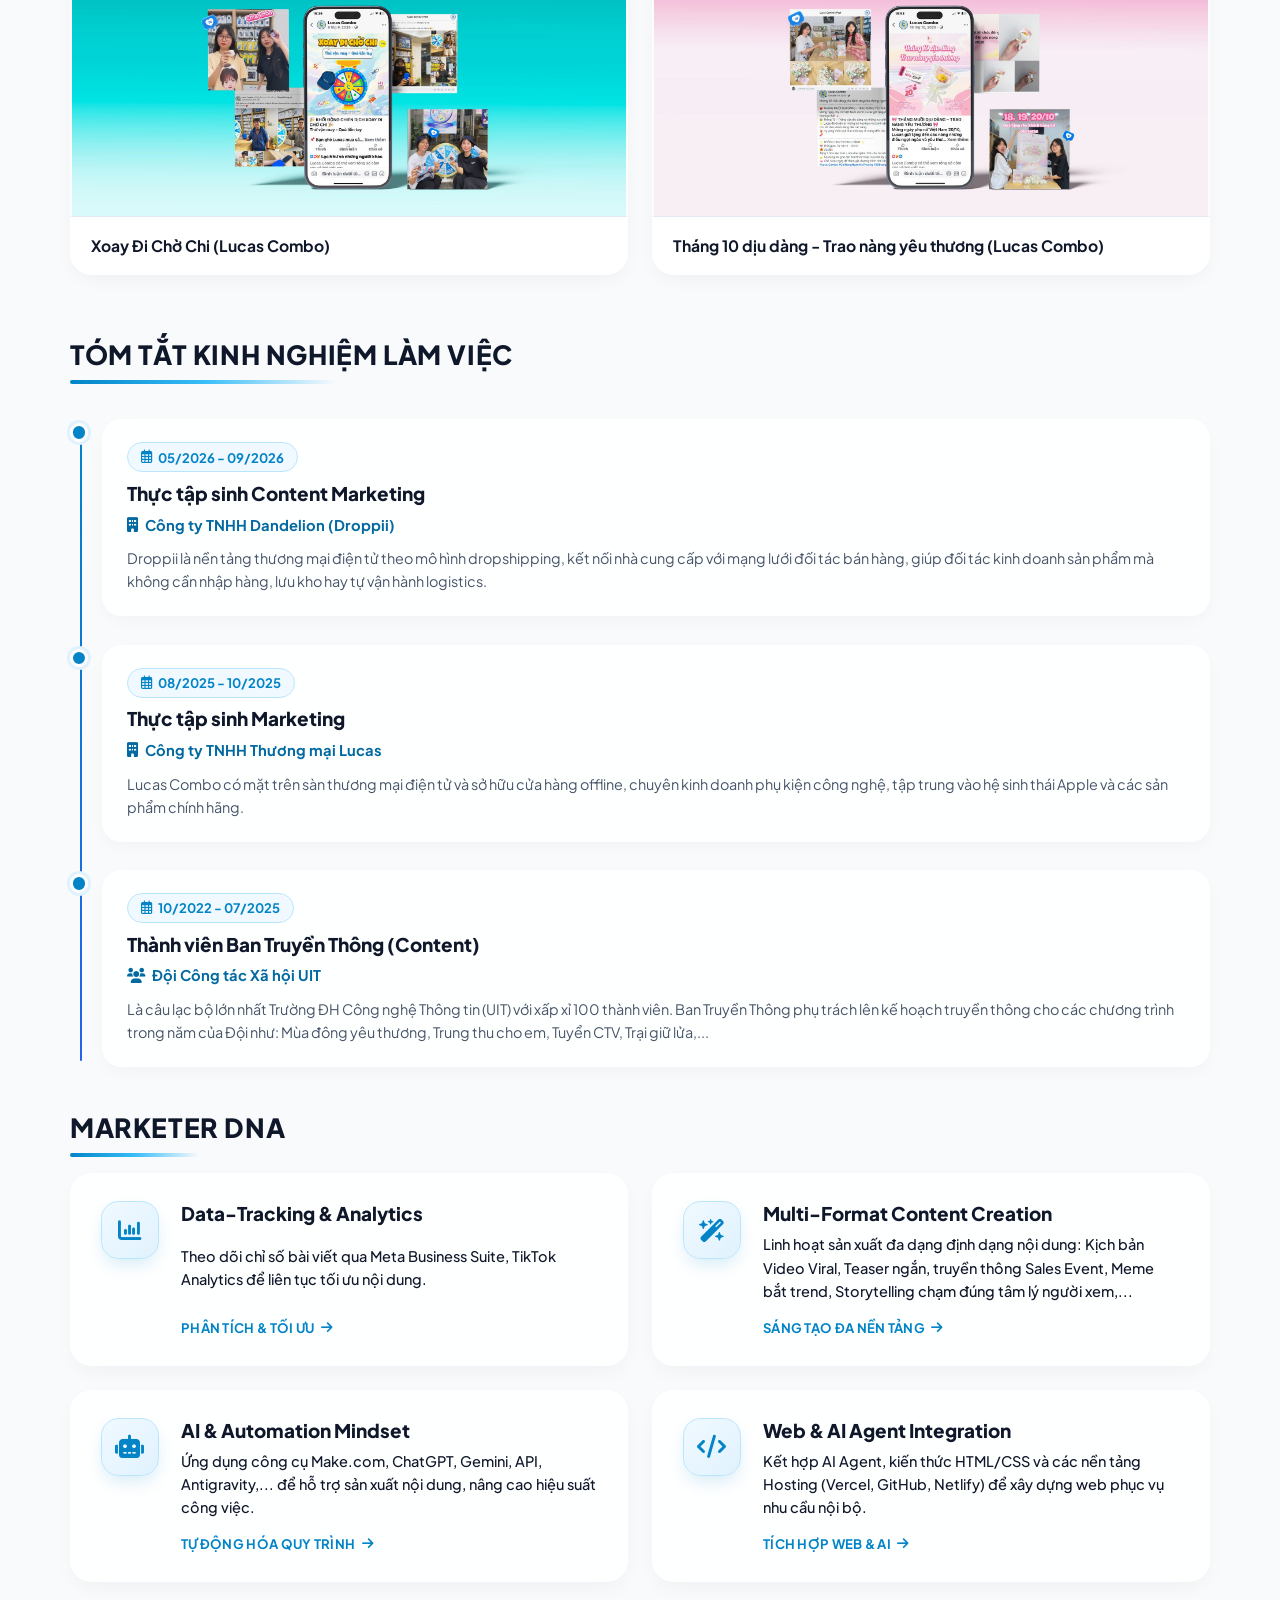
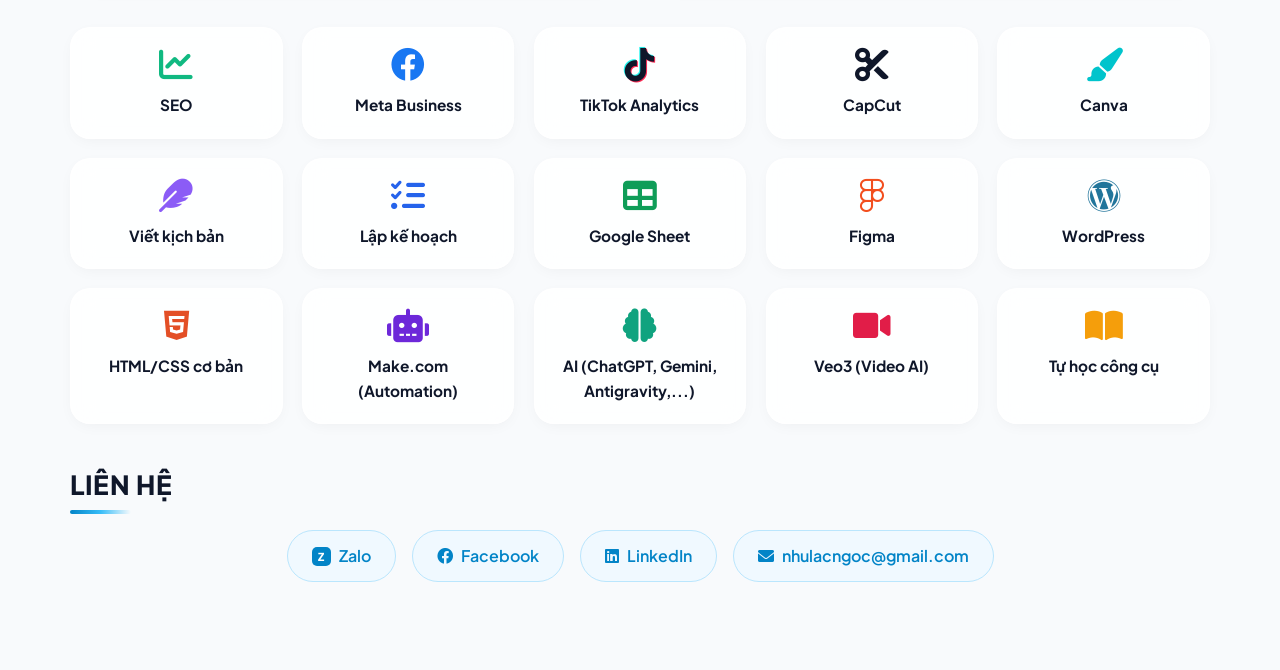
==== commit 8b5b3880: "feat(footer): add click-to-copy nhulacngoc@gmail.com button in contact section across all pages" ====
--- a/index.html
+++ b/index.html
@@ -421,11 +421,17 @@
             rel="noopener noreferrer"
             ><i class="fab fa-linkedin"></i> LinkedIn</a
           >
-          <a
-            href="mailto:nhulacngoc@gmail.com"
-            class="contact-btn"
-            ><i class="fas fa-envelope"></i> Gmail</a
-          >
+          <span
+            class="contact-btn email-copy-btn"
+            data-email="nhulacngoc@gmail.com"
+            role="button"
+            tabindex="0"
+            title="Click để sao chép email"
+          >
+            <i class="fas fa-envelope"></i>
+            <span class="email-text">nhulacngoc@gmail.com</span>
+            <span class="email-copy-tooltip">Click để copy email</span>
+          </span>
         </div>
       </section>
     </div>
--- a/style.css
+++ b/style.css
@@ -2507,6 +2507,14 @@
   color: #0284c7;
 }
 
+.contact-btn.email-copy-btn {
+  cursor: pointer;
+}
+
+.contact-btn.email-copy-btn .email-copy-tooltip {
+  bottom: calc(100% + 10px);
+}
+
 .footer-note {
   text-align: center;
   margin-top: 2.5rem;
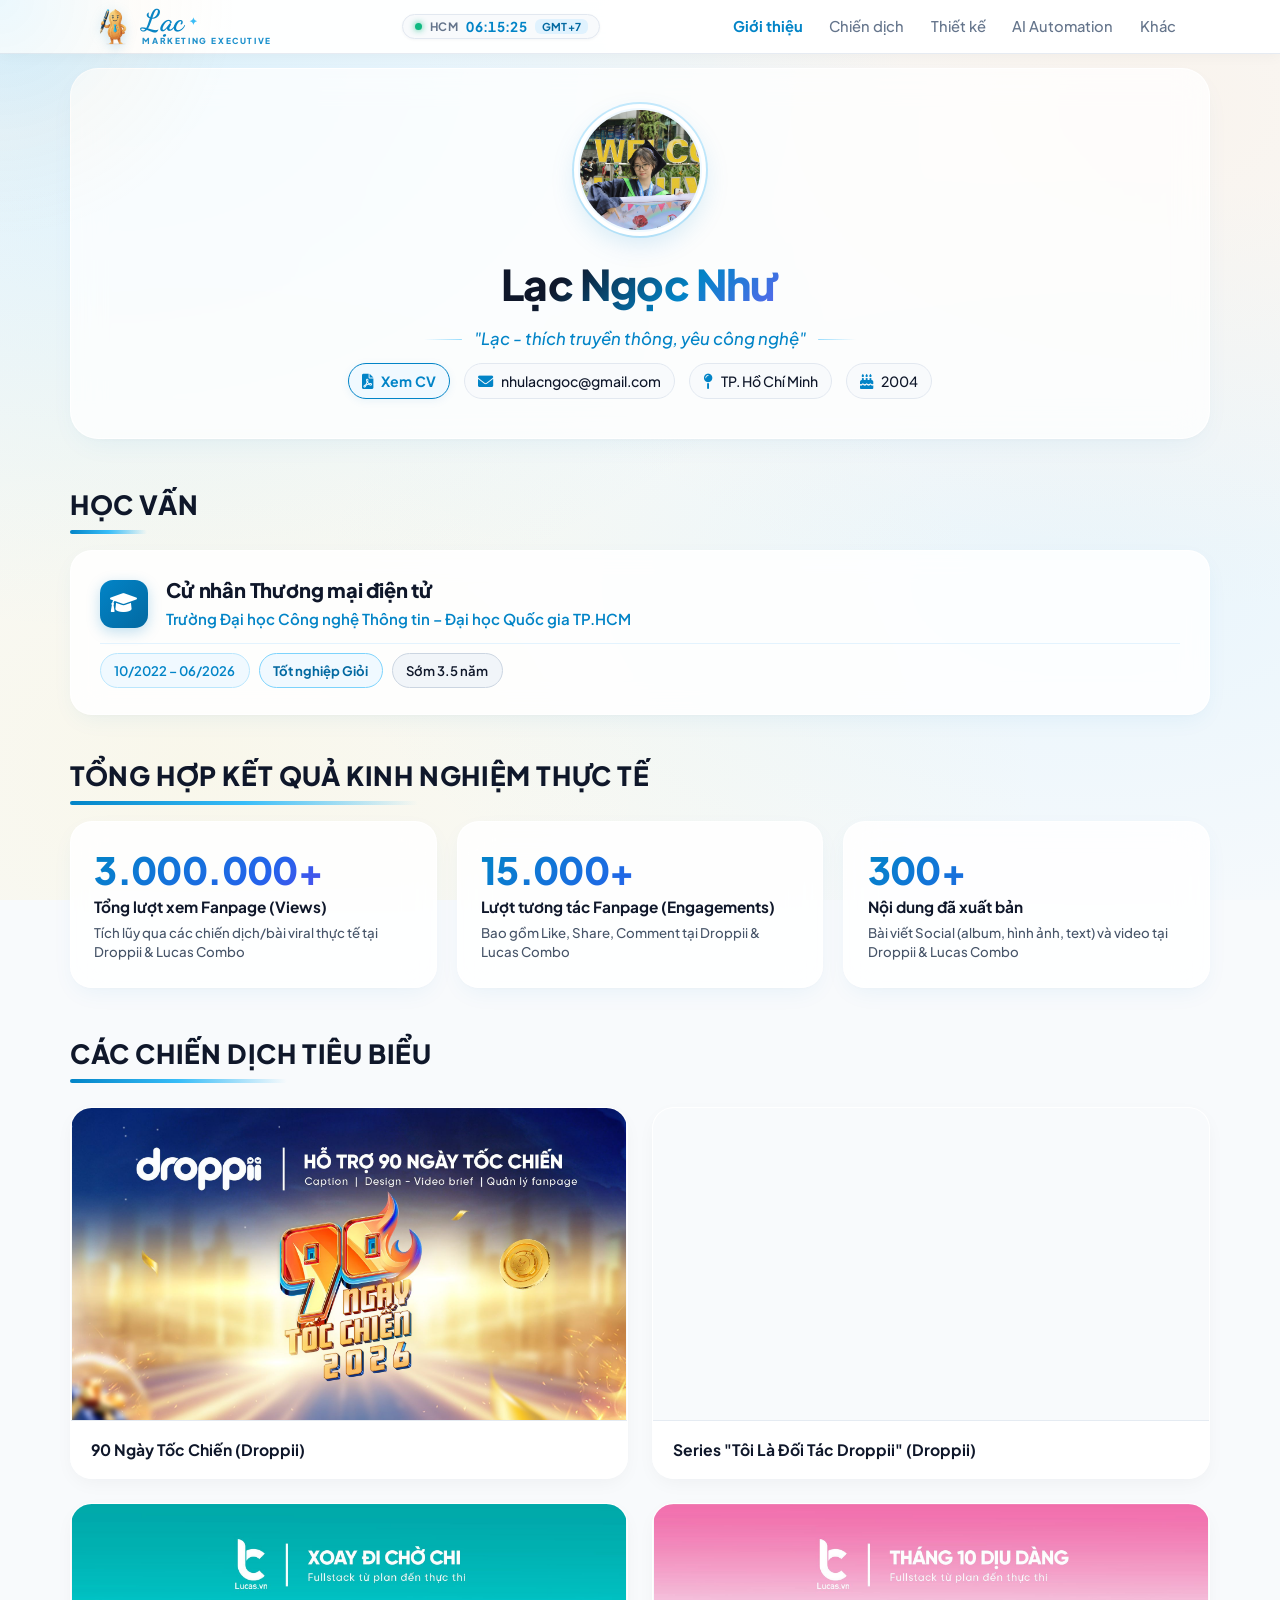
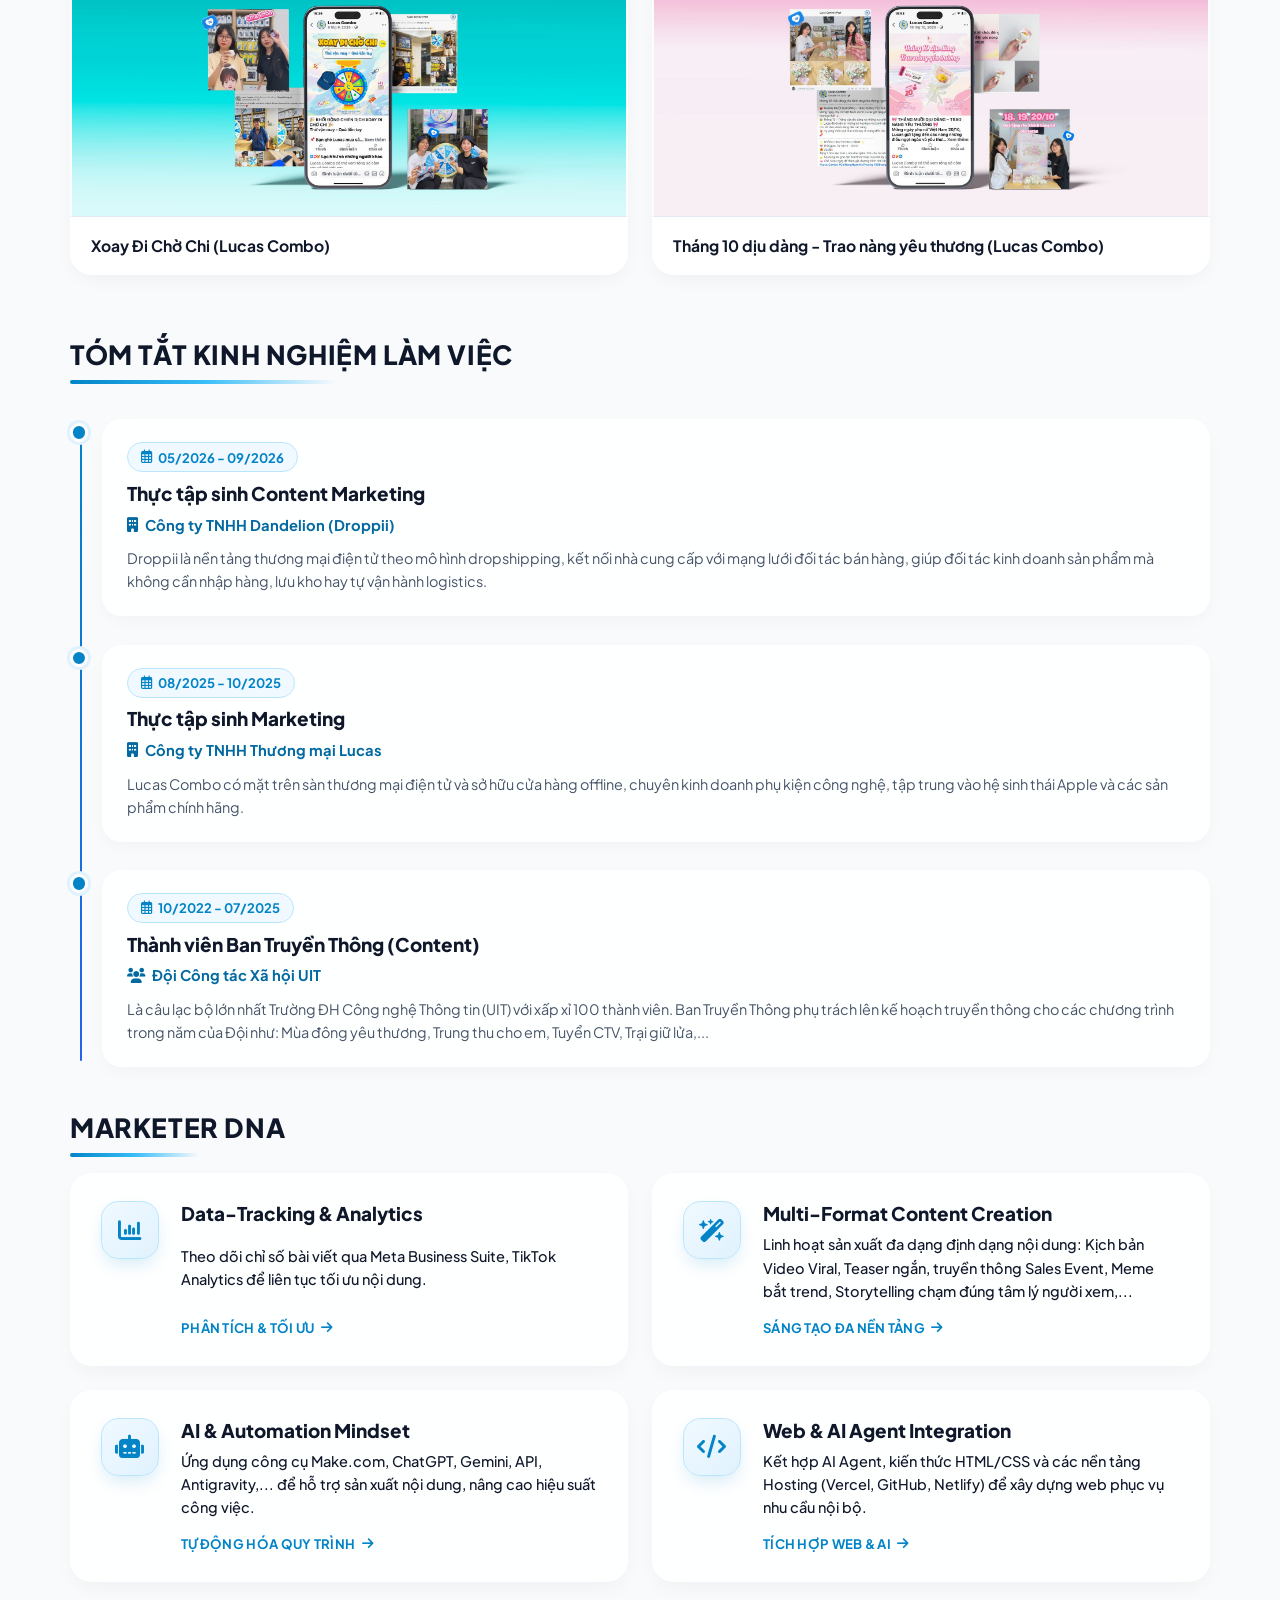
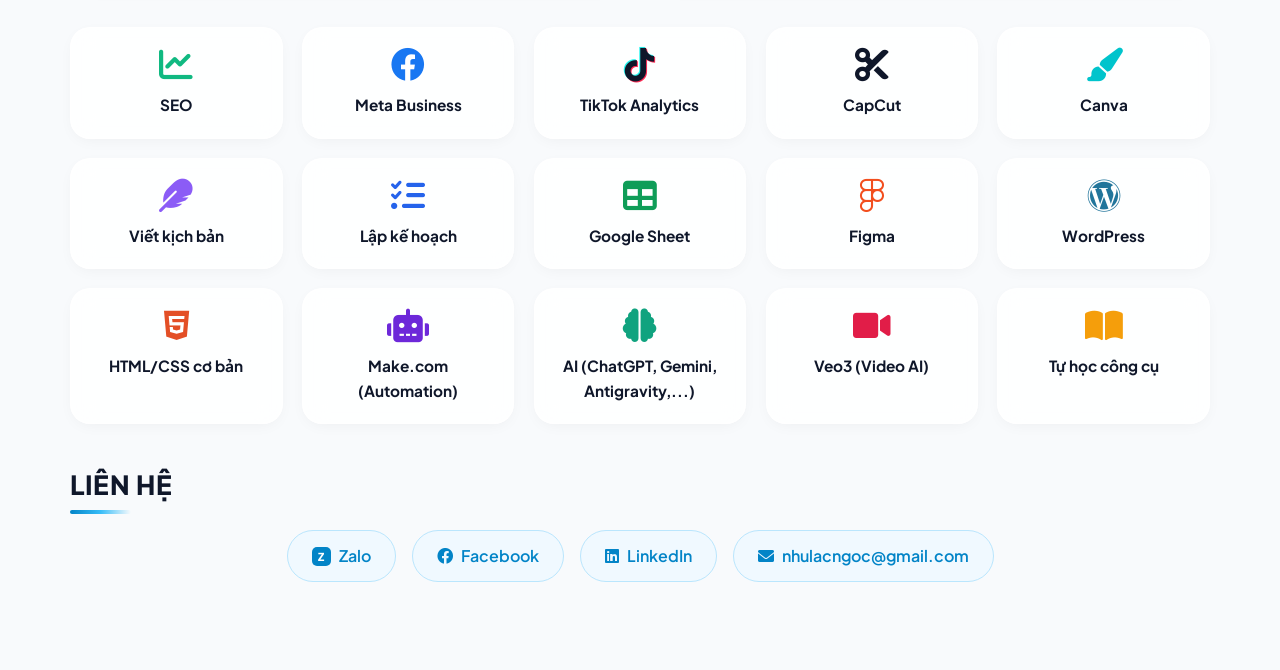
==== commit e32e96c9: "chore: bump asset cache version to v2.1 and trigger fresh vercel deployment" ====
--- a/index.html
+++ b/index.html
@@ -17,7 +17,7 @@
       rel="stylesheet"
       href="https://cdnjs.cloudflare.com/ajax/libs/font-awesome/6.0.0-beta3/css/all.min.css"
     />
-    <link rel="stylesheet" href="style.css" />
+    <link rel="stylesheet" href="style.css?v=2.1" />
   </head>
   <body>
     <div class="container">
@@ -443,6 +443,6 @@
     >
       <i class="fas fa-arrow-up"></i>
     </button>
-    <script src="script.js"></script>
+    <script src="script.js?v=2.1"></script>
   </body>
 </html>
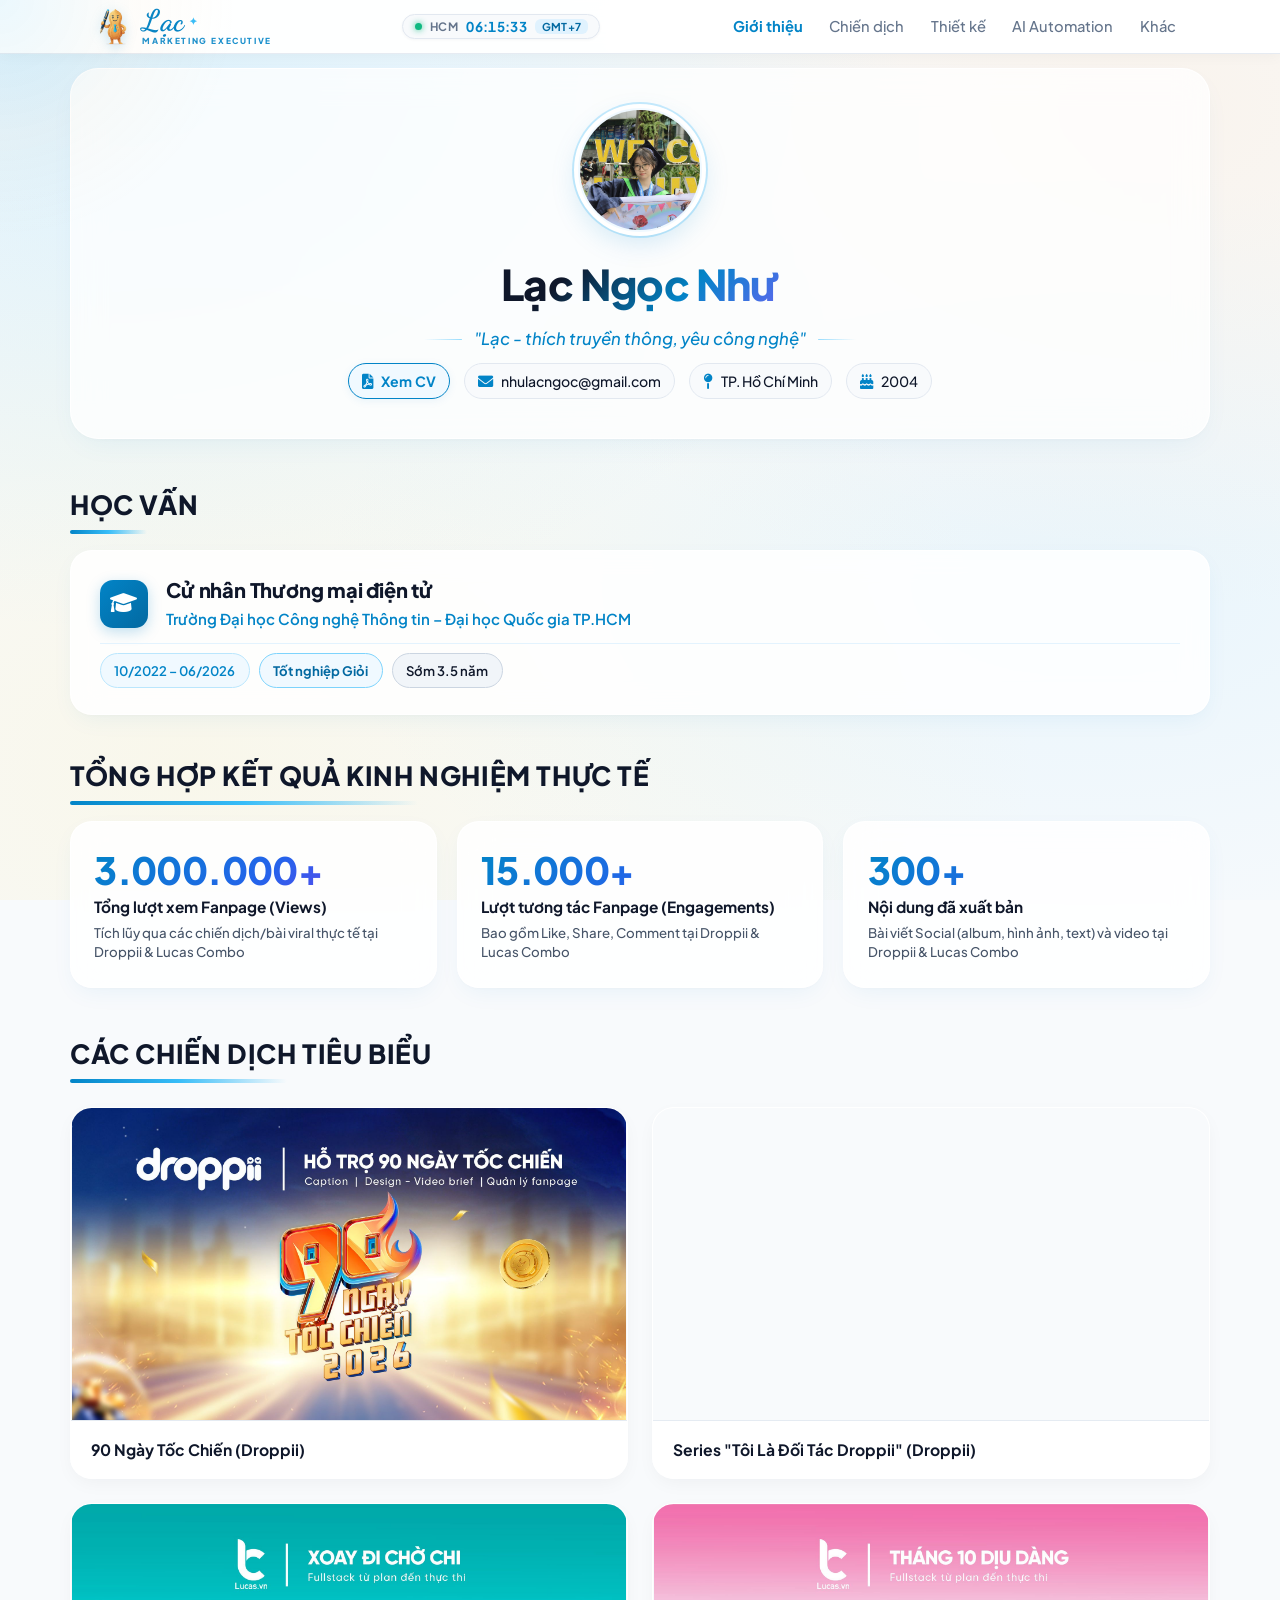
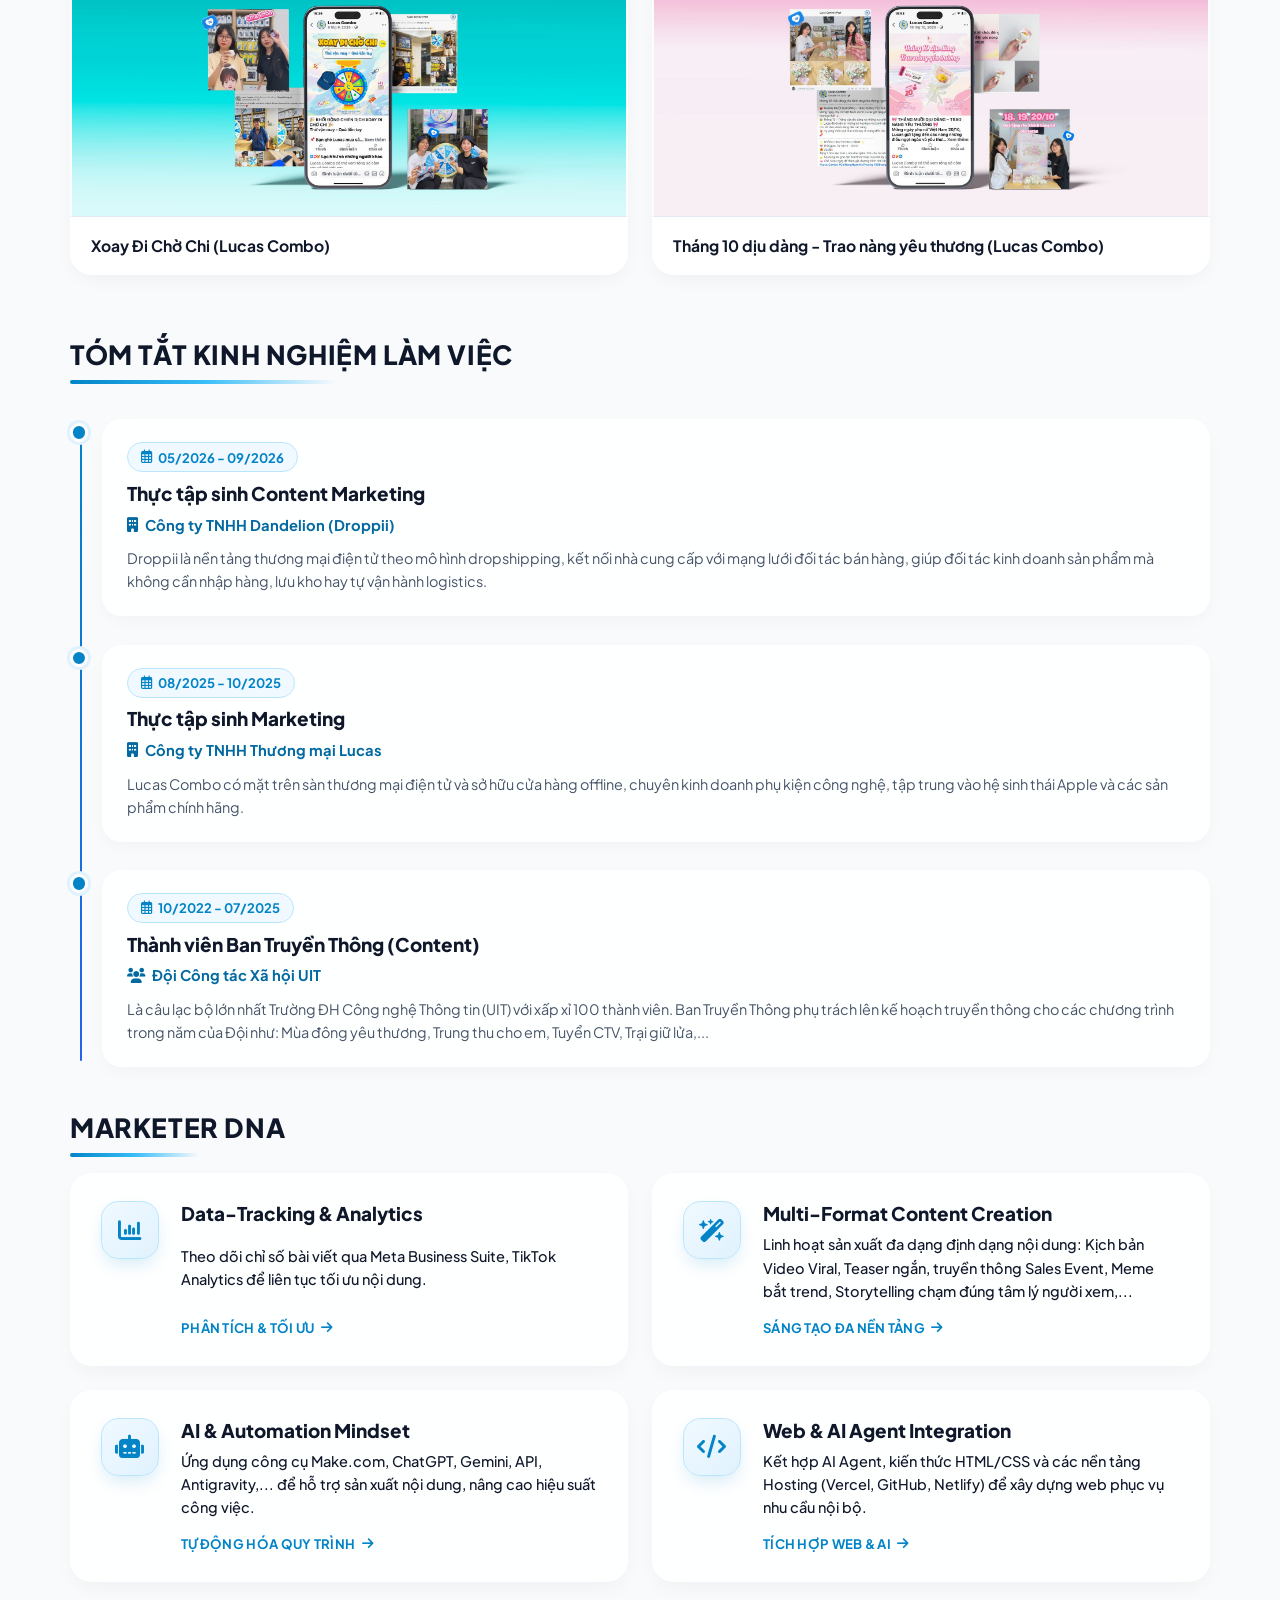
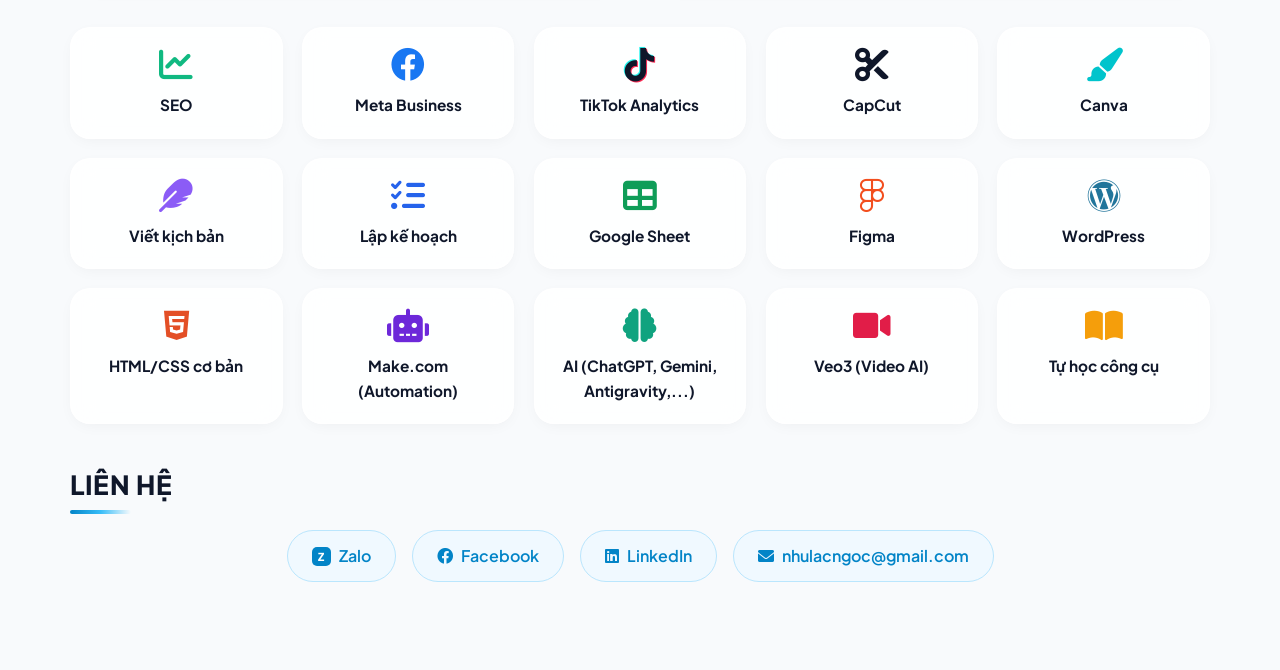
==== commit 9445fe24: "fix: update CV Google Drive link" ====
--- a/index.html
+++ b/index.html
@@ -80,7 +80,7 @@
           <p class="slogan">"Lạc - thích truyền thông, yêu công nghệ"</p>
           <div class="info-details">
             <a
-              href="https://drive.google.com/file/d/1CRm0hvvJd5fkQZBLlEl1SQJHV02AQYpo/view?usp=sharing"
+              href="https://drive.google.com/file/d/1nPfA91XOcIZ3Ot-aw4UCxmqKMbHIuUre/view?usp=sharing"
               target="_blank"
               rel="noopener noreferrer"
               class="cv-btn"
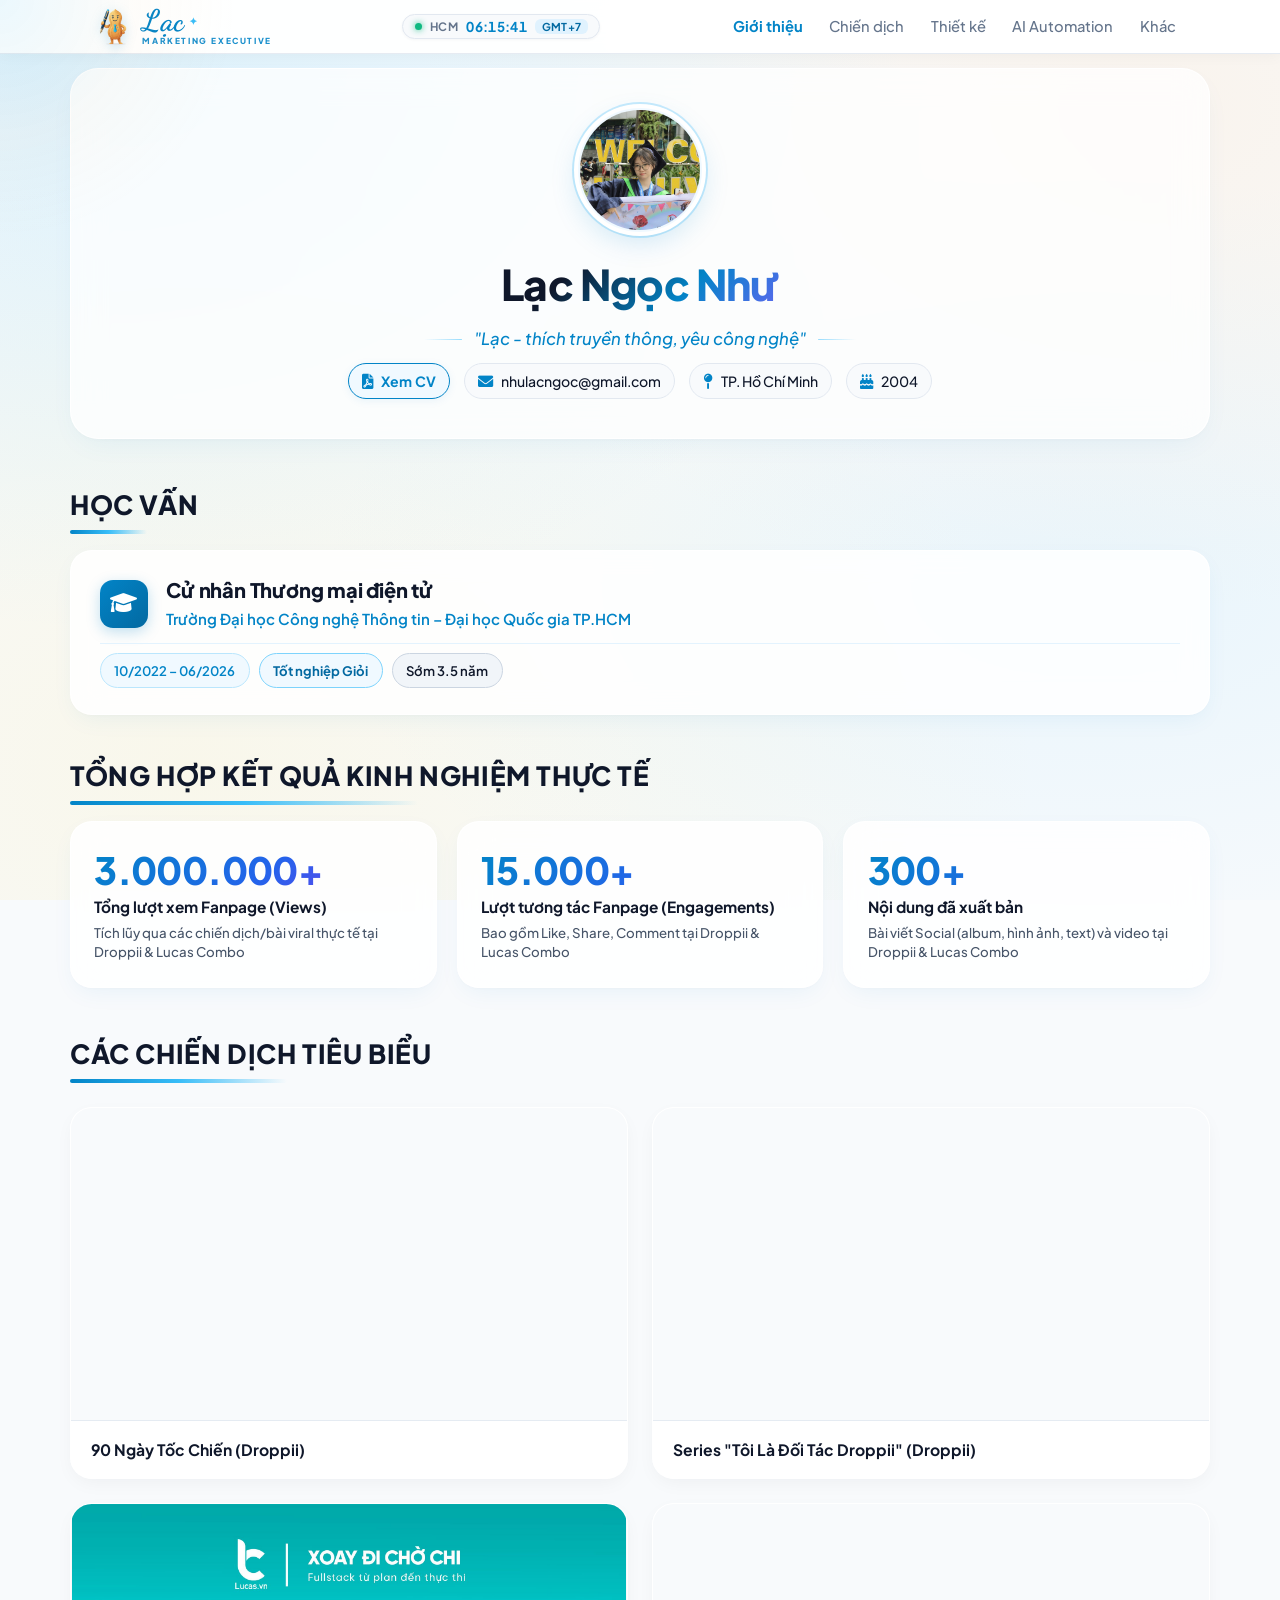
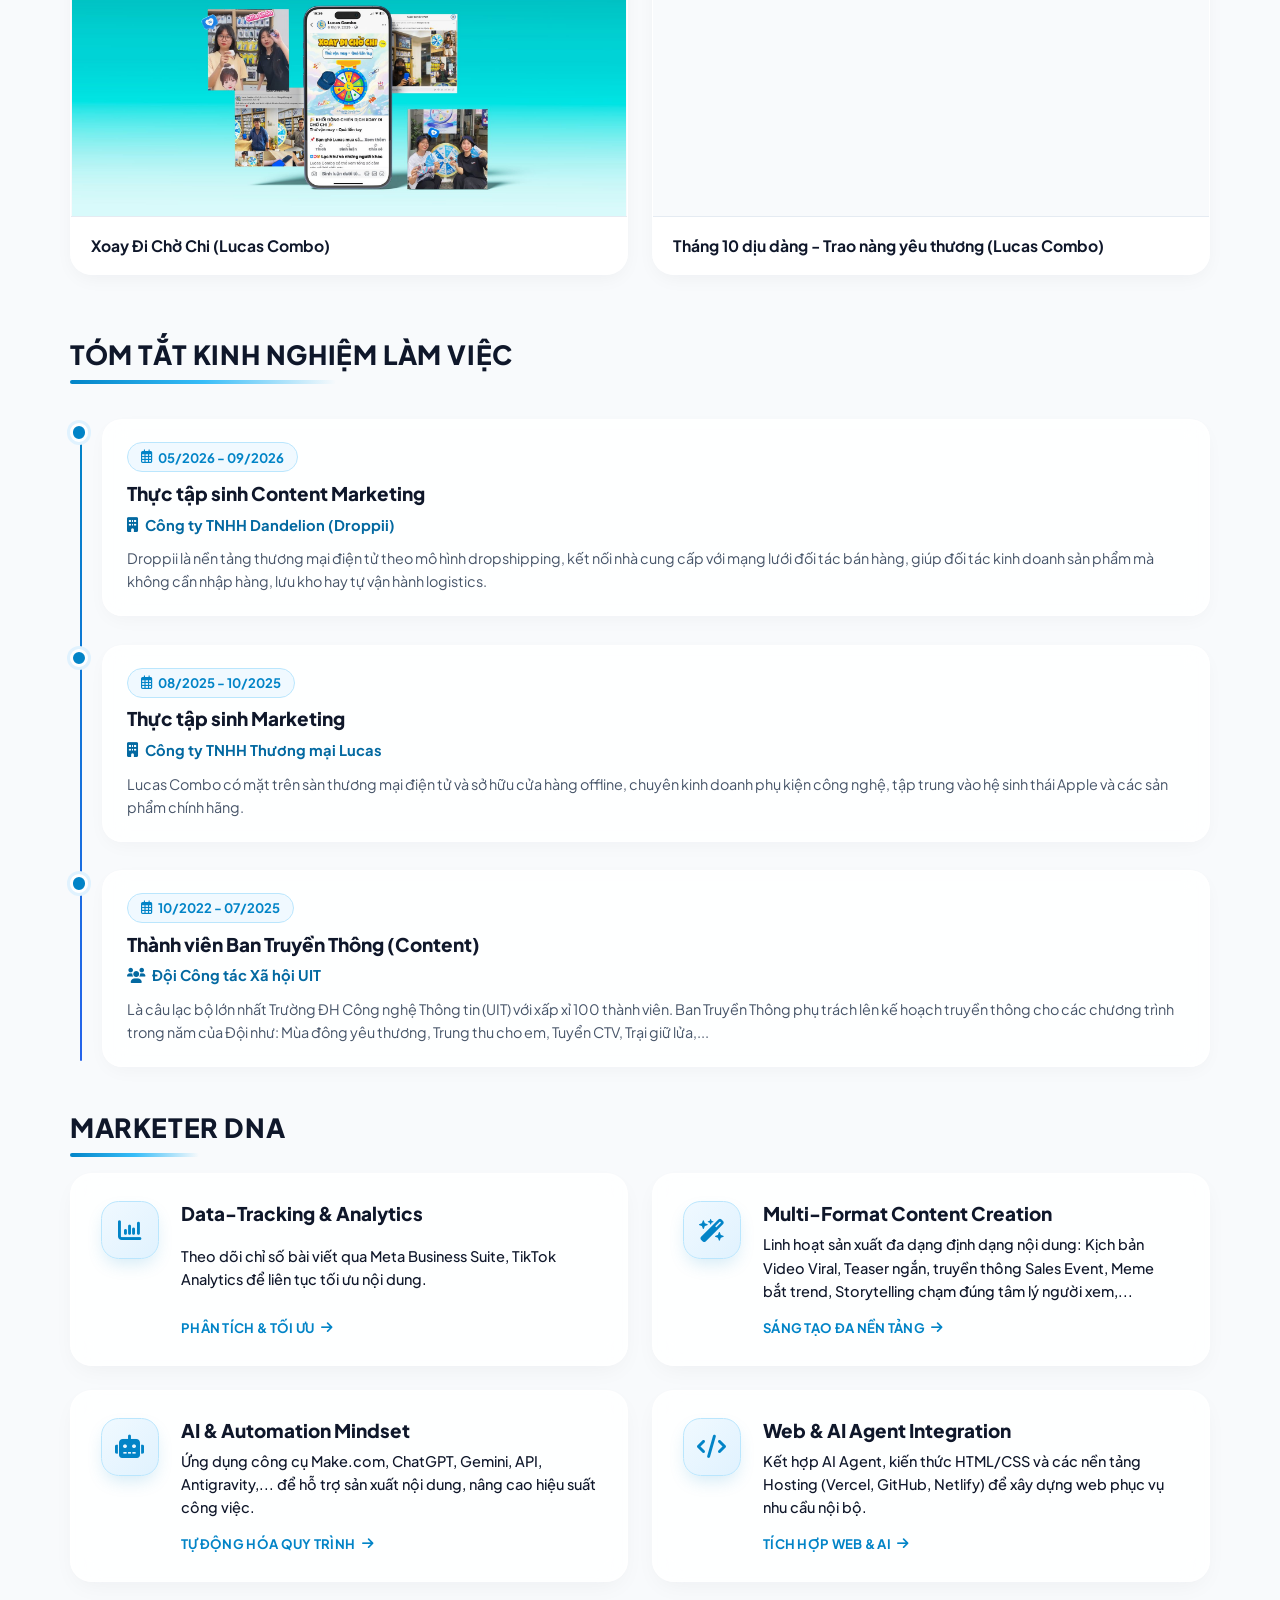
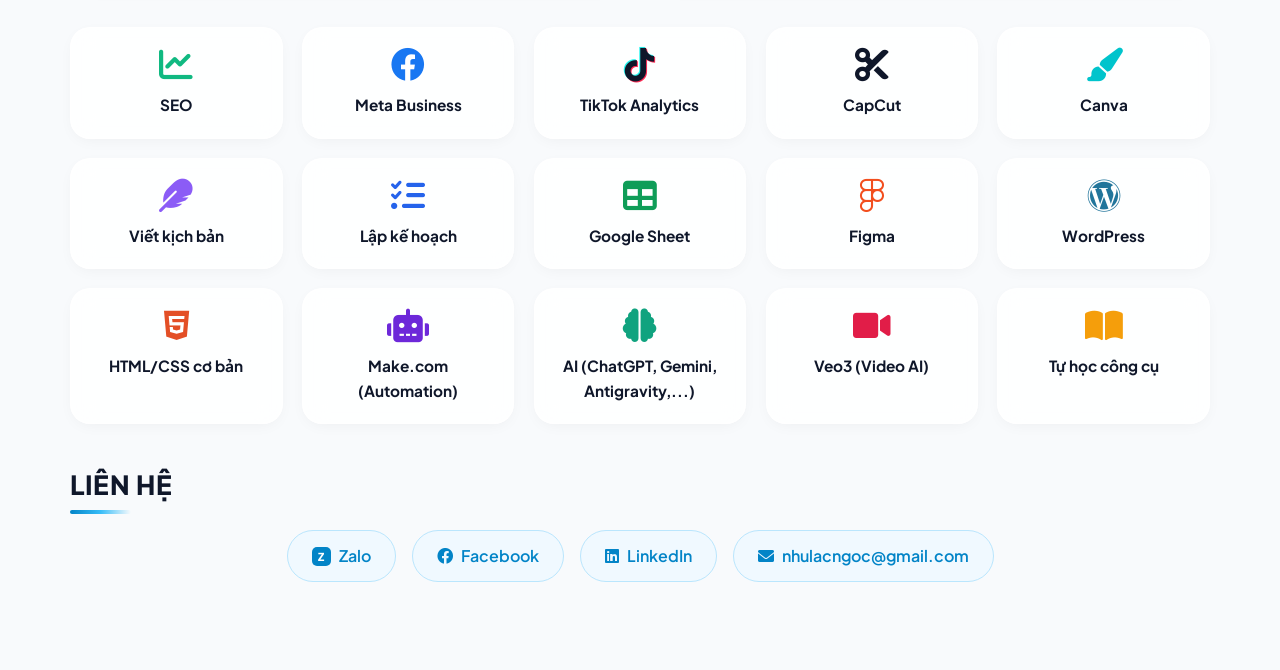
==== commit dc8a4f3f: "fix: update CV Google Drive link to latest version" ====
--- a/index.html
+++ b/index.html
@@ -80,7 +80,7 @@
           <p class="slogan">"Lạc - thích truyền thông, yêu công nghệ"</p>
           <div class="info-details">
             <a
-              href="https://drive.google.com/file/d/1nPfA91XOcIZ3Ot-aw4UCxmqKMbHIuUre/view?usp=sharing"
+              href="https://drive.google.com/file/d/1qKOE1E1sUVJ6ggs33demFKsauCRrArzt/view?usp=sharing"
               target="_blank"
               rel="noopener noreferrer"
               class="cv-btn"
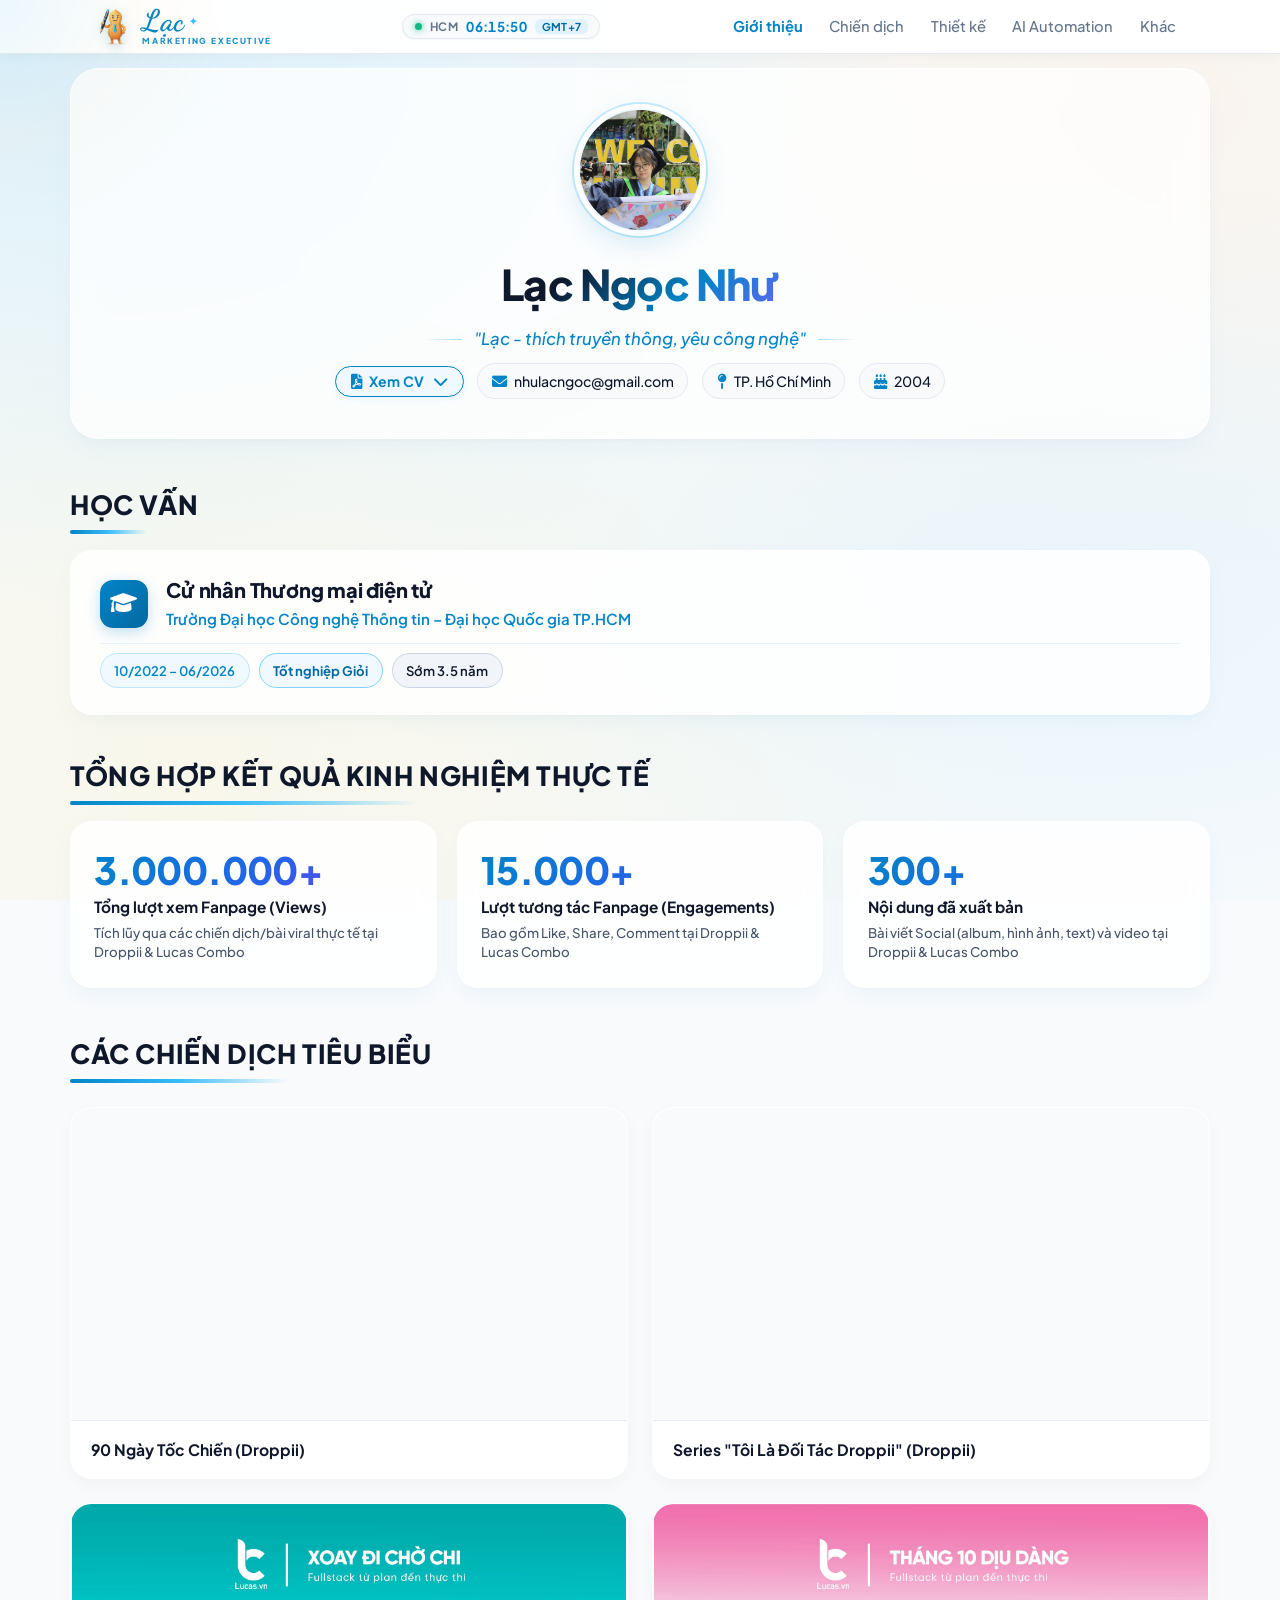
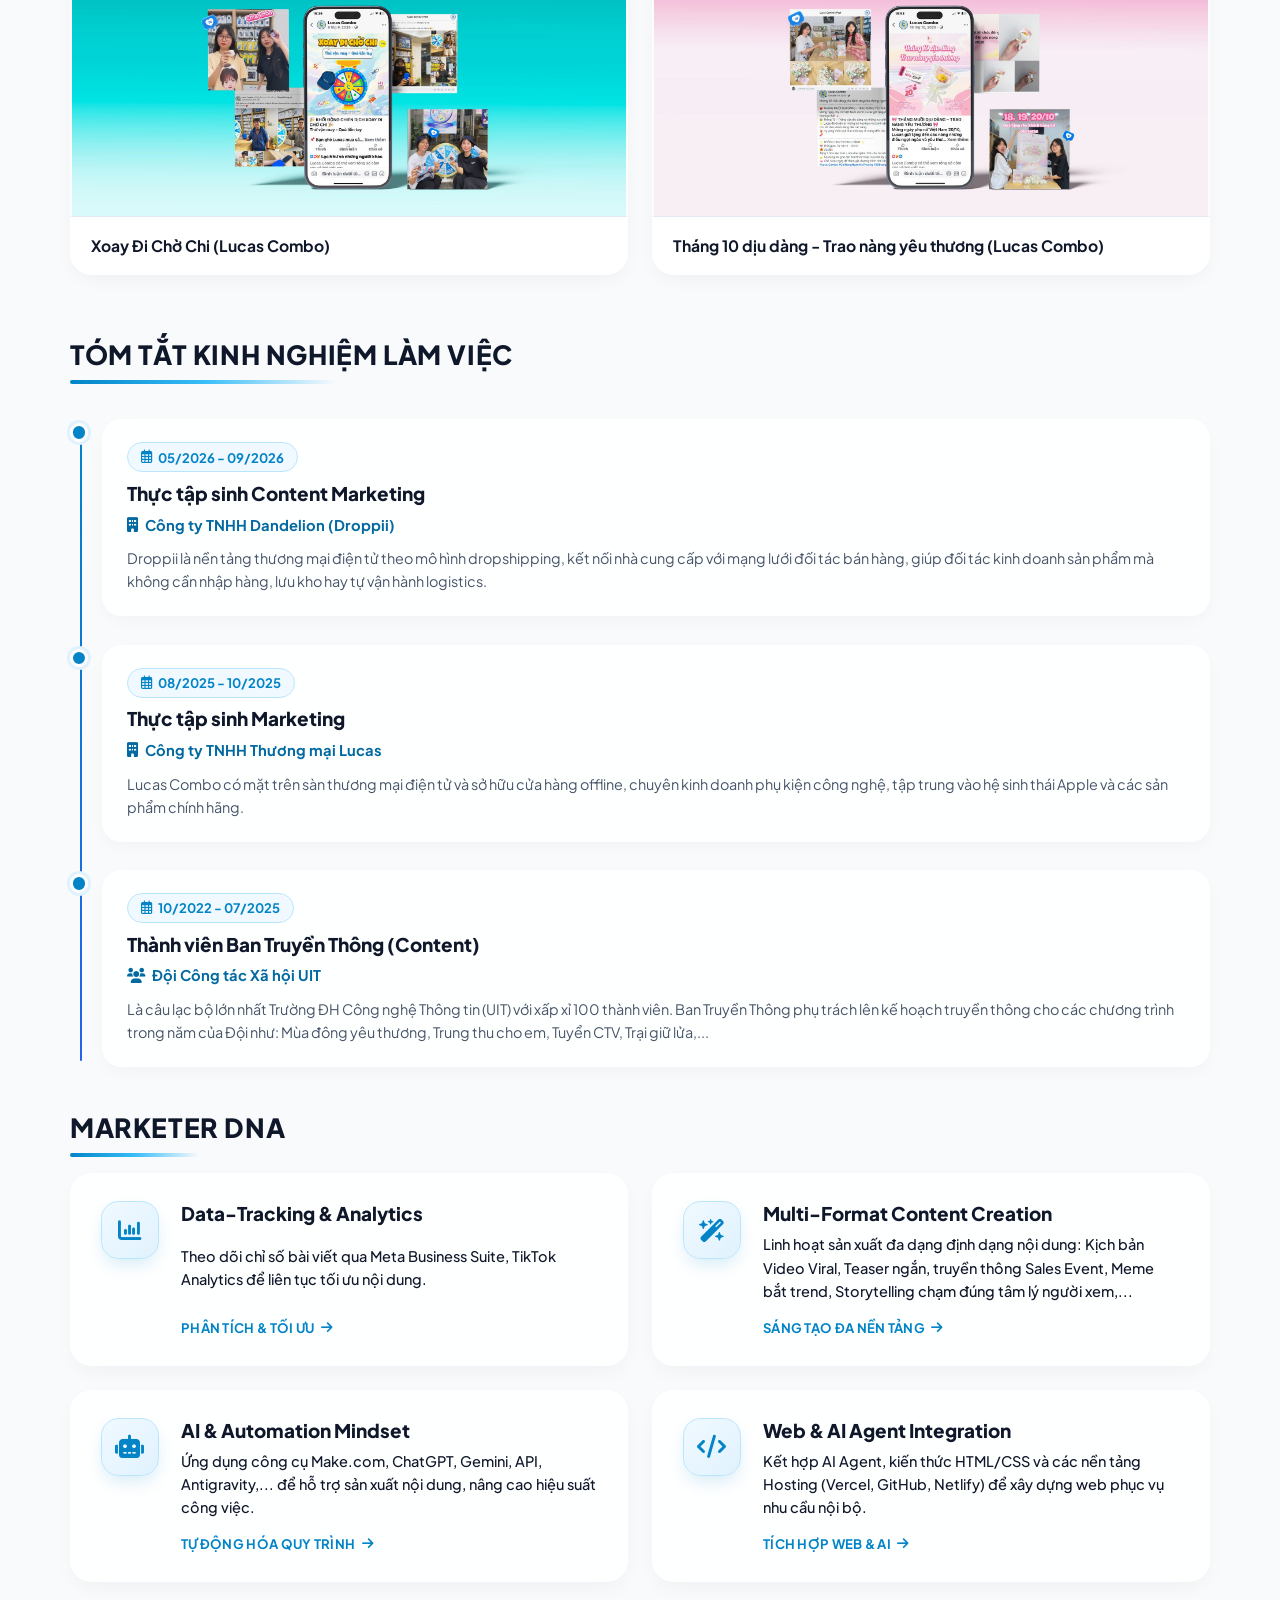
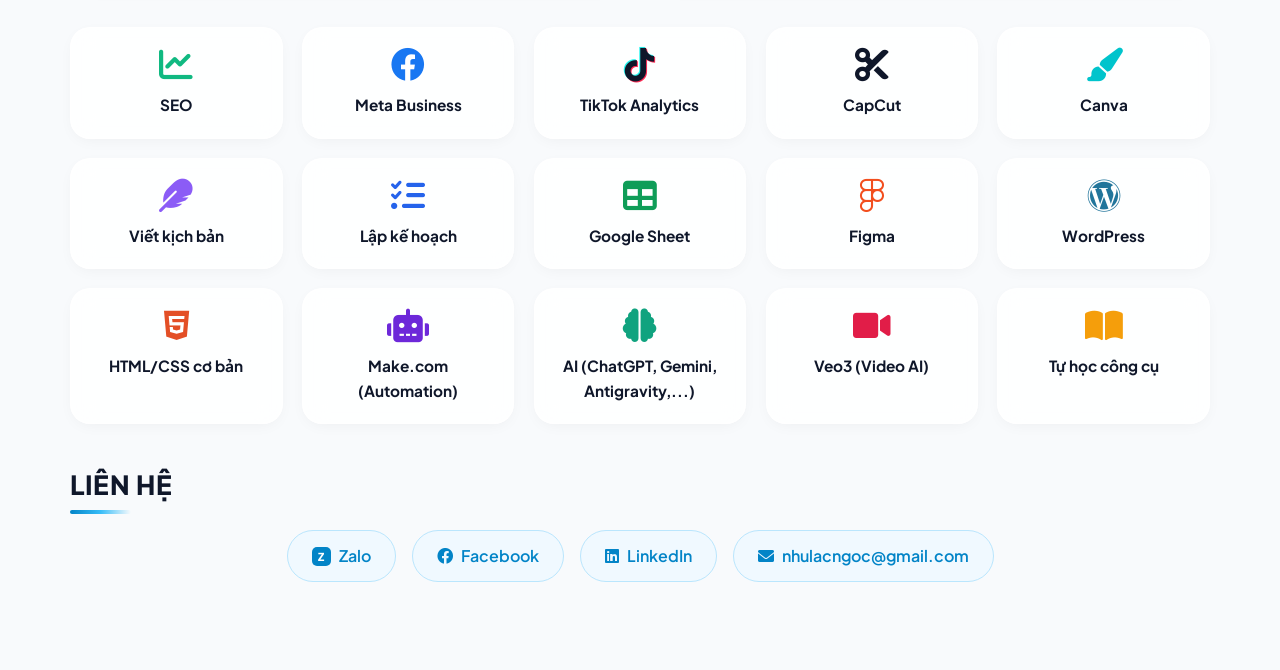
==== commit 9368abb8: "feat: add bilingual CV language dropdown (VI & EN) in hero section" ====
--- a/index.html
+++ b/index.html
@@ -17,7 +17,7 @@
       rel="stylesheet"
       href="https://cdnjs.cloudflare.com/ajax/libs/font-awesome/6.0.0-beta3/css/all.min.css"
     />
-    <link rel="stylesheet" href="style.css?v=2.1" />
+    <link rel="stylesheet" href="style.css?v=2.2" />
   </head>
   <body>
     <div class="container">
@@ -79,14 +79,46 @@
           </div>
           <p class="slogan">"Lạc - thích truyền thông, yêu công nghệ"</p>
           <div class="info-details">
-            <a
-              href="https://drive.google.com/file/d/1qKOE1E1sUVJ6ggs33demFKsauCRrArzt/view?usp=sharing"
-              target="_blank"
-              rel="noopener noreferrer"
-              class="cv-btn"
-            >
-              <i class="fas fa-file-pdf"></i> Xem CV
-            </a>
+            <div class="cv-dropdown-wrapper" id="cvDropdown">
+              <button
+                type="button"
+                class="cv-btn cv-dropdown-btn"
+                id="cvDropdownBtn"
+                aria-expanded="false"
+                aria-haspopup="true"
+                title="Chọn ngôn ngữ CV để xem"
+              >
+                <i class="fas fa-file-pdf"></i> Xem CV <i class="fas fa-chevron-down cv-dropdown-arrow"></i>
+              </button>
+              <div class="cv-dropdown-menu" id="cvDropdownMenu">
+                <a
+                  href="https://drive.google.com/file/d/1qKOE1E1sUVJ6ggs33demFKsauCRrArzt/view?usp=sharing"
+                  target="_blank"
+                  rel="noopener noreferrer"
+                  class="cv-dropdown-item"
+                >
+                  <span class="cv-item-flag">🇻🇳</span>
+                  <div class="cv-item-info">
+                    <span class="cv-item-title">Tiếng Việt</span>
+                    <span class="cv-item-sub">Bản tiếng Việt (PDF)</span>
+                  </div>
+                  <i class="fas fa-arrow-up-right-from-square cv-item-ext"></i>
+                </a>
+                <a
+                  href="https://drive.google.com/file/d/1hUWguVP7KTFVj7xz7QDA1Qziu7MUJGKX/view?usp=sharing"
+                  target="_blank"
+                  rel="noopener noreferrer"
+                  class="cv-dropdown-item"
+                >
+                  <span class="cv-item-flag">🇬🇧</span>
+                  <div class="cv-item-info">
+                    <span class="cv-item-title">English</span>
+                    <span class="cv-item-sub">English version (PDF)</span>
+                  </div>
+                  <i class="fas fa-arrow-up-right-from-square cv-item-ext"></i>
+                </a>
+              </div>
+            </div>
             <span
               class="email-copy-btn"
               id="emailCopyBtn"
@@ -443,6 +475,6 @@
     >
       <i class="fas fa-arrow-up"></i>
     </button>
-    <script src="script.js?v=2.1"></script>
+    <script src="script.js?v=2.2"></script>
   </body>
 </html>
--- a/style.css
+++ b/style.css
@@ -520,6 +520,150 @@
 
 .info-details .cv-btn i {
   color: inherit !important;
+}
+
+/* ===== CV LANGUAGE DROPDOWN SELECTOR ===== */
+.cv-dropdown-wrapper {
+  position: relative;
+  display: inline-flex;
+}
+
+.info-details .cv-btn.cv-dropdown-btn {
+  display: inline-flex;
+  align-items: center;
+  gap: 0.45rem;
+  padding: 0.36rem 0.95rem;
+  border-radius: 999px;
+  background: #f0f9ff;
+  color: #0284c7 !important;
+  border: 1.5px solid #0284c7;
+  font-weight: 700;
+  font-size: 0.88rem;
+  box-shadow: 0 2px 8px rgba(2, 132, 199, 0.08);
+  cursor: pointer;
+  white-space: nowrap;
+  transition: all 0.2s cubic-bezier(0.16, 1, 0.3, 1);
+  font-family: inherit;
+  outline: none;
+}
+
+.info-details .cv-btn.cv-dropdown-btn:hover {
+  background: #0284c7;
+  color: #ffffff !important;
+  border-color: #0284c7;
+  box-shadow: 0 4px 14px rgba(2, 132, 199, 0.25);
+  transform: translateY(-2px);
+}
+
+.cv-dropdown-arrow {
+  font-size: 0.65rem;
+  margin-left: 0.2rem;
+  transition: transform 0.25s cubic-bezier(0.16, 1, 0.3, 1);
+  color: inherit;
+}
+
+.cv-dropdown-wrapper.open .cv-dropdown-arrow {
+  transform: rotate(180deg);
+}
+
+.cv-dropdown-wrapper.open .cv-dropdown-btn {
+  background: #0284c7;
+  color: #ffffff !important;
+  border-color: #0284c7;
+  box-shadow: 0 4px 14px rgba(2, 132, 199, 0.25);
+}
+
+.cv-dropdown-menu {
+  position: absolute;
+  top: calc(100% + 8px);
+  left: 50%;
+  transform: translateX(-50%) translateY(6px);
+  background: rgba(255, 255, 255, 0.98);
+  backdrop-filter: blur(16px);
+  -webkit-backdrop-filter: blur(16px);
+  border: 1.5px solid #bae6fd;
+  border-radius: 14px;
+  box-shadow: 0 14px 35px -6px rgba(2, 132, 199, 0.22), 0 4px 12px rgba(15, 23, 42, 0.06);
+  padding: 0.45rem;
+  min-width: 220px;
+  z-index: 9999;
+  opacity: 0;
+  visibility: hidden;
+  pointer-events: none;
+  transition: all 0.25s cubic-bezier(0.16, 1, 0.3, 1);
+  display: flex;
+  flex-direction: column;
+  gap: 0.25rem;
+}
+
+.cv-dropdown-wrapper.open .cv-dropdown-menu {
+  opacity: 1;
+  visibility: visible;
+  pointer-events: auto;
+  transform: translateX(-50%) translateY(0);
+}
+
+.cv-dropdown-item {
+  display: flex;
+  align-items: center;
+  gap: 0.75rem;
+  padding: 0.6rem 0.85rem;
+  border-radius: 10px;
+  text-decoration: none;
+  color: #0f172a !important;
+  transition: all 0.2s ease;
+  background: transparent;
+  border: none;
+  box-sizing: border-box;
+}
+
+.cv-dropdown-item:hover {
+  background: #f0f9ff !important;
+  color: #0284c7 !important;
+  transform: translateX(2px);
+}
+
+.cv-item-flag {
+  font-size: 1.25rem;
+  line-height: 1;
+  flex-shrink: 0;
+}
+
+.cv-item-info {
+  display: flex;
+  flex-direction: column;
+  text-align: left;
+  line-height: 1.25;
+}
+
+.cv-item-title {
+  font-size: 0.86rem;
+  font-weight: 700;
+  color: #0f172a;
+  transition: color 0.2s ease;
+}
+
+.cv-dropdown-item:hover .cv-item-title {
+  color: #0284c7;
+}
+
+.cv-item-sub {
+  font-size: 0.7rem;
+  color: #64748b;
+  font-weight: 500;
+  margin-top: 0.15rem;
+}
+
+.cv-item-ext {
+  font-size: 0.7rem;
+  color: #94a3b8;
+  margin-left: auto;
+  transition: all 0.2s ease;
+}
+
+.cv-dropdown-item:hover .cv-item-ext {
+  color: #0284c7;
+  transform: translate(2px, -2px);
 }
 
 /* Nút bấm copy email tự động */
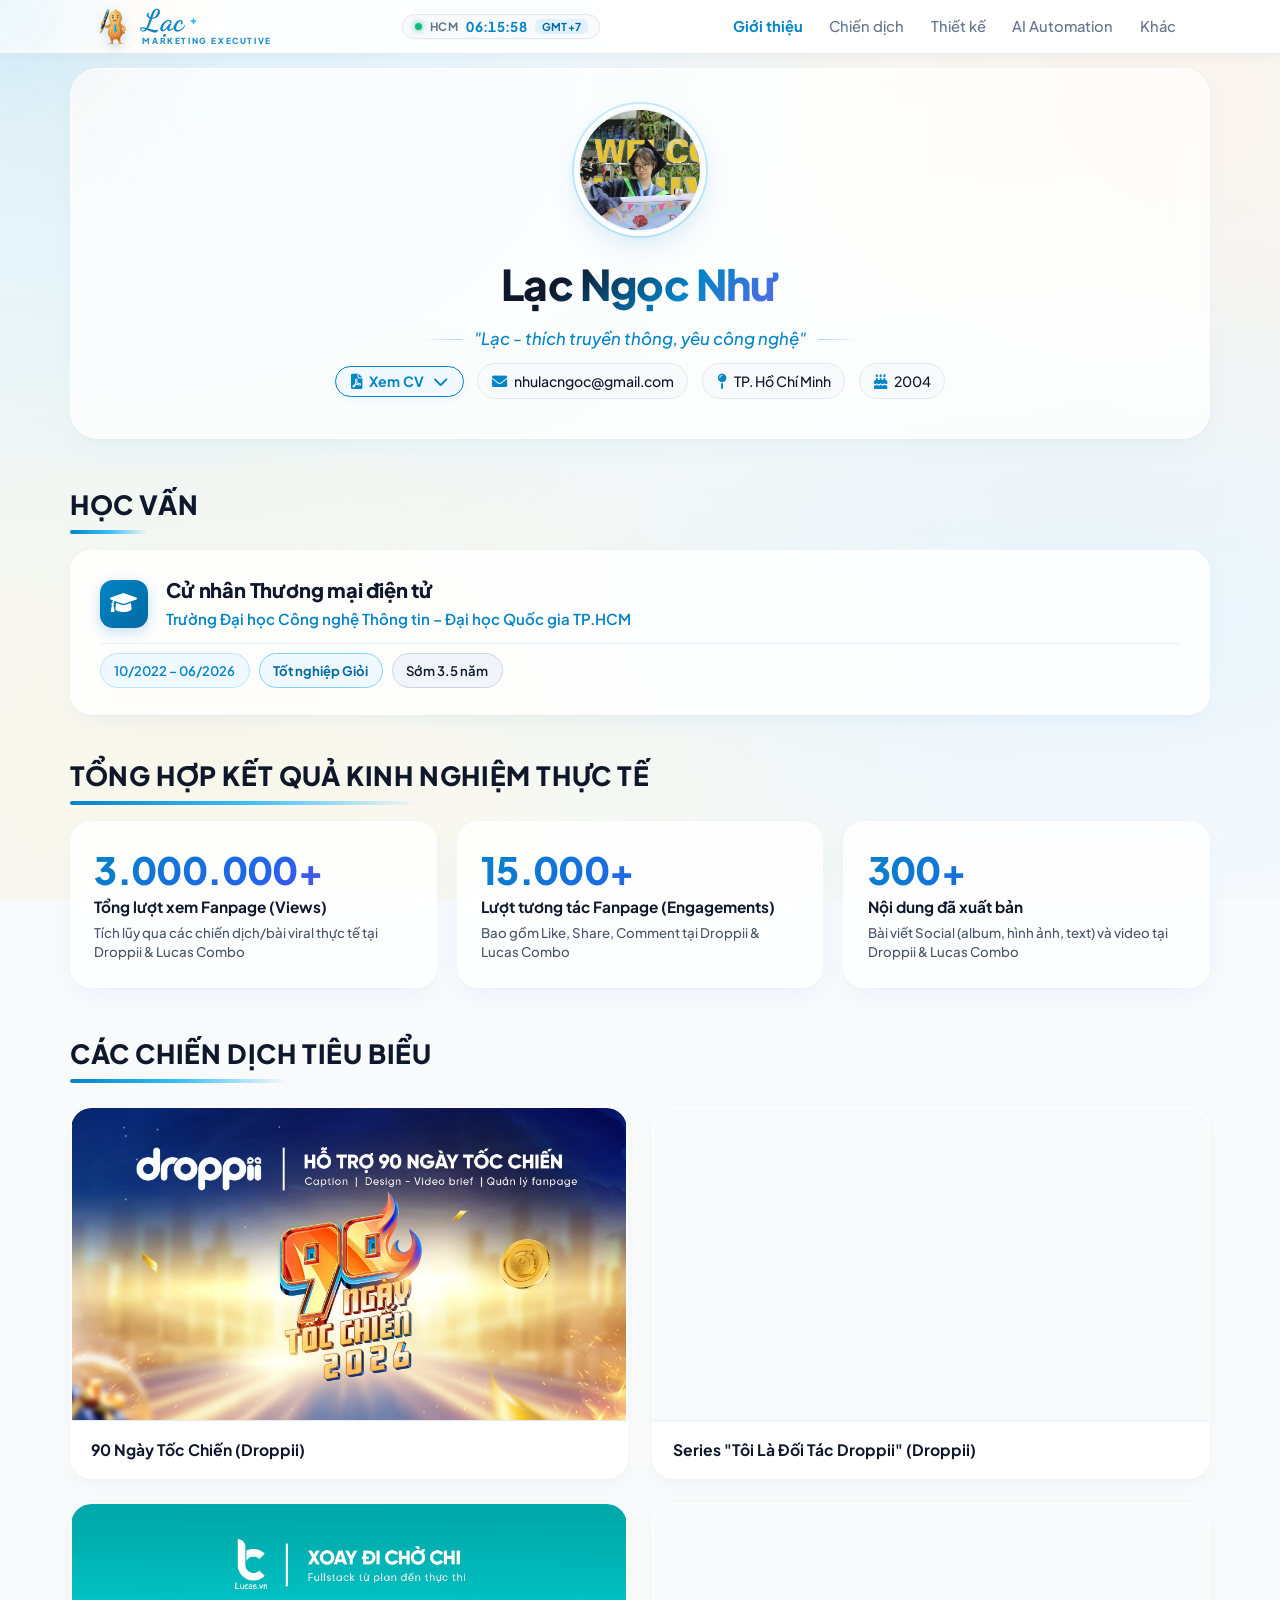
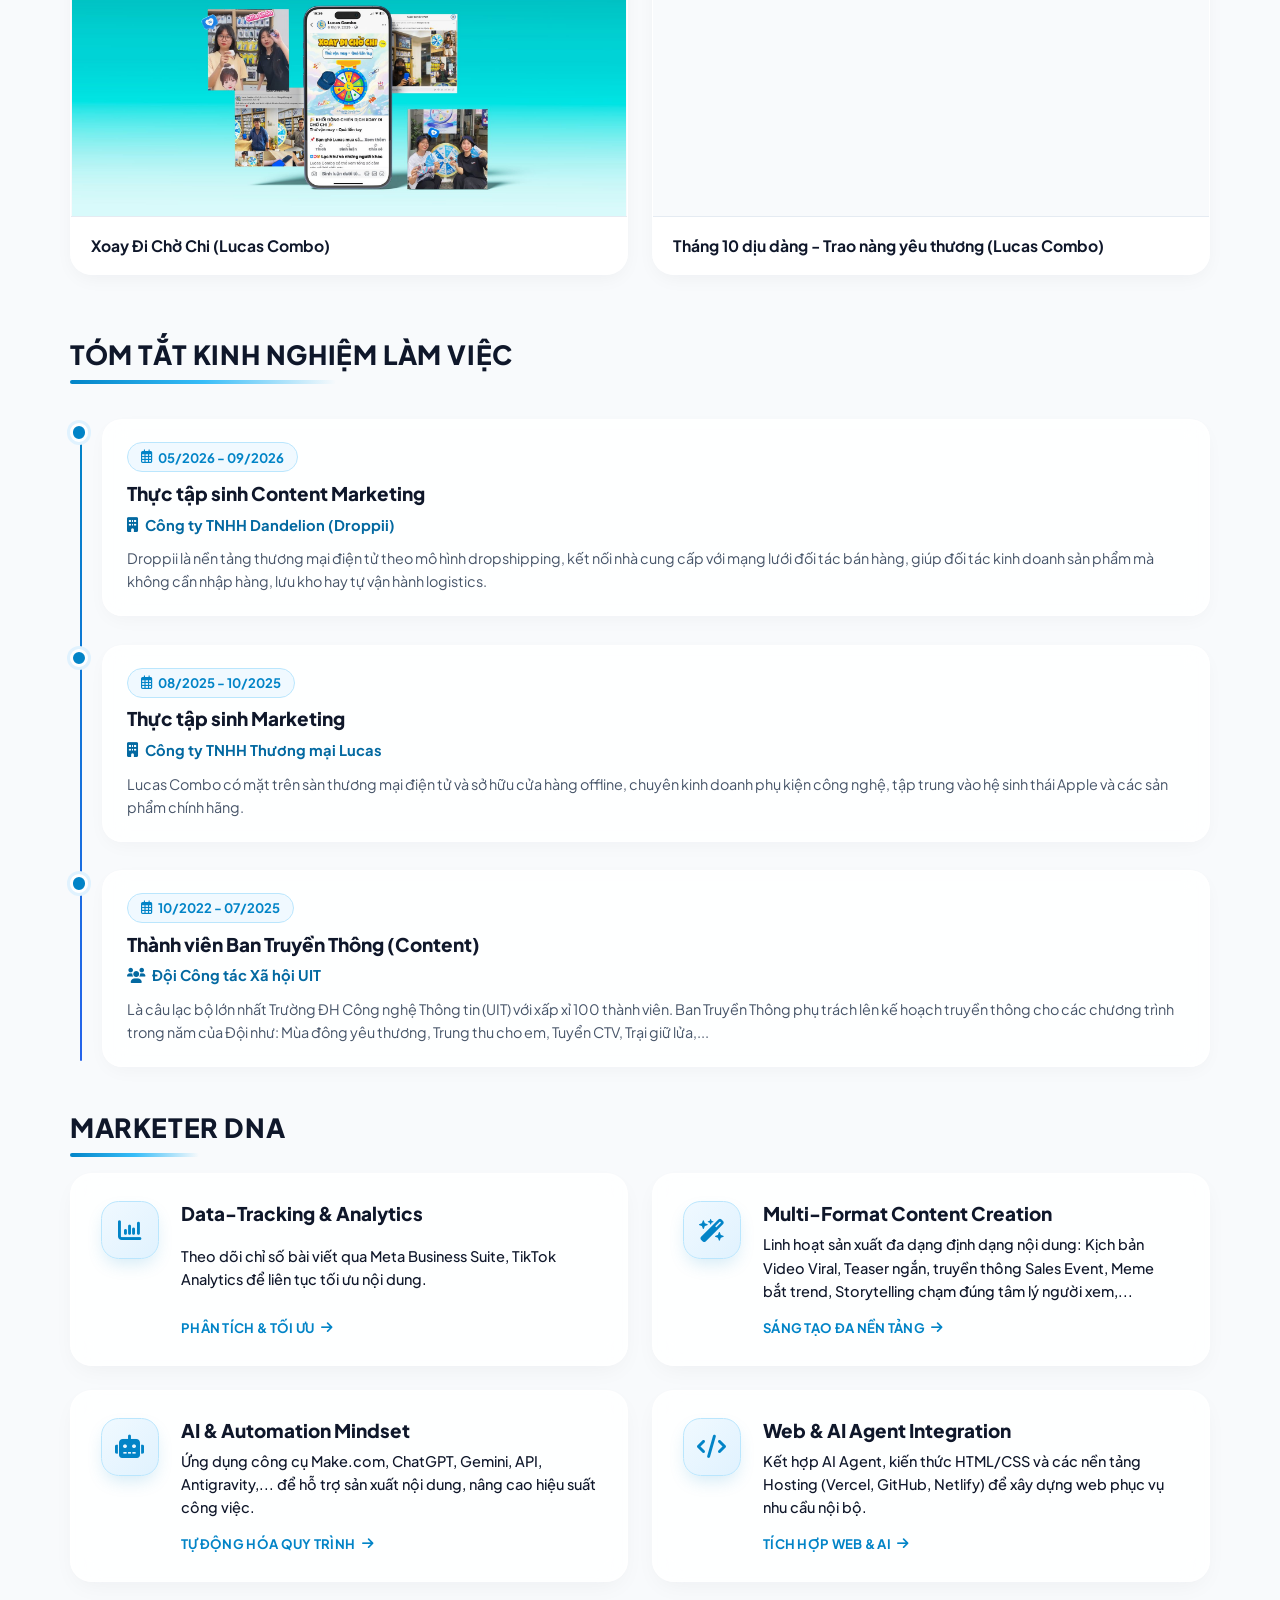
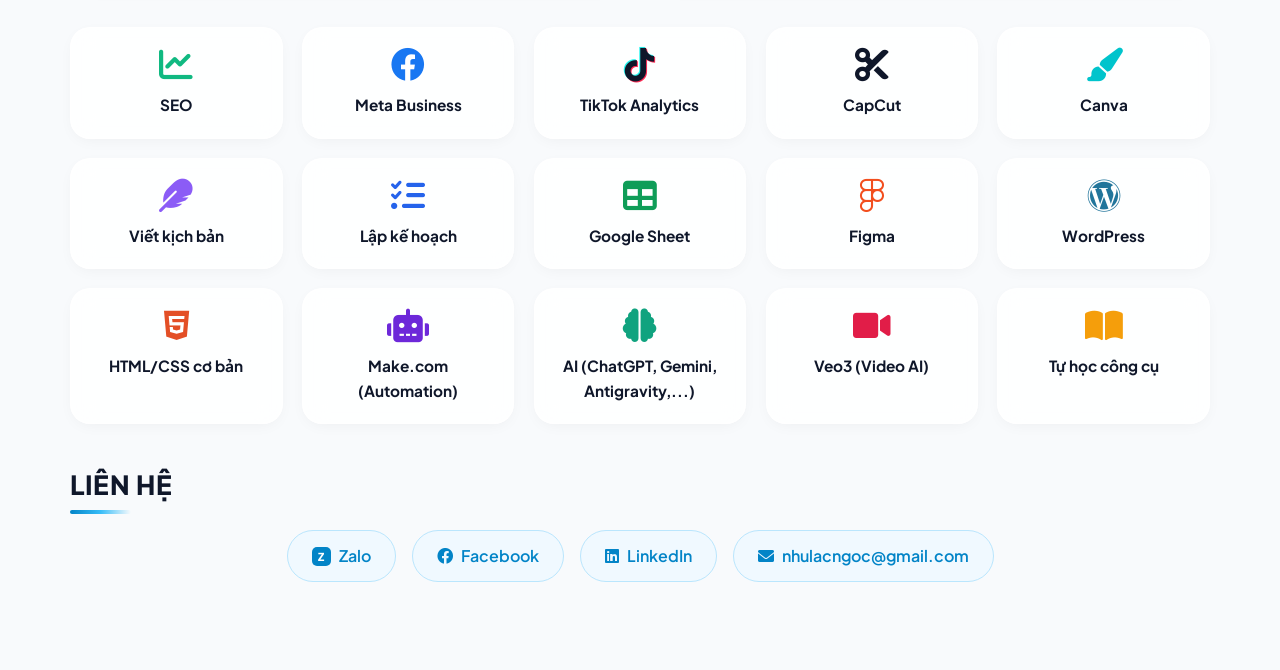
==== commit 24ca2b94: "feat(analytics): integrate Google Analytics 4 (G-XD4FVQ4T72), Vercel Web Analytics, and custom conve" ====
--- a/index.html
+++ b/index.html
@@ -4,6 +4,16 @@
     <meta charset="UTF-8" />
     <meta name="viewport" content="width=device-width, initial-scale=1.0, viewport-fit=cover" />
     <title>Lạc Ngọc Như</title>
+    <!-- Google tag (gtag.js) - Google Analytics 4 -->
+    <script async src="https://www.googletagmanager.com/gtag/js?id=G-XD4FVQ4T72"></script>
+    <script>
+      window.dataLayer = window.dataLayer || [];
+      function gtag(){dataLayer.push(arguments);}
+      gtag('js', new Date());
+      gtag('config', 'G-XD4FVQ4T72');
+    </script>
+    <!-- Vercel Web Analytics -->
+    <script defer src="/_vercel/insights/script.js"></script>
     <!-- Favicon Icon -->
     <link rel="icon" type="image/svg+xml" href="favicon.svg?v=2" />
     <!-- Google Fonts & Font Awesome -->
